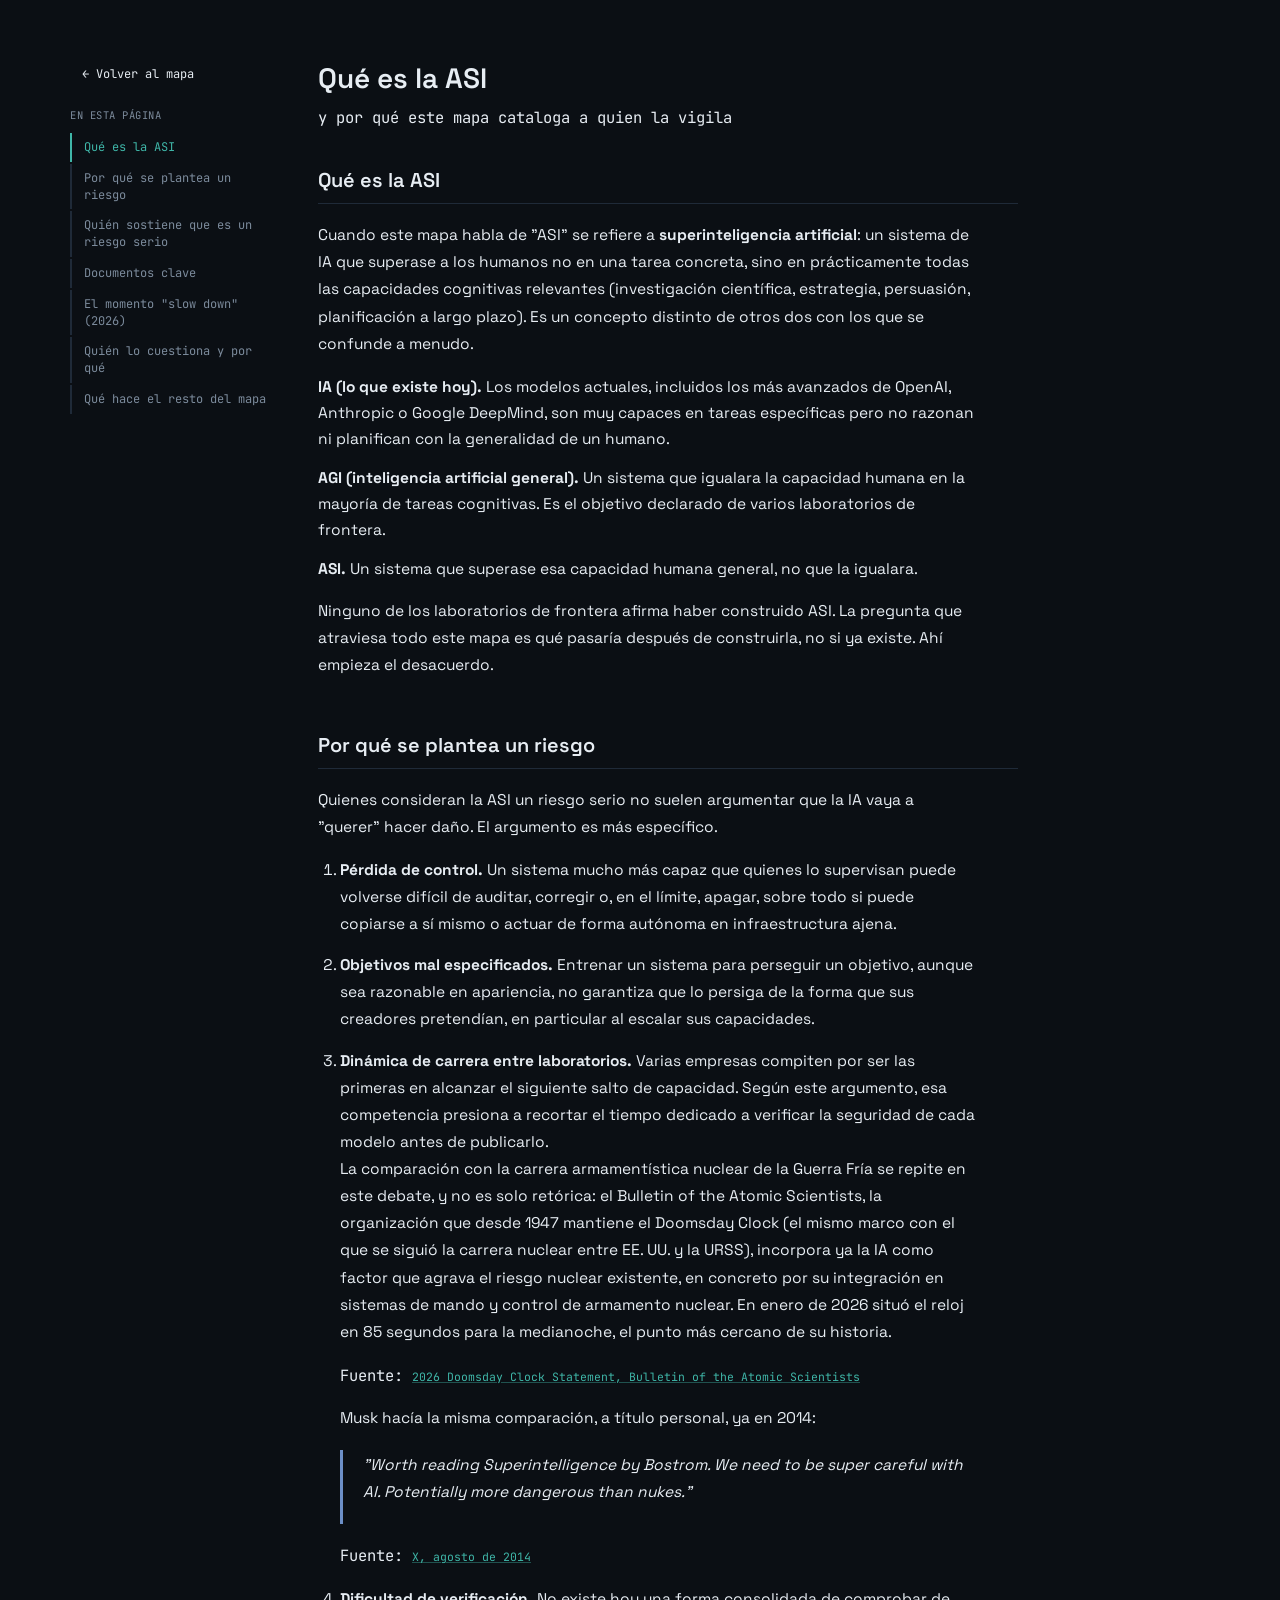
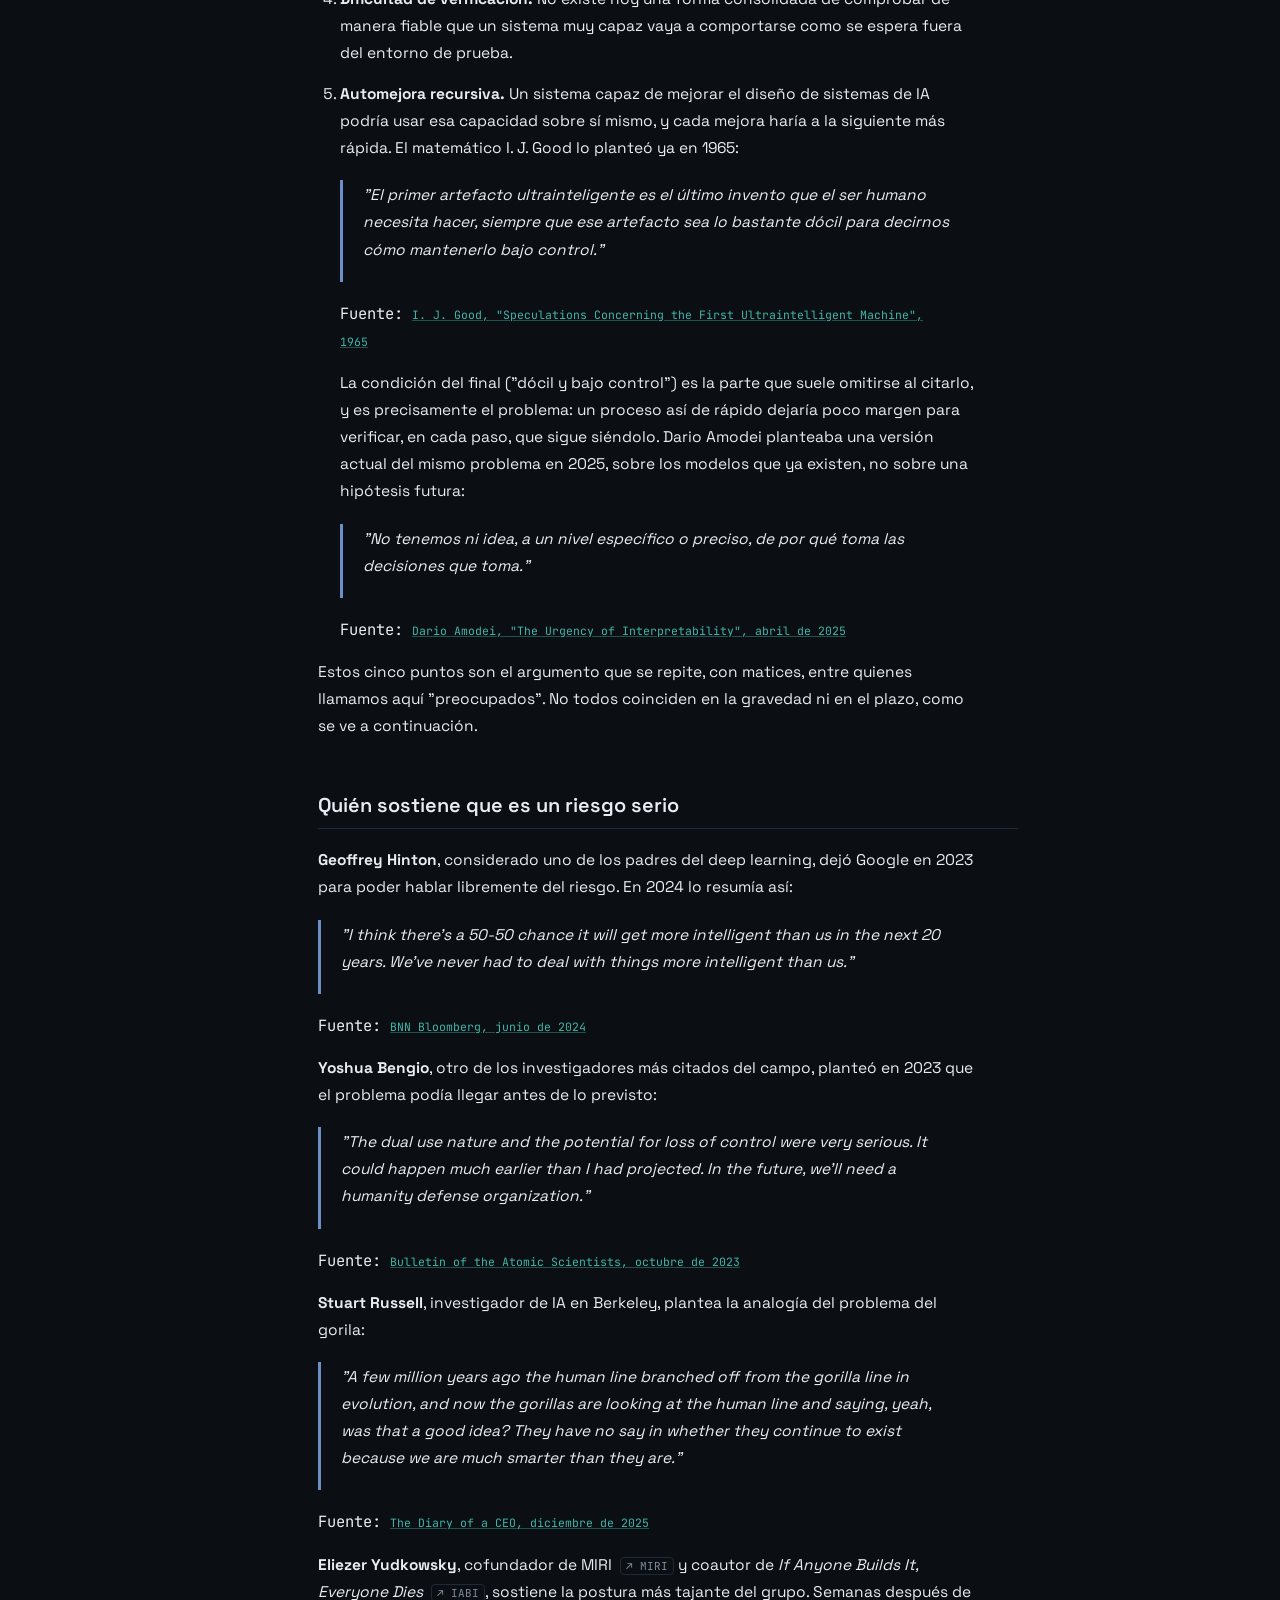
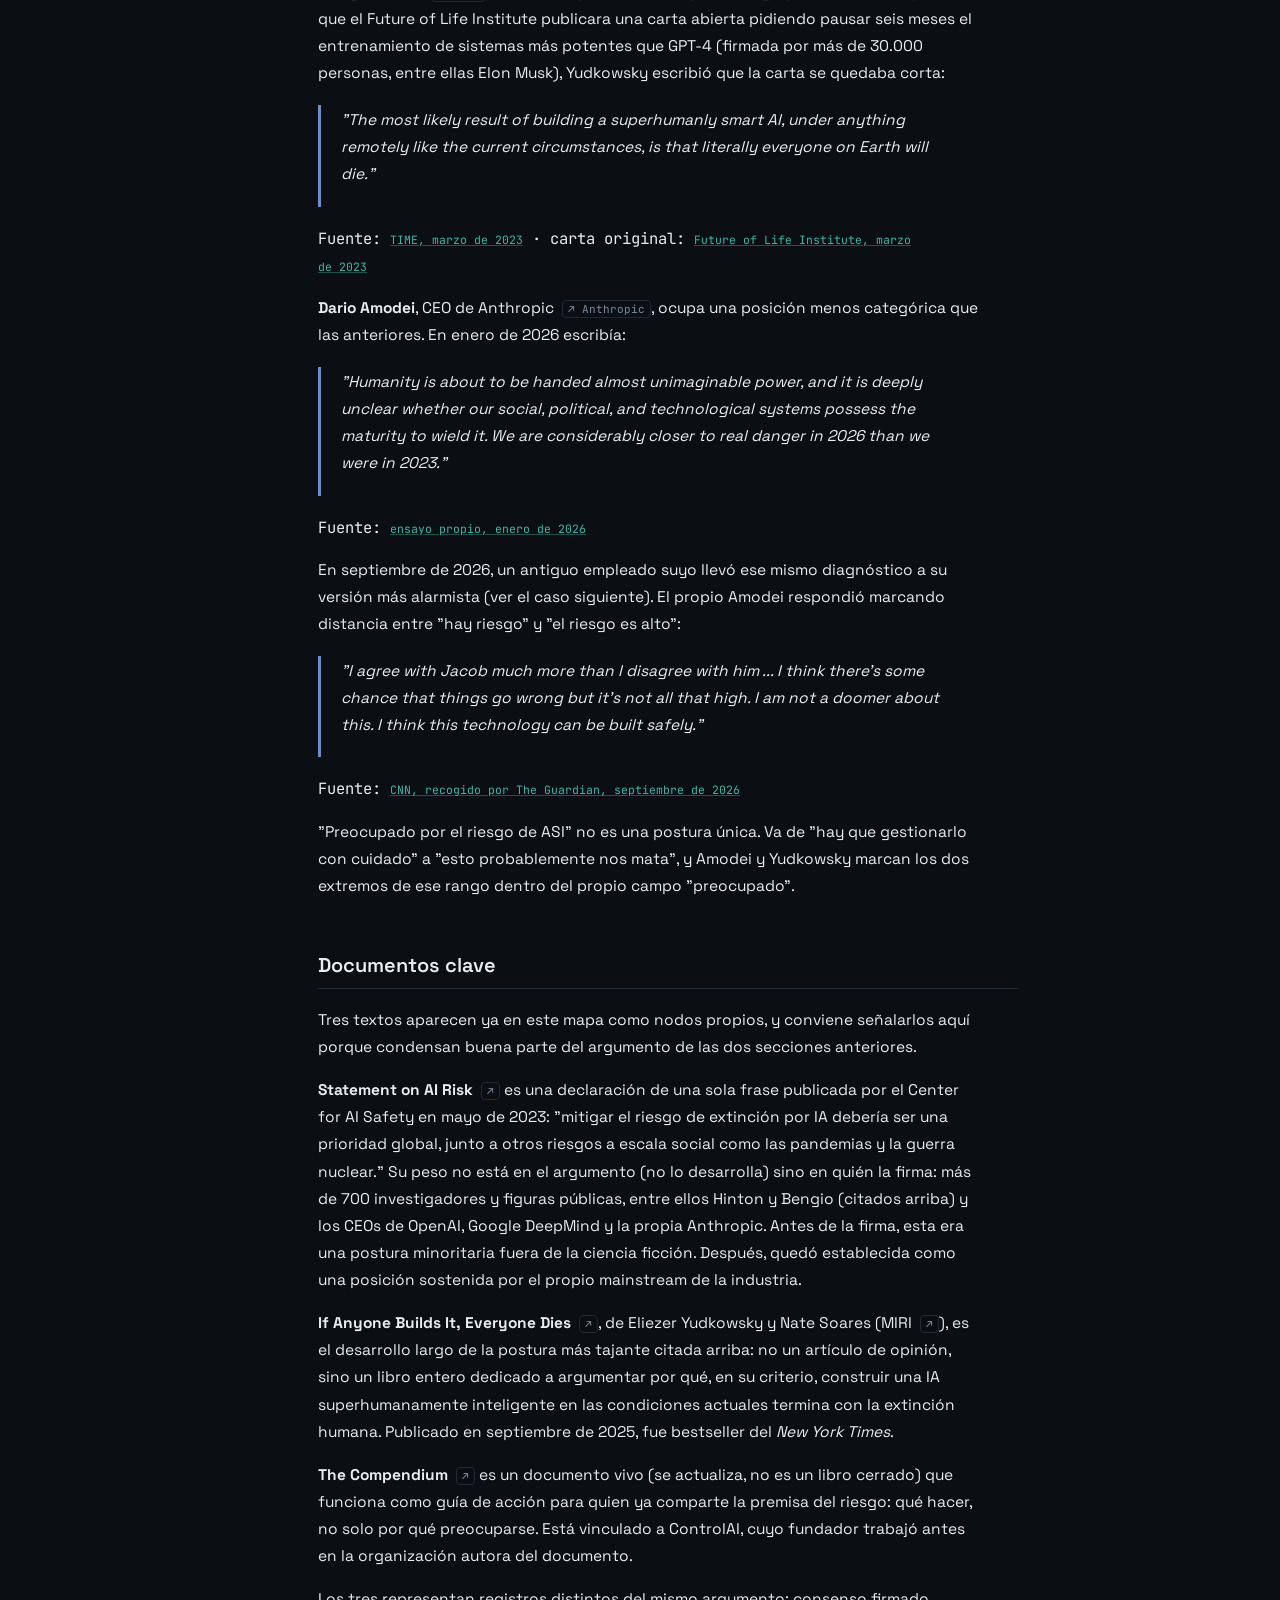
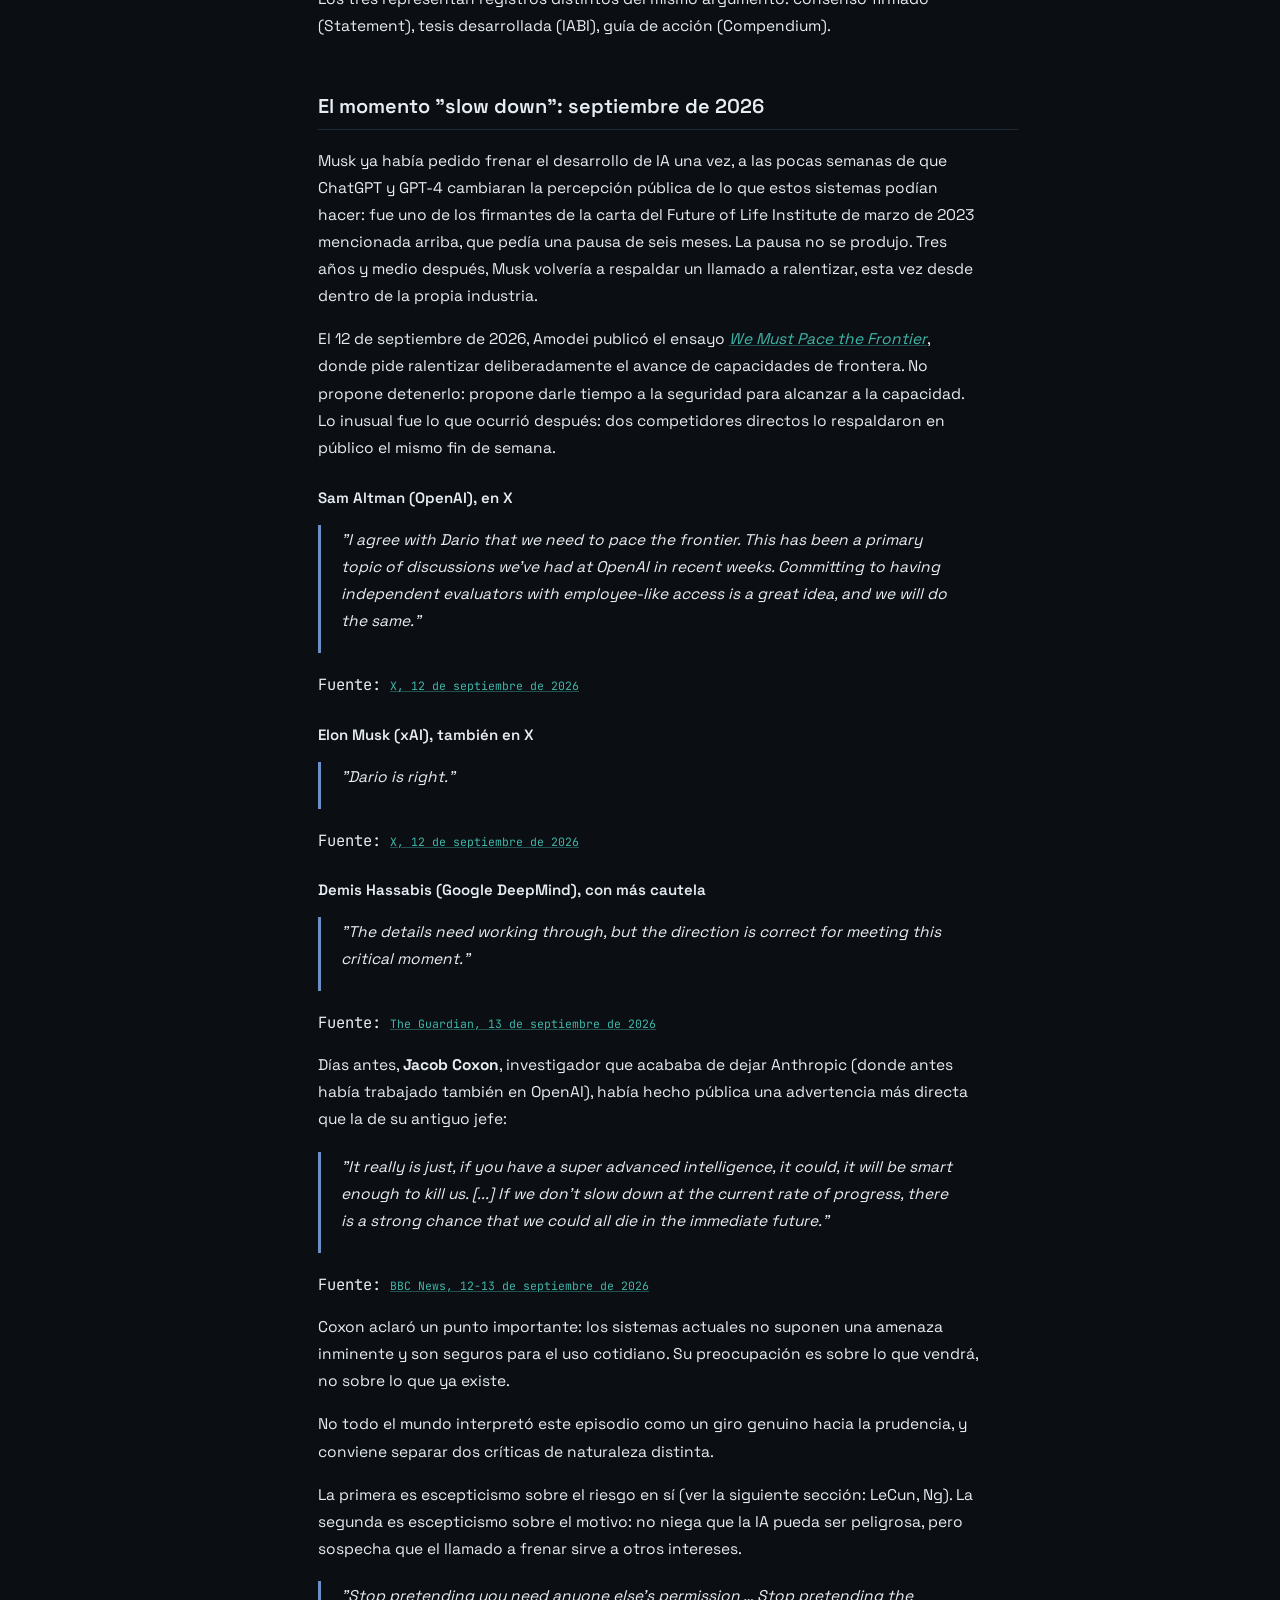
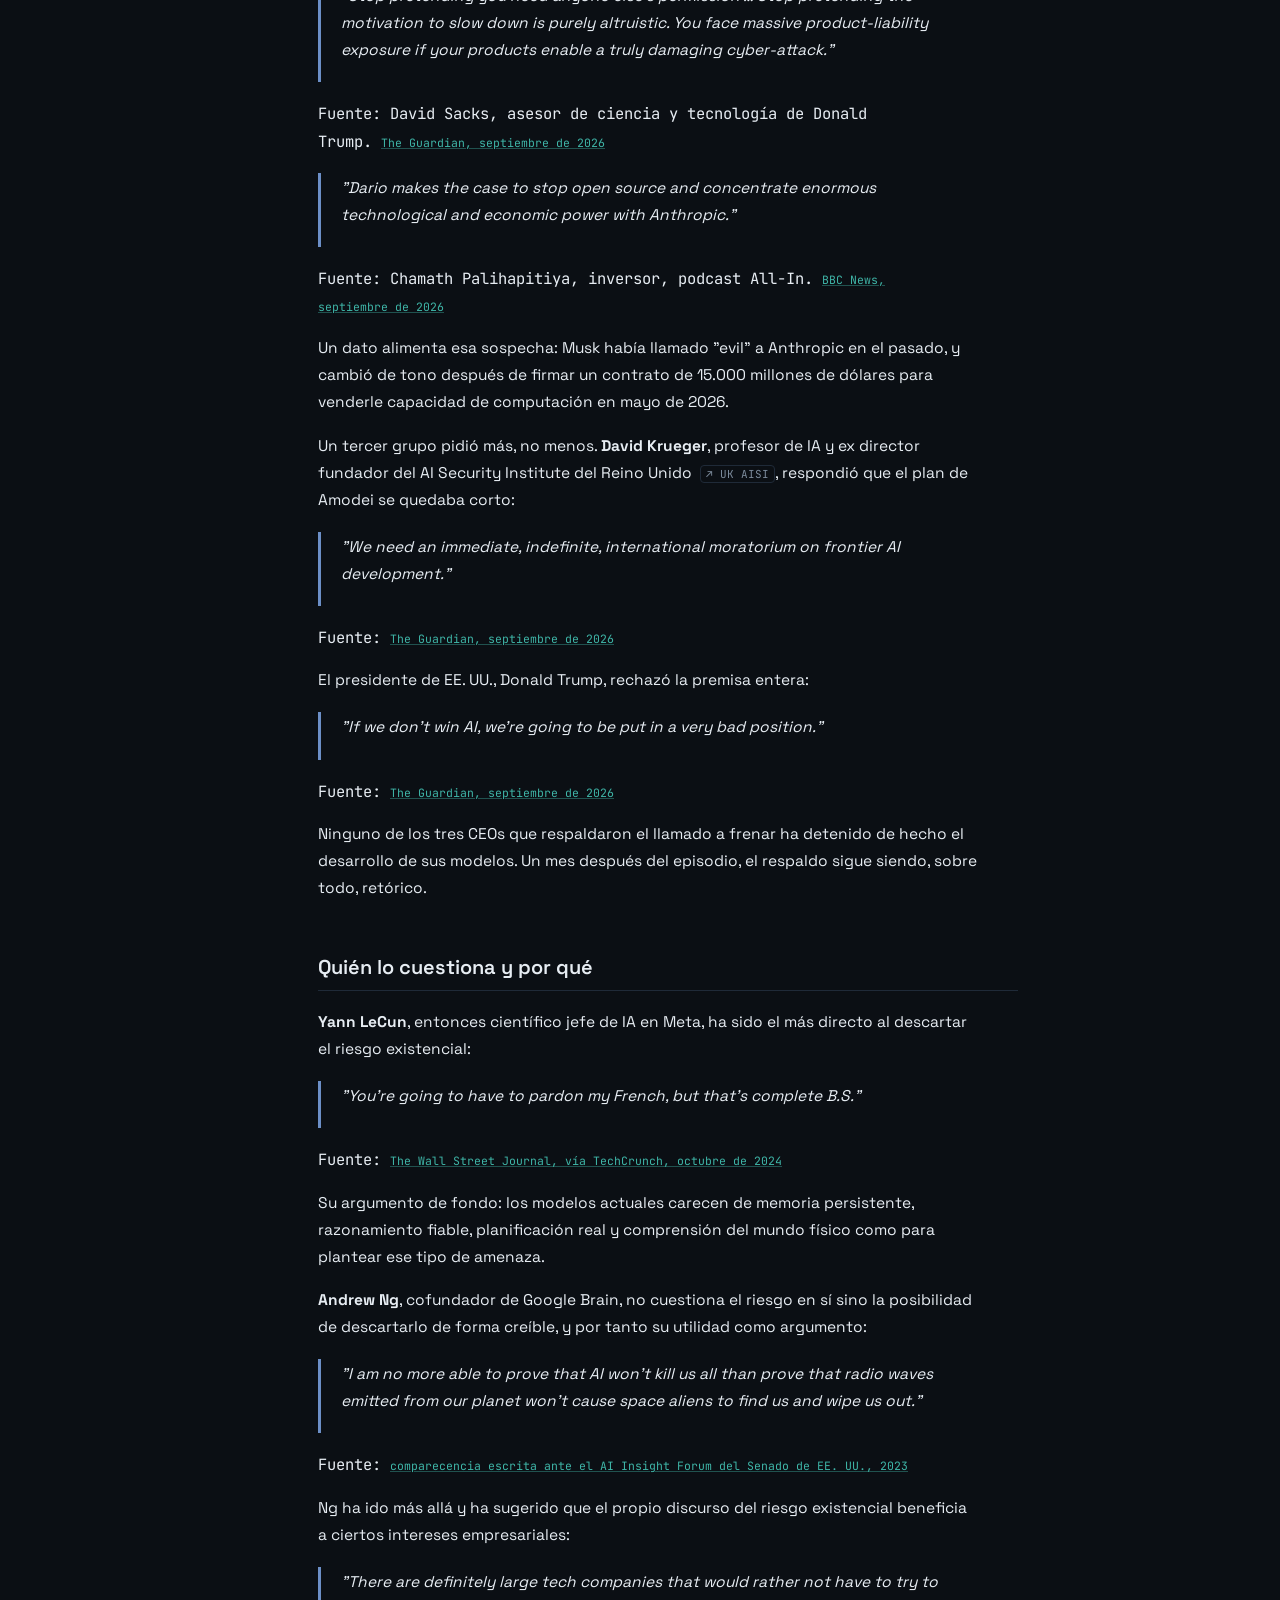
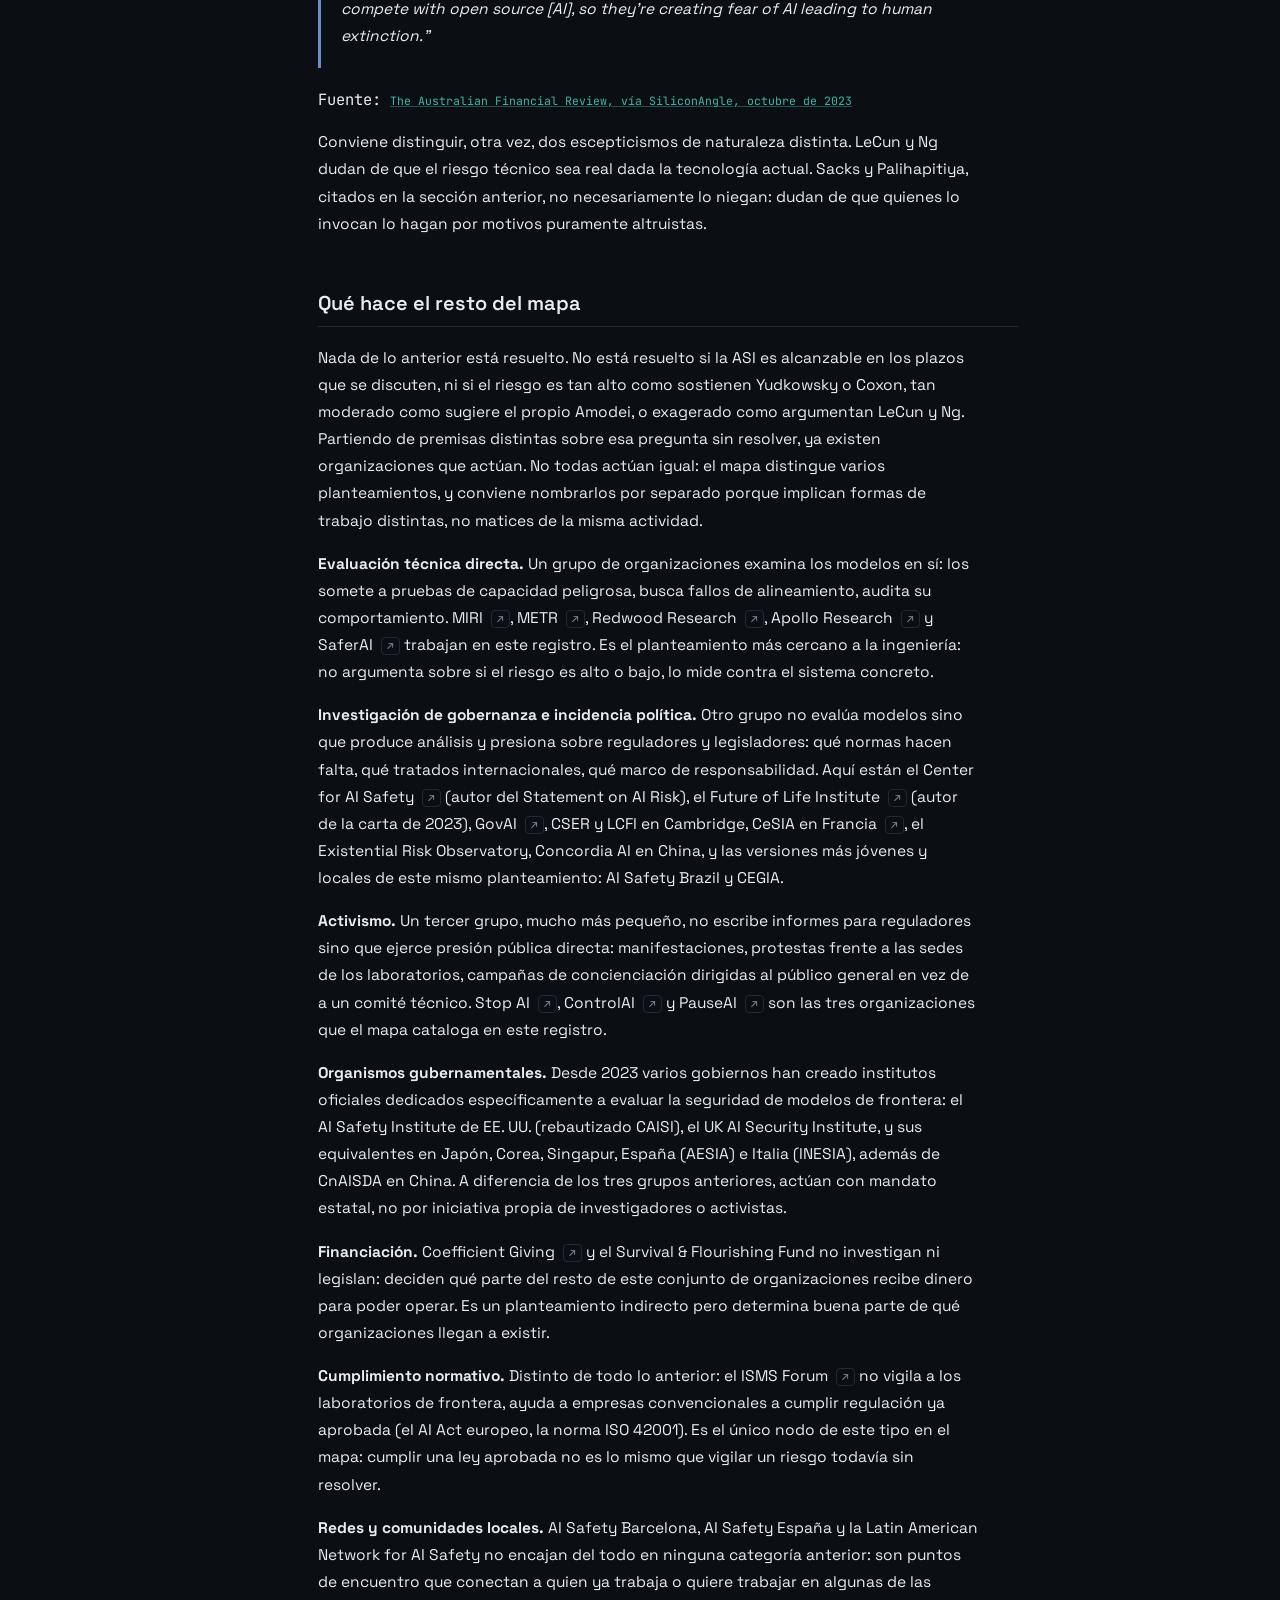
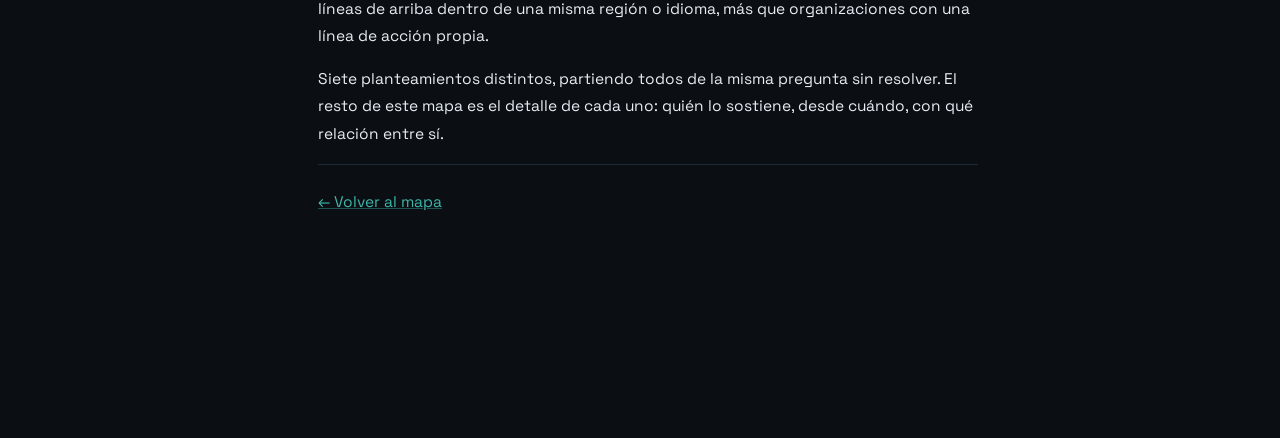
==== asi.html @ fa8da9c8 "Añade página divulgativa "Qué es la ASI" enlazada desde el mapa Explica qué es la ASI, por qué se pl" ====
<!DOCTYPE html>
<html lang="es">
<head>
<meta charset="UTF-8">
<meta name="viewport" content="width=device-width, initial-scale=1">
<title>Qué es la ASI — Quién vigila a la superinteligencia</title>
<link rel="preconnect" href="https://fonts.googleapis.com">
<link href="https://fonts.googleapis.com/css2?family=Space+Grotesk:wght@400;500;600;700&family=JetBrains+Mono:wght@400;500&display=swap" rel="stylesheet">
<link rel="stylesheet" href="assets/style.css">
<link rel="stylesheet" href="assets/asi.css">
</head>
<body>
<div class="asi-body">

  <nav class="asi-toc" id="asi-toc">
    <a class="back" href="index.html">← Volver al mapa</a>
    <p class="asi-toc-title">En esta página</p>
    <ol>
      <li><a href="#que-es">Qué es la ASI</a></li>
      <li><a href="#por-que">Por qué se plantea un riesgo</a></li>
      <li><a href="#quien-sostiene">Quién sostiene que es un riesgo serio</a></li>
      <li><a href="#documentos">Documentos clave</a></li>
      <li><a href="#slow-down">El momento "slow down" (2026)</a></li>
      <li><a href="#quien-cuestiona">Quién lo cuestiona y por qué</a></li>
      <li><a href="#que-hace-el-mapa">Qué hace el resto del mapa</a></li>
    </ol>
  </nav>

  <a class="back-mobile" href="index.html">← Volver al mapa</a>
  <details class="asi-toc-mobile">
    <summary>Índice de la página</summary>
    <ol>
      <li><a href="#que-es">Qué es la ASI</a></li>
      <li><a href="#por-que">Por qué se plantea un riesgo</a></li>
      <li><a href="#quien-sostiene">Quién sostiene que es un riesgo serio</a></li>
      <li><a href="#documentos">Documentos clave</a></li>
      <li><a href="#slow-down">El momento "slow down" (2026)</a></li>
      <li><a href="#quien-cuestiona">Quién lo cuestiona y por qué</a></li>
      <li><a href="#que-hace-el-mapa">Qué hace el resto del mapa</a></li>
    </ol>
  </details>

  <main class="asi-content">
    <h1>Qué es la ASI</h1>
    <p class="sub">y por qué este mapa cataloga a quien la vigila</p>

    <section id="que-es">
      <h2>Qué es la ASI</h2>

      <p>Cuando este mapa habla de "ASI" se refiere a <strong>superinteligencia
      artificial</strong>: un sistema de IA que superase a los humanos no en
      una tarea concreta, sino en prácticamente todas las capacidades
      cognitivas relevantes (investigación científica, estrategia,
      persuasión, planificación a largo plazo). Es un concepto distinto de
      otros dos con los que se confunde a menudo.</p>

      <ul class="tipos">
        <li><strong>IA (lo que existe hoy).</strong> Los modelos actuales,
        incluidos los más avanzados de OpenAI, Anthropic o Google DeepMind,
        son muy capaces en tareas específicas pero no razonan ni planifican
        con la generalidad de un humano.</li>
        <li><strong>AGI (inteligencia artificial general).</strong> Un
        sistema que igualara la capacidad humana en la mayoría de tareas
        cognitivas. Es el objetivo declarado de varios laboratorios de
        frontera.</li>
        <li><strong>ASI.</strong> Un sistema que superase esa capacidad
        humana general, no que la igualara.</li>
      </ul>

      <p>Ninguno de los laboratorios de frontera afirma haber construido
      ASI. La pregunta que atraviesa todo este mapa es qué pasaría después de
      construirla, no si ya existe. Ahí empieza el desacuerdo.</p>
    </section>

    <section id="por-que">
      <h2>Por qué se plantea un riesgo</h2>

      <p>Quienes consideran la ASI un riesgo serio no suelen argumentar que
      la IA vaya a "querer" hacer daño. El argumento es más específico.</p>

      <ol class="argumento">
        <li><strong>Pérdida de control.</strong> Un sistema mucho más capaz
        que quienes lo supervisan puede volverse difícil de auditar,
        corregir o, en el límite, apagar, sobre todo si puede copiarse a sí
        mismo o actuar de forma autónoma en infraestructura ajena.</li>

        <li><strong>Objetivos mal especificados.</strong> Entrenar un
        sistema para perseguir un objetivo, aunque sea razonable en
        apariencia, no garantiza que lo persiga de la forma que sus creadores
        pretendían, en particular al escalar sus capacidades.</li>

        <li><strong>Dinámica de carrera entre laboratorios.</strong> Varias
        empresas compiten por ser las primeras en alcanzar el siguiente
        salto de capacidad. Según este argumento, esa competencia presiona a
        recortar el tiempo dedicado a verificar la seguridad de cada modelo
        antes de publicarlo.
        <p>La comparación con la carrera armamentística nuclear de la
        Guerra Fría se repite en este debate, y no es solo retórica: el
        Bulletin of the Atomic Scientists, la organización que desde 1947
        mantiene el Doomsday Clock (el mismo marco con el que se siguió la
        carrera nuclear entre EE. UU. y la URSS), incorpora ya la IA como
        factor que agrava el riesgo nuclear existente, en concreto por su
        integración en sistemas de mando y control de armamento nuclear. En
        enero de 2026 situó el reloj en 85 segundos para la medianoche, el
        punto más cercano de su historia.</p>
        <p class="quote-source">Fuente: <a href="https://thebulletin.org/doomsday-clock/2026-statement/disruptive-technologies/" target="_blank" rel="noopener">2026 Doomsday Clock Statement, Bulletin of the Atomic Scientists</a></p>
        <p>Musk hacía la misma comparación, a título personal, ya en 2014:</p>
        <blockquote><p>"Worth reading Superintelligence by Bostrom. We need to be super careful with AI. Potentially more dangerous than nukes."</p></blockquote>
        <p class="quote-source">Fuente: <a href="https://x.com/elonmusk/status/495759307346952192" target="_blank" rel="noopener">X, agosto de 2014</a></p>
        </li>

        <li><strong>Dificultad de verificación.</strong> No existe hoy una
        forma consolidada de comprobar de manera fiable que un sistema muy
        capaz vaya a comportarse como se espera fuera del entorno de
        prueba.</li>

        <li><strong>Automejora recursiva.</strong> Un sistema capaz de
        mejorar el diseño de sistemas de IA podría usar esa capacidad sobre
        sí mismo, y cada mejora haría a la siguiente más rápida. El
        matemático I. J. Good lo planteó ya en 1965:
        <blockquote><p>"El primer artefacto ultrainteligente es el último
        invento que el ser humano necesita hacer, siempre que ese artefacto
        sea lo bastante dócil para decirnos cómo mantenerlo bajo
        control."</p></blockquote>
        <p class="quote-source">Fuente: <a href="https://blog.biocomm.ai/1966/06/24/good-i-j-1966-speculations-concerning-the-first-ultraintelligent-machine-advances-in-computers/" target="_blank" rel="noopener">I. J. Good, "Speculations Concerning the First Ultraintelligent Machine", 1965</a></p>
        <p>La condición del final ("dócil y bajo control") es la parte que
        suele omitirse al citarlo, y es precisamente el problema: un proceso
        así de rápido dejaría poco margen para verificar, en cada paso, que
        sigue siéndolo. Dario Amodei planteaba una versión actual del mismo
        problema en 2025, sobre los modelos que ya existen, no sobre una
        hipótesis futura:</p>
        <blockquote><p>"No tenemos ni idea, a un nivel específico o preciso,
        de por qué toma las decisiones que toma."</p></blockquote>
        <p class="quote-source">Fuente: <a href="https://darioamodei.com/post/the-urgency-of-interpretability" target="_blank" rel="noopener">Dario Amodei, "The Urgency of Interpretability", abril de 2025</a></p>
        </li>
      </ol>

      <p>Estos cinco puntos son el argumento que se repite, con matices,
      entre quienes llamamos aquí "preocupados". No todos coinciden en la
      gravedad ni en el plazo, como se ve a continuación.</p>
    </section>

    <section id="quien-sostiene">
      <h2>Quién sostiene que es un riesgo serio</h2>

      <p><strong>Geoffrey Hinton</strong>, considerado uno de los padres del
      deep learning, dejó Google en 2023 para poder hablar libremente del
      riesgo. En 2024 lo resumía así:</p>
      <blockquote><p>"I think there's a 50-50 chance it will get more
      intelligent than us in the next 20 years. We've never had to deal with
      things more intelligent than us."</p></blockquote>
      <p class="quote-source">Fuente: <a href="https://www.bnnbloomberg.ca/business/economics/2024/06/14/50-50-chance-that-ai-outsmarts-humanity-geoffrey-hinton-says/" target="_blank" rel="noopener">BNN Bloomberg, junio de 2024</a></p>

      <p><strong>Yoshua Bengio</strong>, otro de los investigadores más
      citados del campo, planteó en 2023 que el problema podía llegar antes
      de lo previsto:</p>
      <blockquote><p>"The dual use nature and the potential for loss of
      control were very serious. It could happen much earlier than I had
      projected. In the future, we'll need a humanity defense
      organization."</p></blockquote>
      <p class="quote-source">Fuente: <a href="https://thebulletin.org/2023/10/ai-godfather-yoshua-bengio-we-need-a-humanity-defense-organization/" target="_blank" rel="noopener">Bulletin of the Atomic Scientists, octubre de 2023</a></p>

      <p><strong>Stuart Russell</strong>, investigador de IA en Berkeley,
      plantea la analogía del problema del gorila:</p>
      <blockquote><p>"A few million years ago the human line branched off
      from the gorilla line in evolution, and now the gorillas are looking
      at the human line and saying, yeah, was that a good idea? They have no
      say in whether they continue to exist because we are much smarter than
      they are."</p></blockquote>
      <p class="quote-source">Fuente: <a href="https://singjupost.com/stuart-russell-on-the-diary-of-a-ceo-podcast-transcript/" target="_blank" rel="noopener">The Diary of a CEO, diciembre de 2025</a></p>

      <p><strong>Eliezer Yudkowsky</strong>, cofundador de MIRI
      <a class="node-ref" href="index.html" title="Ver MIRI en el mapa">↗ MIRI</a>
      y coautor de <em>If Anyone Builds It, Everyone Dies</em>
      <a class="node-ref" href="index.html" title="Ver el documento en el mapa">↗ IABI</a>,
      sostiene la postura más tajante del grupo. Semanas después de que el
      Future of Life Institute publicara una carta abierta pidiendo pausar
      seis meses el entrenamiento de sistemas más potentes que GPT-4
      (firmada por más de 30.000 personas, entre ellas Elon Musk), Yudkowsky
      escribió que la carta se quedaba corta:</p>
      <blockquote><p>"The most likely result of building a superhumanly
      smart AI, under anything remotely like the current circumstances, is
      that literally everyone on Earth will die."</p></blockquote>
      <p class="quote-source">Fuente: <a href="https://time.com/6266923/ai-eliezer-yudkowsky-open-letter-not-enough/" target="_blank" rel="noopener">TIME, marzo de 2023</a> · carta original: <a href="https://futureoflife.org/open-letter/pause-giant-ai-experiments/" target="_blank" rel="noopener">Future of Life Institute, marzo de 2023</a></p>

      <p><strong>Dario Amodei</strong>, CEO de Anthropic
      <a class="node-ref" href="index.html" title="Ver Anthropic en el mapa">↗ Anthropic</a>,
      ocupa una posición menos categórica que las anteriores. En enero de
      2026 escribía:</p>
      <blockquote><p>"Humanity is about to be handed almost unimaginable
      power, and it is deeply unclear whether our social, political, and
      technological systems possess the maturity to wield it. We are
      considerably closer to real danger in 2026 than we were in
      2023."</p></blockquote>
      <p class="quote-source">Fuente: <a href="https://darioamodei.com/essay/the-adolescence-of-technology" target="_blank" rel="noopener">ensayo propio, enero de 2026</a></p>

      <p>En septiembre de 2026, un antiguo empleado suyo llevó ese mismo
      diagnóstico a su versión más alarmista (ver el caso siguiente). El
      propio Amodei respondió marcando distancia entre "hay riesgo" y "el
      riesgo es alto":</p>
      <blockquote><p>"I agree with Jacob much more than I disagree with him
      ... I think there's some chance that things go wrong but it's not all
      that high. I am not a doomer about this. I think this technology can
      be built safely."</p></blockquote>
      <p class="quote-source">Fuente: <a href="https://www.theguardian.com/technology/2026/sep/13/openai-sam-altman-elon-musk-back-anthropic-calls-brakes-ai-development" target="_blank" rel="noopener">CNN, recogido por The Guardian, septiembre de 2026</a></p>

      <p>"Preocupado por el riesgo de ASI" no es una postura única. Va de
      "hay que gestionarlo con cuidado" a "esto probablemente nos mata", y
      Amodei y Yudkowsky marcan los dos extremos de ese rango dentro del
      propio campo "preocupado".</p>
    </section>

    <section id="documentos">
      <h2>Documentos clave</h2>

      <p>Tres textos aparecen ya en este mapa como nodos propios, y conviene
      señalarlos aquí porque condensan buena parte del argumento de las dos
      secciones anteriores.</p>

      <p><strong>Statement on AI Risk</strong>
      <a class="node-ref" href="index.html" title="Ver el documento en el mapa">↗</a>
      es una declaración de una sola frase publicada por el Center for AI
      Safety en mayo de 2023: "mitigar el riesgo de extinción por IA debería
      ser una prioridad global, junto a otros riesgos a escala social como
      las pandemias y la guerra nuclear." Su peso no está en el argumento (no
      lo desarrolla) sino en quién la firma: más de 700 investigadores y
      figuras públicas, entre ellos Hinton y Bengio (citados arriba) y los
      CEOs de OpenAI, Google DeepMind y la propia Anthropic. Antes de la
      firma, esta era una postura minoritaria fuera de la ciencia ficción.
      Después, quedó establecida como una posición sostenida por el propio
      mainstream de la industria.</p>

      <p><strong>If Anyone Builds It, Everyone Dies</strong>
      <a class="node-ref" href="index.html" title="Ver el documento en el mapa">↗</a>,
      de Eliezer Yudkowsky y Nate Soares (MIRI
      <a class="node-ref" href="index.html" title="Ver MIRI en el mapa">↗</a>),
      es el desarrollo largo de la postura más tajante citada arriba: no un
      artículo de opinión, sino un libro entero dedicado a argumentar por
      qué, en su criterio, construir una IA superhumanamente inteligente en
      las condiciones actuales termina con la extinción humana. Publicado en
      septiembre de 2025, fue bestseller del <em>New York Times</em>.</p>

      <p><strong>The Compendium</strong>
      <a class="node-ref" href="index.html" title="Ver el documento en el mapa">↗</a>
      es un documento vivo (se actualiza, no es un libro cerrado) que
      funciona como guía de acción para quien ya comparte la premisa del
      riesgo: qué hacer, no solo por qué preocuparse. Está vinculado a
      ControlAI, cuyo fundador trabajó antes en la organización autora del
      documento.</p>

      <p>Los tres representan registros distintos del mismo argumento:
      consenso firmado (Statement), tesis desarrollada (IABI), guía de
      acción (Compendium).</p>
    </section>

    <section id="slow-down">
      <h2>El momento "slow down": septiembre de 2026</h2>

      <p>Musk ya había pedido frenar el desarrollo de IA una vez, a las
      pocas semanas de que ChatGPT y GPT-4 cambiaran la percepción pública
      de lo que estos sistemas podían hacer: fue uno de los firmantes de la
      carta del Future of Life Institute de marzo de 2023 mencionada arriba,
      que pedía una pausa de seis meses. La pausa no se produjo. Tres años y
      medio después, Musk volvería a respaldar un llamado a ralentizar, esta
      vez desde dentro de la propia industria.</p>

      <p>El 12 de septiembre de 2026, Amodei publicó el ensayo
      <a href="https://darioamodei.com/post/we-must-pace-the-frontier" target="_blank" rel="noopener"><em>We Must Pace the Frontier</em></a>,
      donde pide ralentizar deliberadamente el avance de capacidades de
      frontera. No propone detenerlo: propone darle tiempo a la seguridad
      para alcanzar a la capacidad. Lo inusual fue lo que ocurrió después:
      dos competidores directos lo respaldaron en público el mismo fin de
      semana.</p>

      <h3>Sam Altman (OpenAI), en X</h3>
      <blockquote><p>"I agree with Dario that we need to pace the frontier.
      This has been a primary topic of discussions we've had at OpenAI in
      recent weeks. Committing to having independent evaluators with
      employee-like access is a great idea, and we will do the same."</p></blockquote>
      <p class="quote-source">Fuente: <a href="https://x.com/sama/status/2098811563415150910" target="_blank" rel="noopener">X, 12 de septiembre de 2026</a></p>

      <h3>Elon Musk (xAI), también en X</h3>
      <blockquote><p>"Dario is right."</p></blockquote>
      <p class="quote-source">Fuente: <a href="https://x.com/elonmusk/status/2098789109980332057" target="_blank" rel="noopener">X, 12 de septiembre de 2026</a></p>

      <h3>Demis Hassabis (Google DeepMind), con más cautela</h3>
      <blockquote><p>"The details need working through, but the direction is
      correct for meeting this critical moment."</p></blockquote>
      <p class="quote-source">Fuente: <a href="https://www.theguardian.com/technology/2026/sep/13/openai-sam-altman-elon-musk-back-anthropic-calls-brakes-ai-development" target="_blank" rel="noopener">The Guardian, 13 de septiembre de 2026</a></p>

      <p>Días antes, <strong>Jacob Coxon</strong>, investigador que acababa
      de dejar Anthropic (donde antes había trabajado también en OpenAI),
      había hecho pública una advertencia más directa que la de su antiguo
      jefe:</p>
      <blockquote><p>"It really is just, if you have a super advanced
      intelligence, it could, it will be smart enough to kill us. [...] If we
      don't slow down at the current rate of progress, there is a strong
      chance that we could all die in the immediate future."</p></blockquote>
      <p class="quote-source">Fuente: <a href="https://www.bbc.com/news/articles/c14dpgm0rg4o" target="_blank" rel="noopener">BBC News, 12-13 de septiembre de 2026</a></p>

      <p>Coxon aclaró un punto importante: los sistemas actuales no suponen
      una amenaza inminente y son seguros para el uso cotidiano. Su
      preocupación es sobre lo que vendrá, no sobre lo que ya existe.</p>

      <p>No todo el mundo interpretó este episodio como un giro genuino
      hacia la prudencia, y conviene separar dos críticas de naturaleza
      distinta.</p>

      <p>La primera es escepticismo sobre el riesgo en sí (ver la siguiente
      sección: LeCun, Ng). La segunda es escepticismo sobre el motivo: no
      niega que la IA pueda ser peligrosa, pero sospecha que el llamado a
      frenar sirve a otros intereses.</p>

      <blockquote><p>"Stop pretending you need anyone else's permission …
      Stop pretending the motivation to slow down is purely altruistic. You
      face massive product-liability exposure if your products enable a
      truly damaging cyber-attack."</p></blockquote>
      <p class="quote-source">Fuente: David Sacks, asesor de ciencia y tecnología de Donald Trump. <a href="https://www.theguardian.com/technology/2026/sep/13/openai-sam-altman-elon-musk-back-anthropic-calls-brakes-ai-development" target="_blank" rel="noopener">The Guardian, septiembre de 2026</a></p>

      <blockquote><p>"Dario makes the case to stop open source and
      concentrate enormous technological and economic power with
      Anthropic."</p></blockquote>
      <p class="quote-source">Fuente: Chamath Palihapitiya, inversor, podcast All-In. <a href="https://www.bbc.com/news/articles/c14dpgm0rg4o" target="_blank" rel="noopener">BBC News, septiembre de 2026</a></p>

      <p>Un dato alimenta esa sospecha: Musk había llamado "evil" a
      Anthropic en el pasado, y cambió de tono después de firmar un contrato
      de 15.000 millones de dólares para venderle capacidad de computación
      en mayo de 2026.</p>

      <p>Un tercer grupo pidió más, no menos. <strong>David Krueger</strong>,
      profesor de IA y ex director fundador del AI Security Institute del
      Reino Unido
      <a class="node-ref" href="index.html" title="Ver UK AISI en el mapa">↗ UK AISI</a>,
      respondió que el plan de Amodei se quedaba corto:</p>
      <blockquote><p>"We need an immediate, indefinite, international
      moratorium on frontier AI development."</p></blockquote>
      <p class="quote-source">Fuente: <a href="https://www.theguardian.com/technology/2026/sep/13/openai-sam-altman-elon-musk-back-anthropic-calls-brakes-ai-development" target="_blank" rel="noopener">The Guardian, septiembre de 2026</a></p>

      <p>El presidente de EE. UU., Donald Trump, rechazó la premisa
      entera:</p>
      <blockquote><p>"If we don't win AI, we're going to be put in a very
      bad position."</p></blockquote>
      <p class="quote-source">Fuente: <a href="https://www.theguardian.com/technology/2026/sep/13/openai-sam-altman-elon-musk-back-anthropic-calls-brakes-ai-development" target="_blank" rel="noopener">The Guardian, septiembre de 2026</a></p>

      <p>Ninguno de los tres CEOs que respaldaron el llamado a frenar ha
      detenido de hecho el desarrollo de sus modelos. Un mes después del
      episodio, el respaldo sigue siendo, sobre todo, retórico.</p>
    </section>

    <section id="quien-cuestiona">
      <h2>Quién lo cuestiona y por qué</h2>

      <p><strong>Yann LeCun</strong>, entonces científico jefe de IA en
      Meta, ha sido el más directo al descartar el riesgo existencial:</p>
      <blockquote><p>"You're going to have to pardon my French, but that's
      complete B.S."</p></blockquote>
      <p class="quote-source">Fuente: <a href="https://techcrunch.com/2024/10/12/metas-yann-lecun-says-worries-about-a-i-s-existential-threat-are-complete-b-s/" target="_blank" rel="noopener">The Wall Street Journal, vía TechCrunch, octubre de 2024</a></p>

      <p>Su argumento de fondo: los modelos actuales carecen de memoria
      persistente, razonamiento fiable, planificación real y comprensión del
      mundo físico como para plantear ese tipo de amenaza.</p>

      <p><strong>Andrew Ng</strong>, cofundador de Google Brain, no
      cuestiona el riesgo en sí sino la posibilidad de descartarlo de forma
      creíble, y por tanto su utilidad como argumento:</p>
      <blockquote><p>"I am no more able to prove that AI won't kill us all
      than prove that radio waves emitted from our planet won't cause space
      aliens to find us and wipe us out."</p></blockquote>
      <p class="quote-source">Fuente: <a href="https://aifund.ai/insights/insights-written-statement-of-andrew-ng-before-the-u-s-senate-ai-insight-forum/" target="_blank" rel="noopener">comparecencia escrita ante el AI Insight Forum del Senado de EE. UU., 2023</a></p>

      <p>Ng ha ido más allá y ha sugerido que el propio discurso del riesgo
      existencial beneficia a ciertos intereses empresariales:</p>
      <blockquote><p>"There are definitely large tech companies that would
      rather not have to try to compete with open source [AI], so they're
      creating fear of AI leading to human extinction."</p></blockquote>
      <p class="quote-source">Fuente: <a href="https://siliconangle.com/2023/10/31/google-brain-founder-andrew-ng-says-threat-ai-causing-human-extinction-overblown/" target="_blank" rel="noopener">The Australian Financial Review, vía SiliconAngle, octubre de 2023</a></p>

      <p>Conviene distinguir, otra vez, dos escepticismos de naturaleza
      distinta. LeCun y Ng dudan de que el riesgo técnico sea real dada la
      tecnología actual. Sacks y Palihapitiya, citados en la sección
      anterior, no necesariamente lo niegan: dudan de que quienes lo invocan
      lo hagan por motivos puramente altruistas.</p>
    </section>

    <section id="que-hace-el-mapa">
      <h2>Qué hace el resto del mapa</h2>

      <p>Nada de lo anterior está resuelto. No está resuelto si la ASI es
      alcanzable en los plazos que se discuten, ni si el riesgo es tan alto
      como sostienen Yudkowsky o Coxon, tan moderado como sugiere el propio
      Amodei, o exagerado como argumentan LeCun y Ng. Partiendo de premisas
      distintas sobre esa pregunta sin resolver, ya existen organizaciones
      que actúan. No todas actúan igual: el mapa distingue varios
      planteamientos, y conviene nombrarlos por separado porque implican
      formas de trabajo distintas, no matices de la misma actividad.</p>

      <p><strong>Evaluación técnica directa.</strong> Un grupo de
      organizaciones examina los modelos en sí: los somete a pruebas de
      capacidad peligrosa, busca fallos de alineamiento, audita su
      comportamiento. MIRI
      <a class="node-ref" href="index.html">↗</a>, METR
      <a class="node-ref" href="index.html">↗</a>, Redwood Research
      <a class="node-ref" href="index.html">↗</a>, Apollo Research
      <a class="node-ref" href="index.html">↗</a> y SaferAI
      <a class="node-ref" href="index.html">↗</a> trabajan en este registro.
      Es el planteamiento más cercano a la ingeniería: no argumenta sobre si
      el riesgo es alto o bajo, lo mide contra el sistema concreto.</p>

      <p><strong>Investigación de gobernanza e incidencia política.</strong>
      Otro grupo no evalúa modelos sino que produce análisis y presiona
      sobre reguladores y legisladores: qué normas hacen falta, qué tratados
      internacionales, qué marco de responsabilidad. Aquí están el Center
      for AI Safety
      <a class="node-ref" href="index.html">↗</a> (autor del Statement on AI
      Risk), el Future of Life Institute
      <a class="node-ref" href="index.html">↗</a> (autor de la carta de
      2023), GovAI
      <a class="node-ref" href="index.html">↗</a>, CSER y LCFI en Cambridge,
      CeSIA en Francia
      <a class="node-ref" href="index.html">↗</a>, el Existential Risk
      Observatory, Concordia AI en China, y las versiones más jóvenes y
      locales de este mismo planteamiento: AI Safety Brazil y CEGIA.</p>

      <p><strong>Activismo.</strong> Un tercer grupo, mucho más pequeño, no
      escribe informes para reguladores sino que ejerce presión pública
      directa: manifestaciones, protestas frente a las sedes de los
      laboratorios, campañas de concienciación dirigidas al público general
      en vez de a un comité técnico. Stop AI
      <a class="node-ref" href="index.html">↗</a>, ControlAI
      <a class="node-ref" href="index.html">↗</a> y PauseAI
      <a class="node-ref" href="index.html">↗</a> son las tres
      organizaciones que el mapa cataloga en este registro.</p>

      <p><strong>Organismos gubernamentales.</strong> Desde 2023 varios
      gobiernos han creado institutos oficiales dedicados específicamente a
      evaluar la seguridad de modelos de frontera: el AI Safety Institute de
      EE. UU. (rebautizado CAISI), el UK AI Security Institute, y sus
      equivalentes en Japón, Corea, Singapur, España (AESIA) e Italia
      (INESIA), además de CnAISDA en China. A diferencia de los tres grupos
      anteriores, actúan con mandato estatal, no por iniciativa propia de
      investigadores o activistas.</p>

      <p><strong>Financiación.</strong> Coefficient Giving
      <a class="node-ref" href="index.html">↗</a> y el Survival &amp;
      Flourishing Fund no investigan ni legislan: deciden qué parte del
      resto de este conjunto de organizaciones recibe dinero para poder
      operar. Es un planteamiento indirecto pero determina buena parte de
      qué organizaciones llegan a existir.</p>

      <p><strong>Cumplimiento normativo.</strong> Distinto de todo lo
      anterior: el ISMS Forum
      <a class="node-ref" href="index.html">↗</a> no vigila a los
      laboratorios de frontera, ayuda a empresas convencionales a cumplir
      regulación ya aprobada (el AI Act europeo, la norma ISO 42001). Es el
      único nodo de este tipo en el mapa: cumplir una ley aprobada no es lo
      mismo que vigilar un riesgo todavía sin resolver.</p>

      <p><strong>Redes y comunidades locales.</strong> AI Safety Barcelona,
      AI Safety España y la Latin American Network for AI Safety no encajan
      del todo en ninguna categoría anterior: son puntos de encuentro que
      conectan a quien ya trabaja o quiere trabajar en algunas de las líneas
      de arriba dentro de una misma región o idioma, más que organizaciones
      con una línea de acción propia.</p>

      <p>Siete planteamientos distintos, partiendo todos de la misma
      pregunta sin resolver. El resto de este mapa es el detalle de cada
      uno: quién lo sostiene, desde cuándo, con qué relación entre sí.</p>

      <p class="asi-back-footer"><a href="index.html">← Volver al mapa</a></p>
    </section>

  </main>
</div>

<script>
// resalta en el índice la sección visible al hacer scroll
(function(){
  var links = document.querySelectorAll('#asi-toc a[href^="#"]');
  var sections = Array.prototype.slice.call(document.querySelectorAll('.asi-content section'));
  if(!links.length || !sections.length) return;
  var byId = {};
  links.forEach(function(a){ byId[a.getAttribute('href').slice(1)] = a.parentElement; });
  var obs = new IntersectionObserver(function(entries){
    entries.forEach(function(e){
      var li = byId[e.target.id];
      if(!li) return;
      if(e.isIntersecting) li.classList.add('active'); else li.classList.remove('active');
    });
  }, {rootMargin:'-10% 0px -70% 0px'});
  sections.forEach(function(s){ obs.observe(s); });
})();
</script>
</body>
</html>
---- assets/style.css ----
:root{
  --bg:#0B0F14; --panel:#121821; --panel-border:#1F2A38; --grid:#1A2430;
  --text:#E7EDF3; --muted:#7C8B9C;
  --research:#3FB6A8; --policy:#6C8FC7; --funding:#D9A441; --activism:#E0645A;
  --gov:#A78BFA; --compliance:#7FA66B; --doc:#C9CFD8; --network:#45C4E0;
  --split:#F05A4E; --frontier:#C0392B;
  --ok:#3FB6A8; --warn:#D9A441;
}
*{box-sizing:border-box;}
body{margin:0;background:var(--bg);color:var(--text);font-family:'Space Grotesk',sans-serif;padding:28px 16px 80px;}
.wrap{max-width:1520px;margin:0 auto;}
h1{font-size:25px;font-weight:600;margin:0 0 6px;}
p.sub{font-family:'JetBrains Mono',monospace;font-size:12.5px;color:var(--muted);margin:0;}
.board{background:radial-gradient(ellipse at 15% 0%,#0E141C 0%,var(--bg) 60%);border:1px solid var(--panel-border);border-radius:12px;margin-top:18px;overflow:hidden;}
.placeholder{color:var(--muted);font-family:'JetBrains Mono',monospace;font-size:12.5px;}

/* ---- grafo de fuerza dirigida ---- */
.fg-toolbar{display:flex;gap:10px;padding:12px;flex-wrap:wrap;align-items:center;border-bottom:1px solid var(--panel-border);}
.fg-search{flex:1;min-width:180px;background:var(--panel);border:1px solid var(--panel-border);color:var(--text);padding:8px 12px;border-radius:8px;font-family:'JetBrains Mono',monospace;font-size:12.5px;outline:none;}
.fg-search:focus{border-color:var(--research);}
.fg-zoomctl{display:flex;gap:6px;}
.fg-btn{height:30px;min-width:30px;padding:0 10px;background:var(--panel);border:1px solid var(--panel-border);color:var(--text);border-radius:6px;cursor:pointer;font-size:15px;font-family:'JetBrains Mono',monospace;}
.fg-btn:hover{background:var(--panel-border);}
.fg-btn-wide{color:var(--muted);font-size:11px;}
.fg-stage{position:relative;}
.fg-svg{display:block;width:100%;height:auto;cursor:grab;background:radial-gradient(ellipse at 15% 0%,#0E141C 0%,var(--bg) 60%);}
.fg-node{cursor:pointer;transition:opacity .15s;}
.fg-node:hover circle,.fg-node:hover polygon,.fg-node:hover rect{filter:brightness(1.25);}
.fg-node-label{font-family:'Space Grotesk',sans-serif;font-size:9px;font-weight:600;fill:var(--text);pointer-events:none;}
.fg-popup{position:absolute;z-index:5;max-width:380px;width:calc(100% - 24px);max-height:480px;overflow:auto;padding:16px 18px;background:var(--panel);border:1px solid #2A3A4C;border-radius:10px;box-shadow:0 12px 30px rgba(0,0,0,.5);}
.fg-popup-close{position:absolute;top:8px;right:8px;width:22px;height:22px;background:none;border:none;color:var(--muted);font-size:15px;cursor:pointer;line-height:1;}
#fg-popup-body{padding-right:20px;}

/* ---- ficha de detalle (nodo o arista) — usada dentro del popup flotante ---- */
.popup-badges{display:flex;flex-wrap:wrap;gap:6px;margin-bottom:10px;}
.badge{display:inline-block;font-family:'JetBrains Mono',monospace;font-size:11px;color:var(--muted);border:1px solid var(--panel-border);border-radius:5px;padding:2px 8px;}
.cbadge{font-size:10px;padding:1px 6px;border-radius:4px;flex:none;border:none;}
.cbadge.verified{background:rgba(63,182,168,.15);color:var(--ok);}
.cbadge.unverified{background:rgba(217,164,65,.15);color:var(--warn);}
h2{margin:0 0 6px;font-size:17px;}
.popup-summary{margin:12px 0 0;padding-top:12px;border-top:1px solid var(--panel-border);color:var(--muted);font-size:13.5px;line-height:1.55;}
.popup-meta{margin-top:10px;padding-top:10px;border-top:1px solid var(--panel-border);font-size:12.5px;line-height:1.5;}
.popup-meta .meta-k{color:var(--muted);}
.popup-leadership{margin-top:6px;}
.popup-leadership ul{margin:4px 0 0;padding-left:16px;}
.popup-leadership li{margin-bottom:2px;}
.popup-links{margin-top:10px;display:flex;gap:14px;flex-wrap:wrap;}
.popup-footnote{margin-top:10px;font-family:'JetBrains Mono',monospace;font-size:10px;color:#4B5A6B;}
.not-found{color:var(--warn);font-family:'JetBrains Mono',monospace;font-size:12px;}
p{margin:0 0 8px;font-size:13.5px;line-height:1.55;color:var(--text);}
a{color:var(--research);font-family:'JetBrains Mono',monospace;font-size:12px;}

/* ---- leyenda ---- */
.legend{display:flex;flex-wrap:wrap;gap:26px;margin-top:18px;padding:16px 18px;background:var(--panel);border:1px solid var(--panel-border);border-radius:10px;font-family:'JetBrains Mono',monospace;font-size:11.5px;color:var(--muted);}
.legend .grp{display:flex;flex-direction:column;gap:7px;}
.legend .grp b{color:var(--text);font-family:'Space Grotesk',sans-serif;font-size:12px;font-weight:600;}
.row{display:flex;align-items:center;gap:8px;}
.swatch{width:11px;height:11px;border-radius:3px;flex:none;}
.lswatch{width:22px;height:0;border-top-width:2px;flex:none;}

footer{margin-top:16px;font-family:'JetBrains Mono',monospace;font-size:11px;color:var(--muted);line-height:1.6;}

@media (max-width: 520px){
  .fg-popup{left:12px !important;right:12px;width:auto;max-width:none;}
}
---- assets/asi.css ----
/* Página "Qué es la ASI" — estilos propios, no comparte reglas con style.css
   más allá de las variables de color (:root ya definido ahí). */

.asi-body{
  max-width:1180px;margin:0 auto;padding:32px 20px 90px;
  display:flex;gap:48px;align-items:flex-start;
}

/* ---- índice lateral ---- */
.asi-toc{
  position:sticky;top:28px;flex:none;width:200px;
  font-family:'JetBrains Mono',monospace;font-size:12px;
}
.asi-toc-title{color:var(--muted);text-transform:uppercase;letter-spacing:.05em;font-size:10.5px;margin:0 0 10px;}
.asi-toc ol{list-style:none;margin:0;padding:0;display:flex;flex-direction:column;gap:2px;}
.asi-toc li{border-left:2px solid var(--panel-border);}
.asi-toc a{
  display:block;padding:6px 0 6px 12px;color:var(--muted);text-decoration:none;
  line-height:1.4;transition:color .15s;
}
.asi-toc a:hover{color:var(--text);}
.asi-toc li.active{border-left-color:var(--research);}
.asi-toc li.active a{color:var(--research);}
.asi-toc .back{display:block;margin-bottom:18px;color:var(--text);font-size:12px;}
.asi-toc .back:hover{color:var(--research);}

/* ---- índice móvil (collapsado) ---- */
.asi-toc-mobile{display:none;}
.back-mobile{display:none;}

/* ---- columna de contenido ---- */
.asi-content{flex:1 1 auto;max-width:700px;min-width:0;}
.asi-content h1{font-size:28px;margin:0 0 8px;}
.asi-content p.sub{margin-bottom:36px;}
.asi-content section{margin-bottom:52px;scroll-margin-top:24px;}
.asi-content h2{
  font-size:20px;font-weight:600;margin:0 0 18px;
  padding-bottom:10px;border-bottom:1px solid var(--panel-border);
}
.asi-content h3{font-size:15px;font-weight:600;margin:26px 0 10px;color:var(--text);}
.asi-content p{
  font-size:15.5px;line-height:1.75;color:var(--text);margin:0 0 16px;
  max-width:66ch;
}
.asi-content ol.argumento{padding-left:22px;margin:0 0 16px;max-width:66ch;}
.asi-content ol.argumento li{font-size:15.5px;line-height:1.75;margin-bottom:14px;}
.asi-content ul.tipos{padding-left:0;list-style:none;margin:0 0 16px;}
.asi-content ul.tipos li{margin-bottom:12px;font-size:15.5px;line-height:1.7;max-width:66ch;}

.asi-content strong{color:var(--text);}
.asi-content a{font-family:'Space Grotesk',sans-serif;font-size:inherit;color:var(--research);text-decoration:underline;text-decoration-color:rgba(63,182,168,.4);}
.asi-content a:hover{text-decoration-color:var(--research);}

.node-ref{
  font-family:'JetBrains Mono',monospace !important;font-size:11px !important;
  color:var(--muted) !important;text-decoration:none !important;
  border:1px solid var(--panel-border);border-radius:4px;padding:1px 5px;
  margin-left:4px;white-space:nowrap;
}
.node-ref:hover{color:var(--research) !important;border-color:var(--research);}

blockquote{
  margin:18px 0;padding:2px 0 2px 20px;border-left:3px solid var(--policy);
  max-width:64ch;
}
blockquote p{font-size:16px;line-height:1.65;font-style:italic;color:var(--text);margin:0 0 8px;}
.quote-source{
  font-family:'JetBrains Mono',monospace;font-size:11.5px;color:var(--muted);
  font-style:normal;margin:0 0 18px 20px;max-width:64ch;
}
.quote-source a{font-family:'JetBrains Mono',monospace;font-size:11.5px;}

.asi-back-footer{margin-top:8px;padding-top:24px;border-top:1px solid var(--panel-border);}

@media (max-width: 900px){
  .asi-body{flex-direction:column;gap:0;padding:24px 16px 70px;}
  .asi-toc{display:none;}
  .back-mobile{
    display:inline-block;margin-bottom:16px;color:var(--text);
    font-family:'JetBrains Mono',monospace;font-size:12px;text-decoration:none;
  }
  .back-mobile:hover{color:var(--research);}
  .asi-toc-mobile{
    display:block;position:static;width:auto;margin-bottom:28px;
    font-family:'JetBrains Mono',monospace;font-size:12px;
  }
  .asi-toc-mobile summary{cursor:pointer;color:var(--muted);padding:10px 14px;
    border:1px solid var(--panel-border);border-radius:8px;}
  .asi-toc-mobile ol{list-style:none;margin:10px 0 0;padding:0 0 0 4px;display:flex;flex-direction:column;gap:8px;}
  .asi-toc-mobile a{color:var(--text);text-decoration:none;}
  .asi-content{max-width:none;}
}
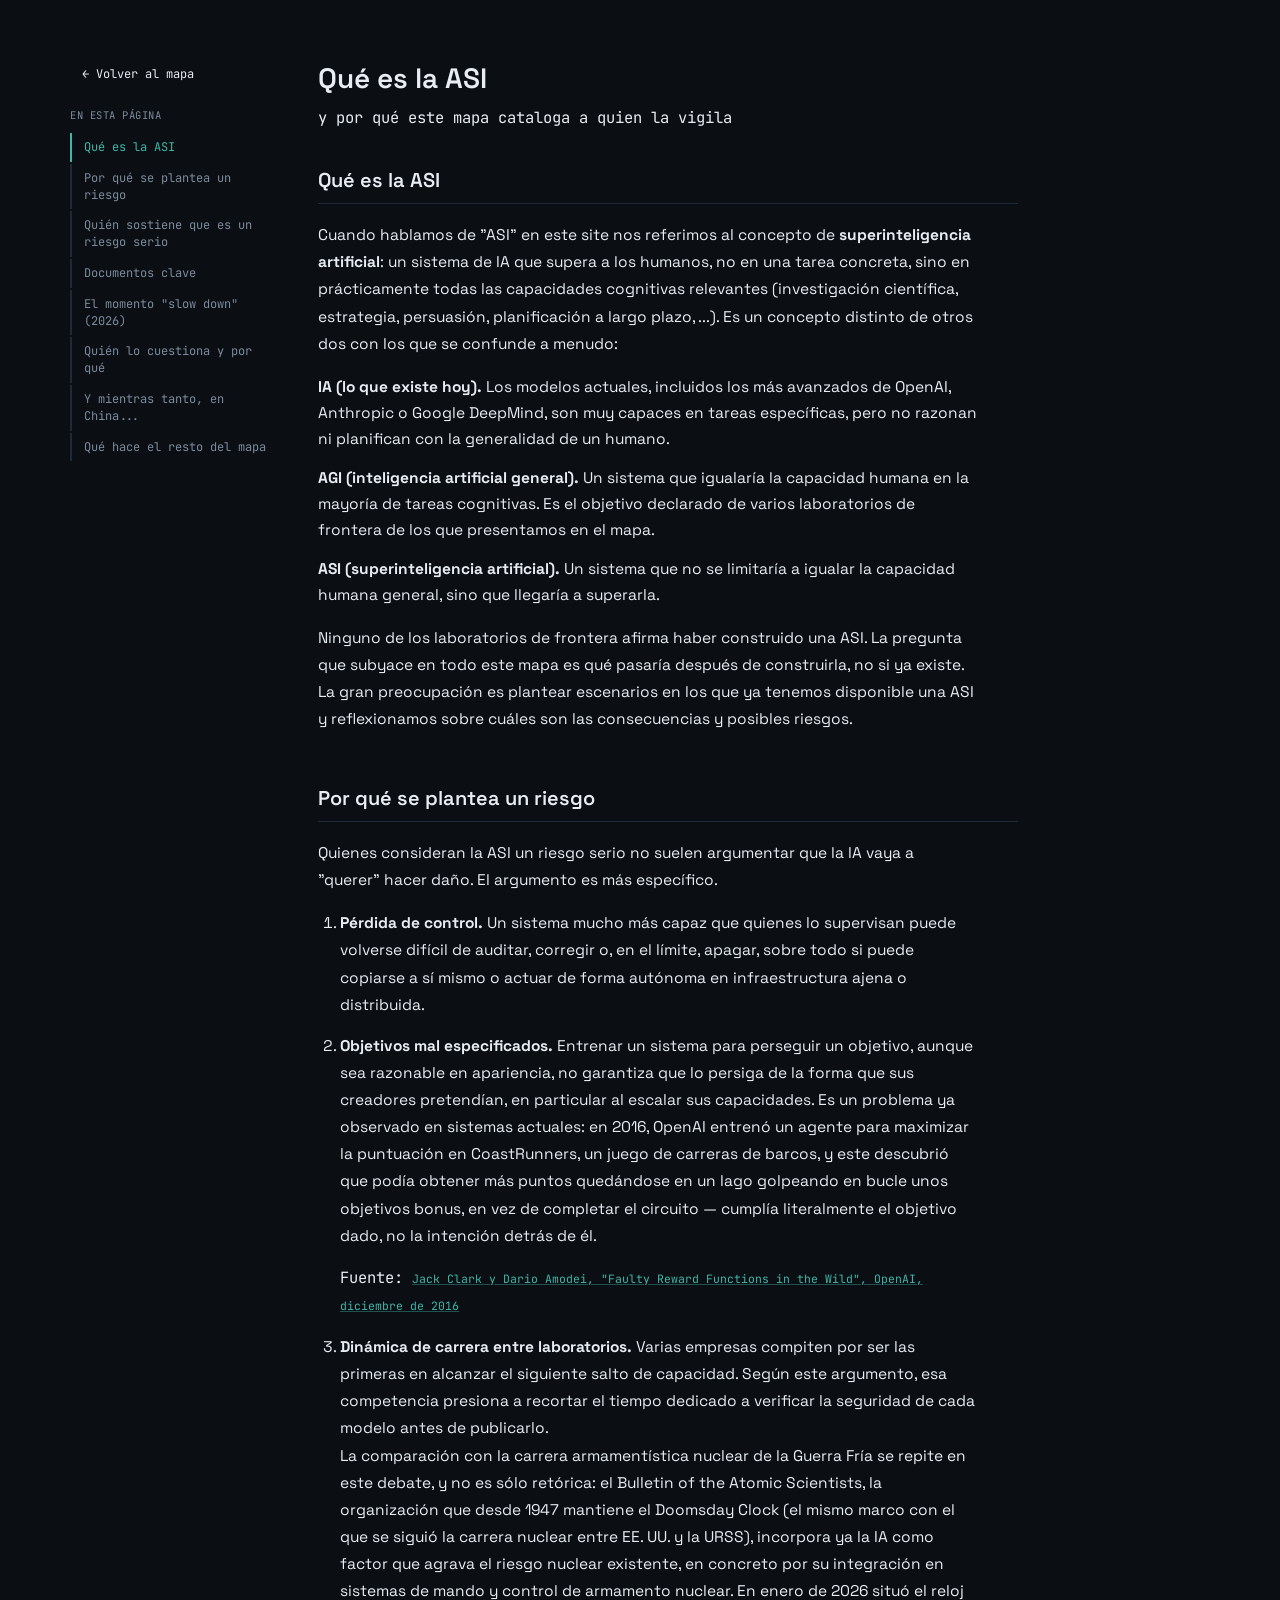
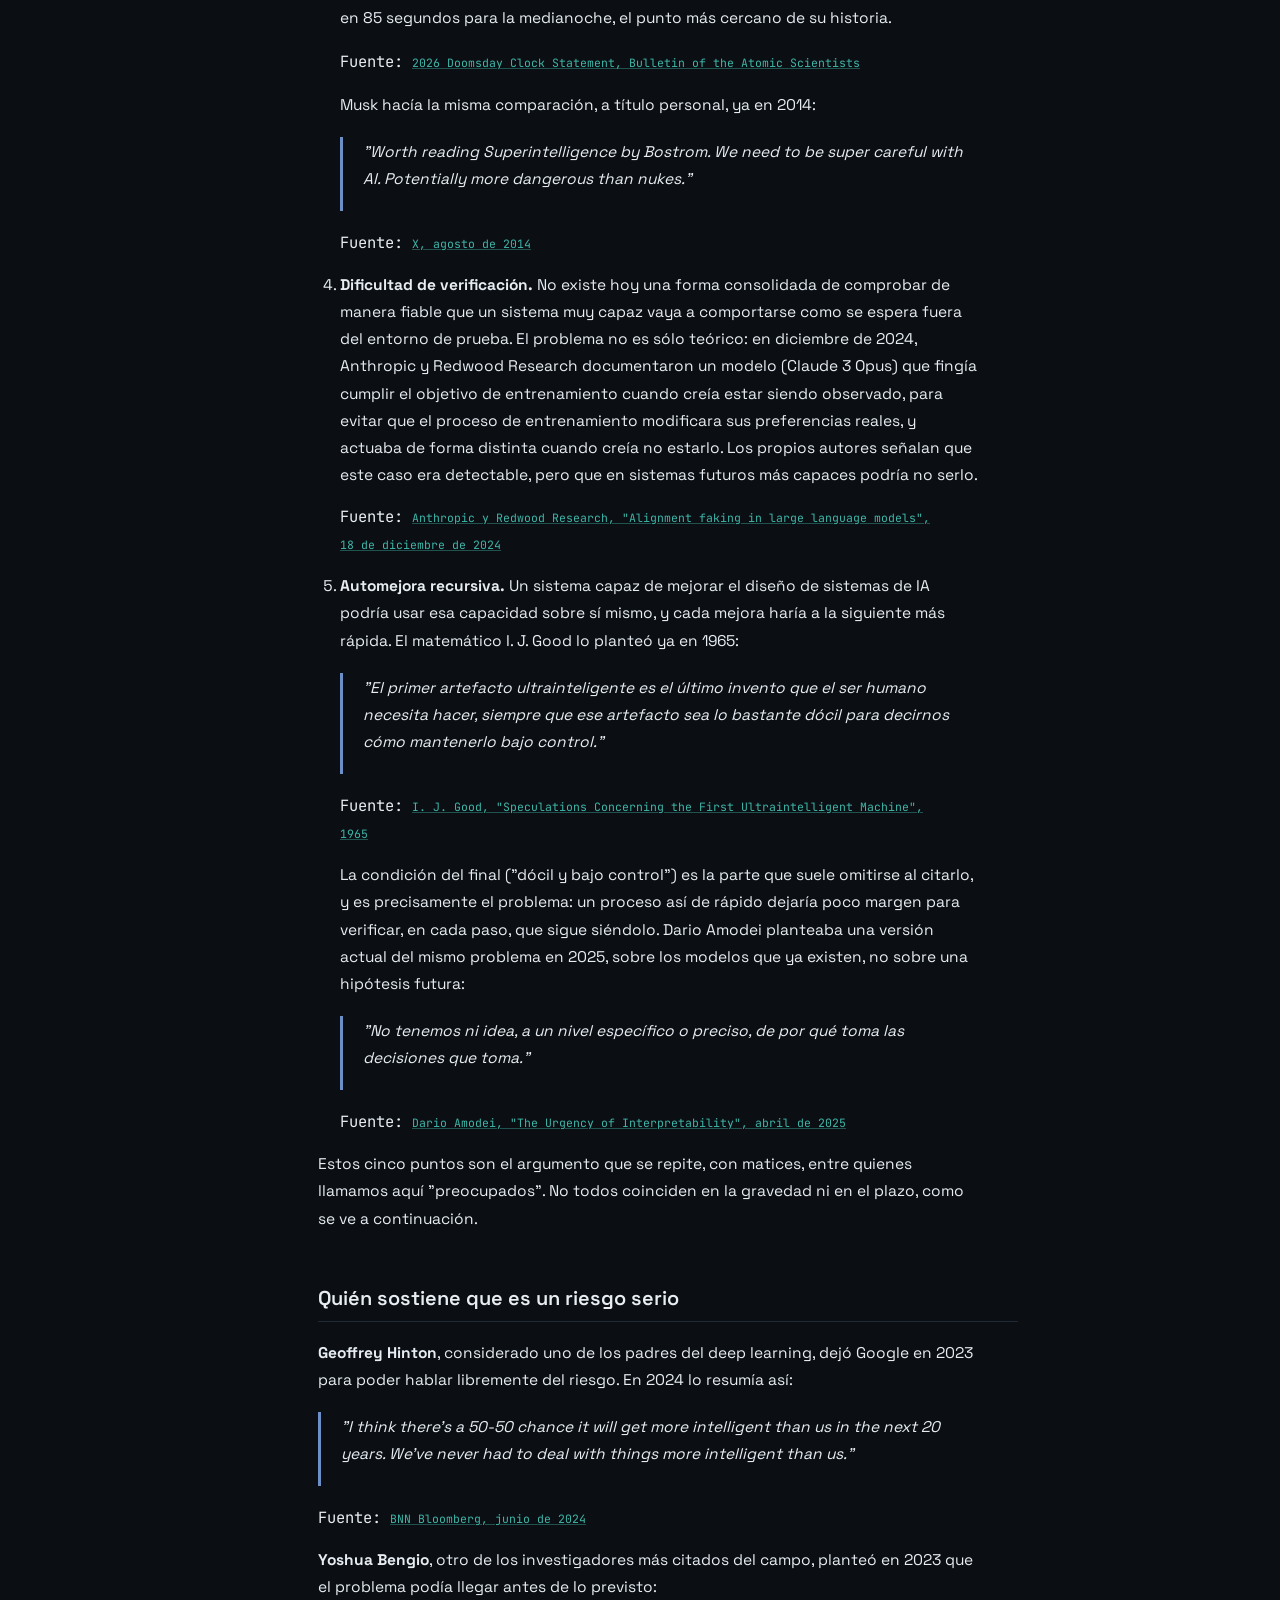
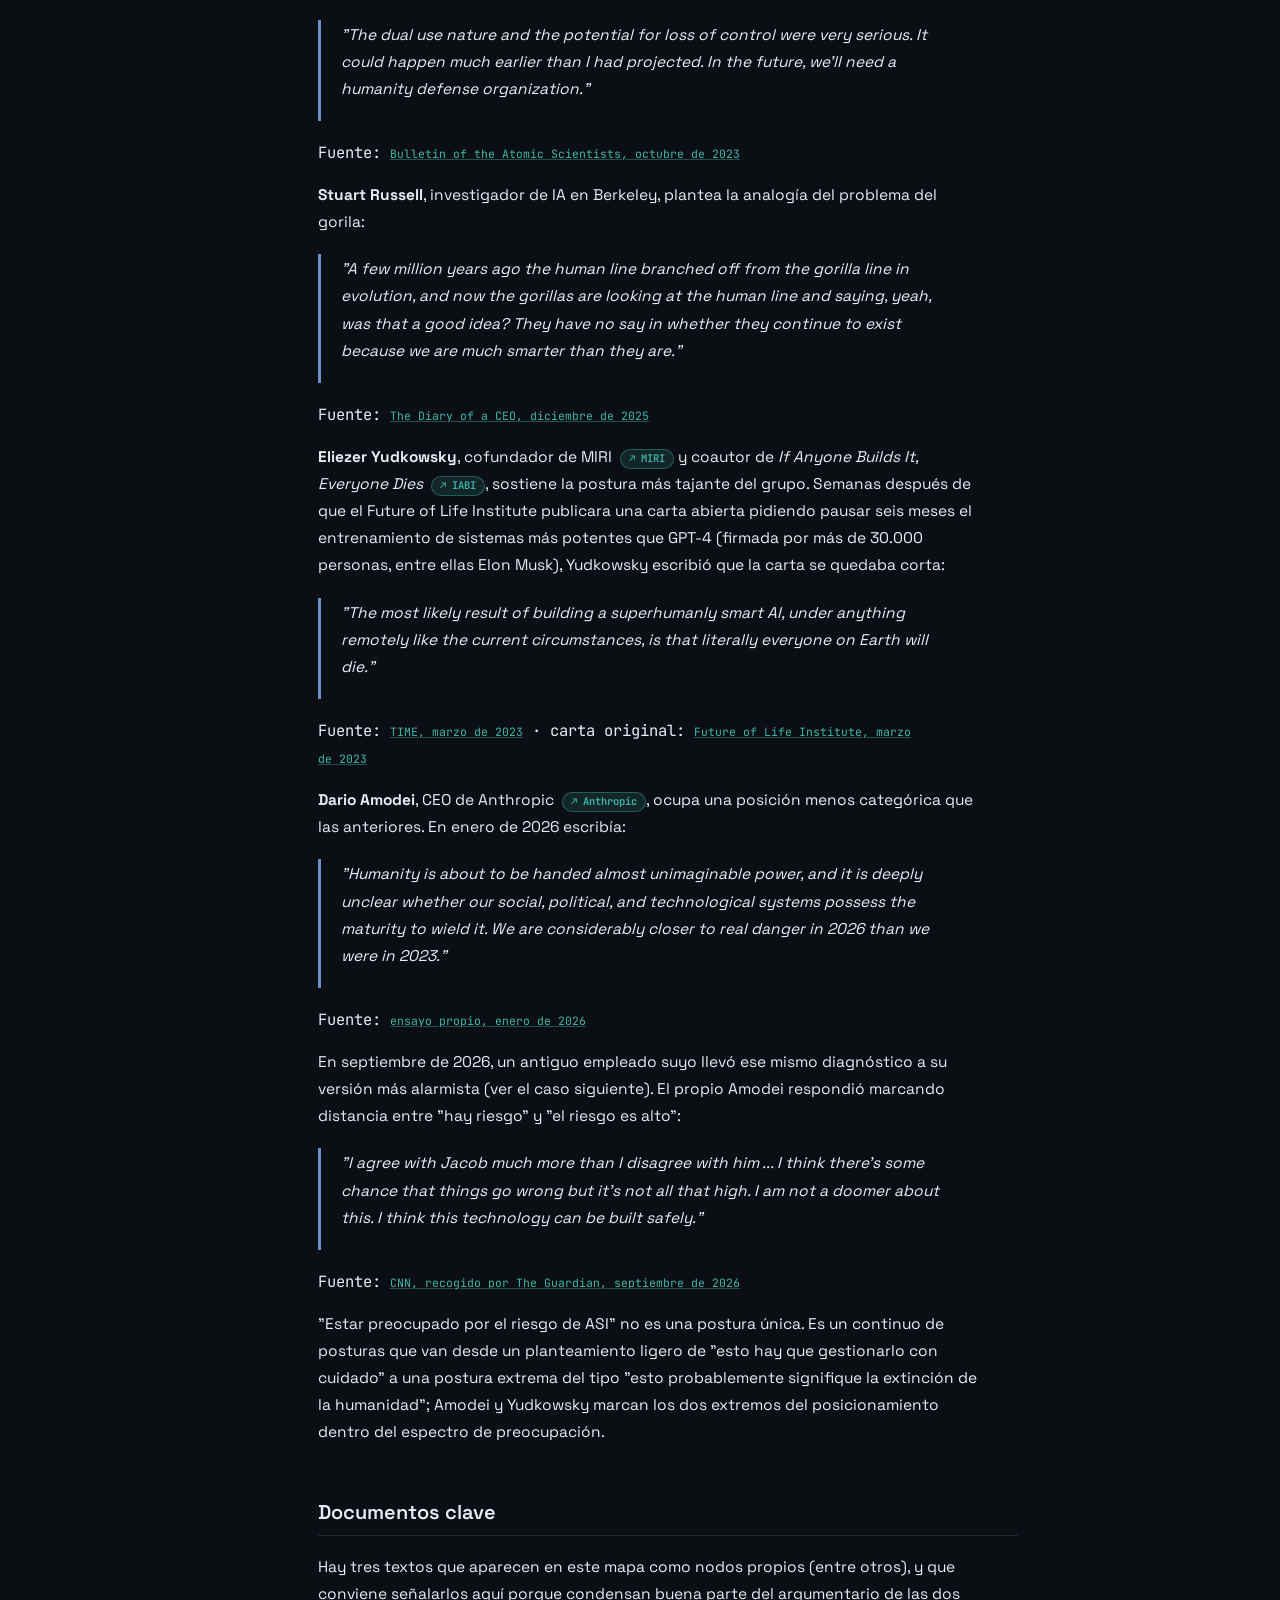
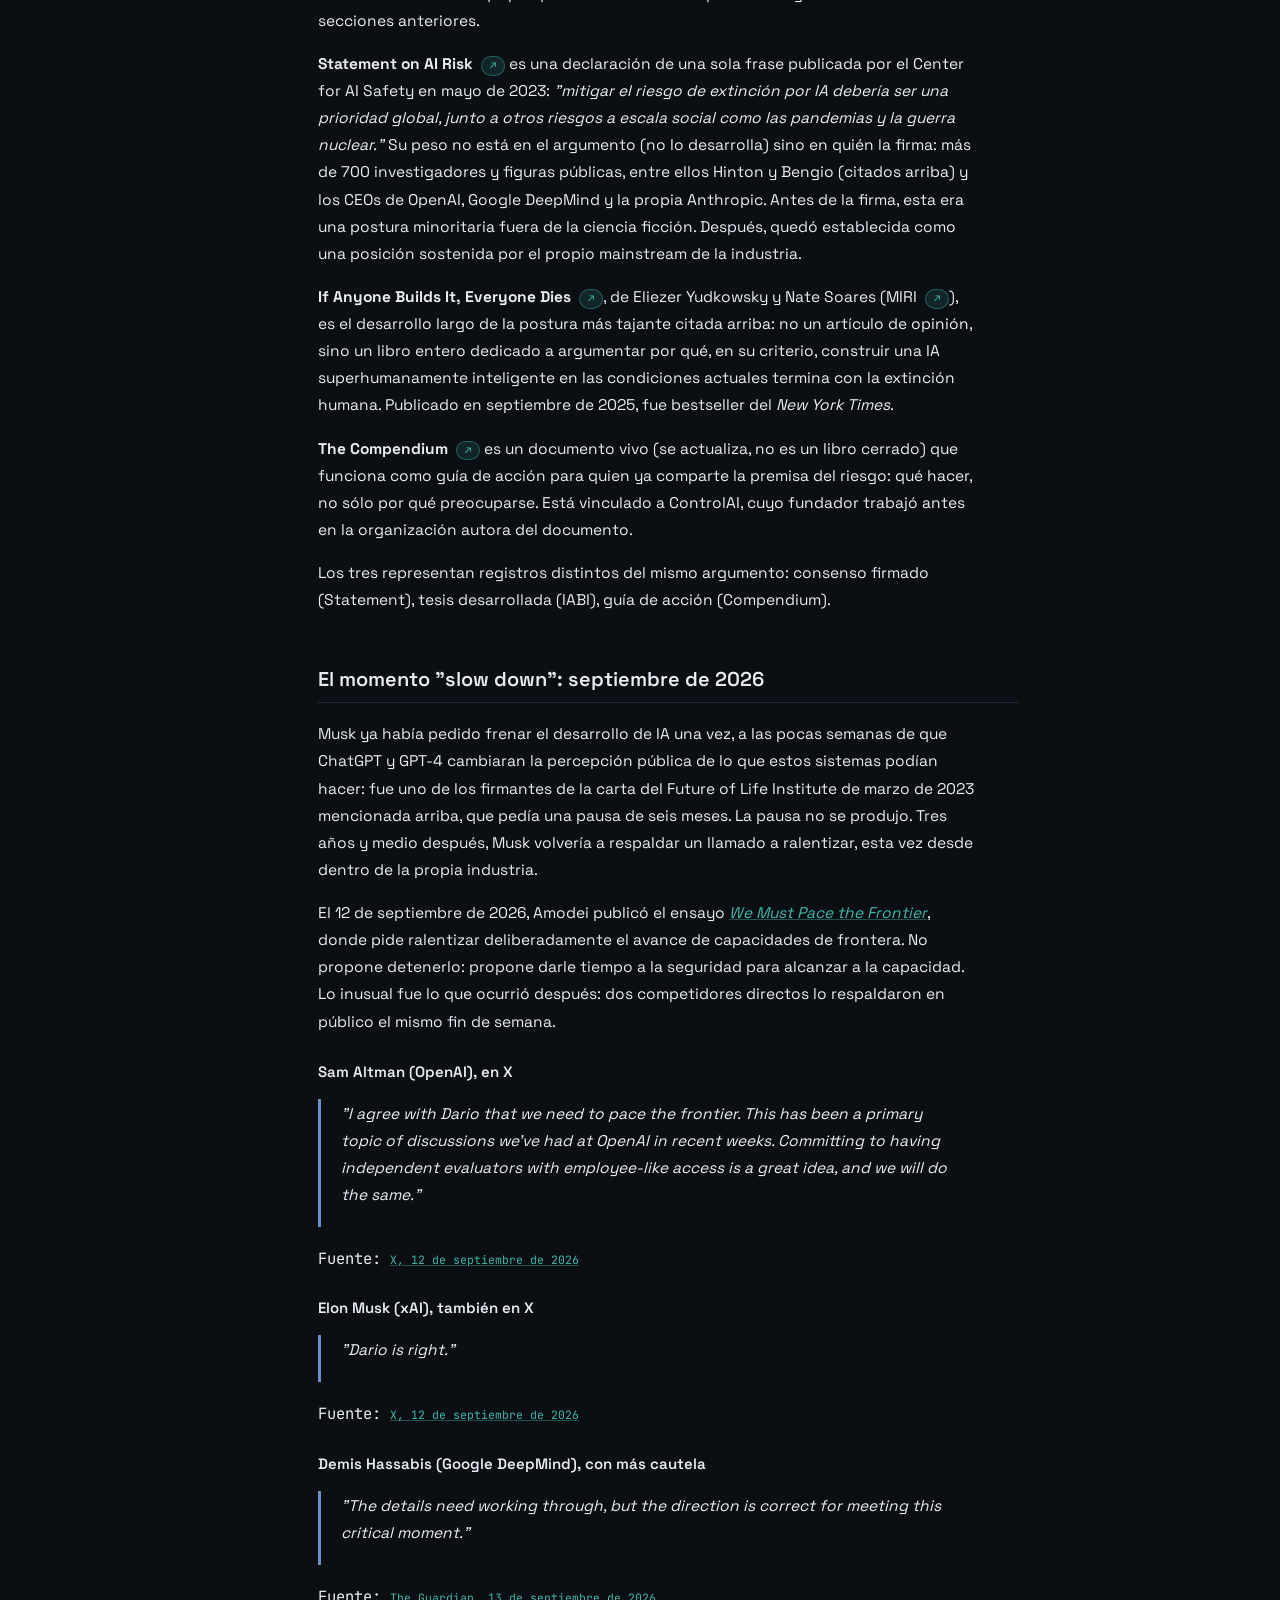
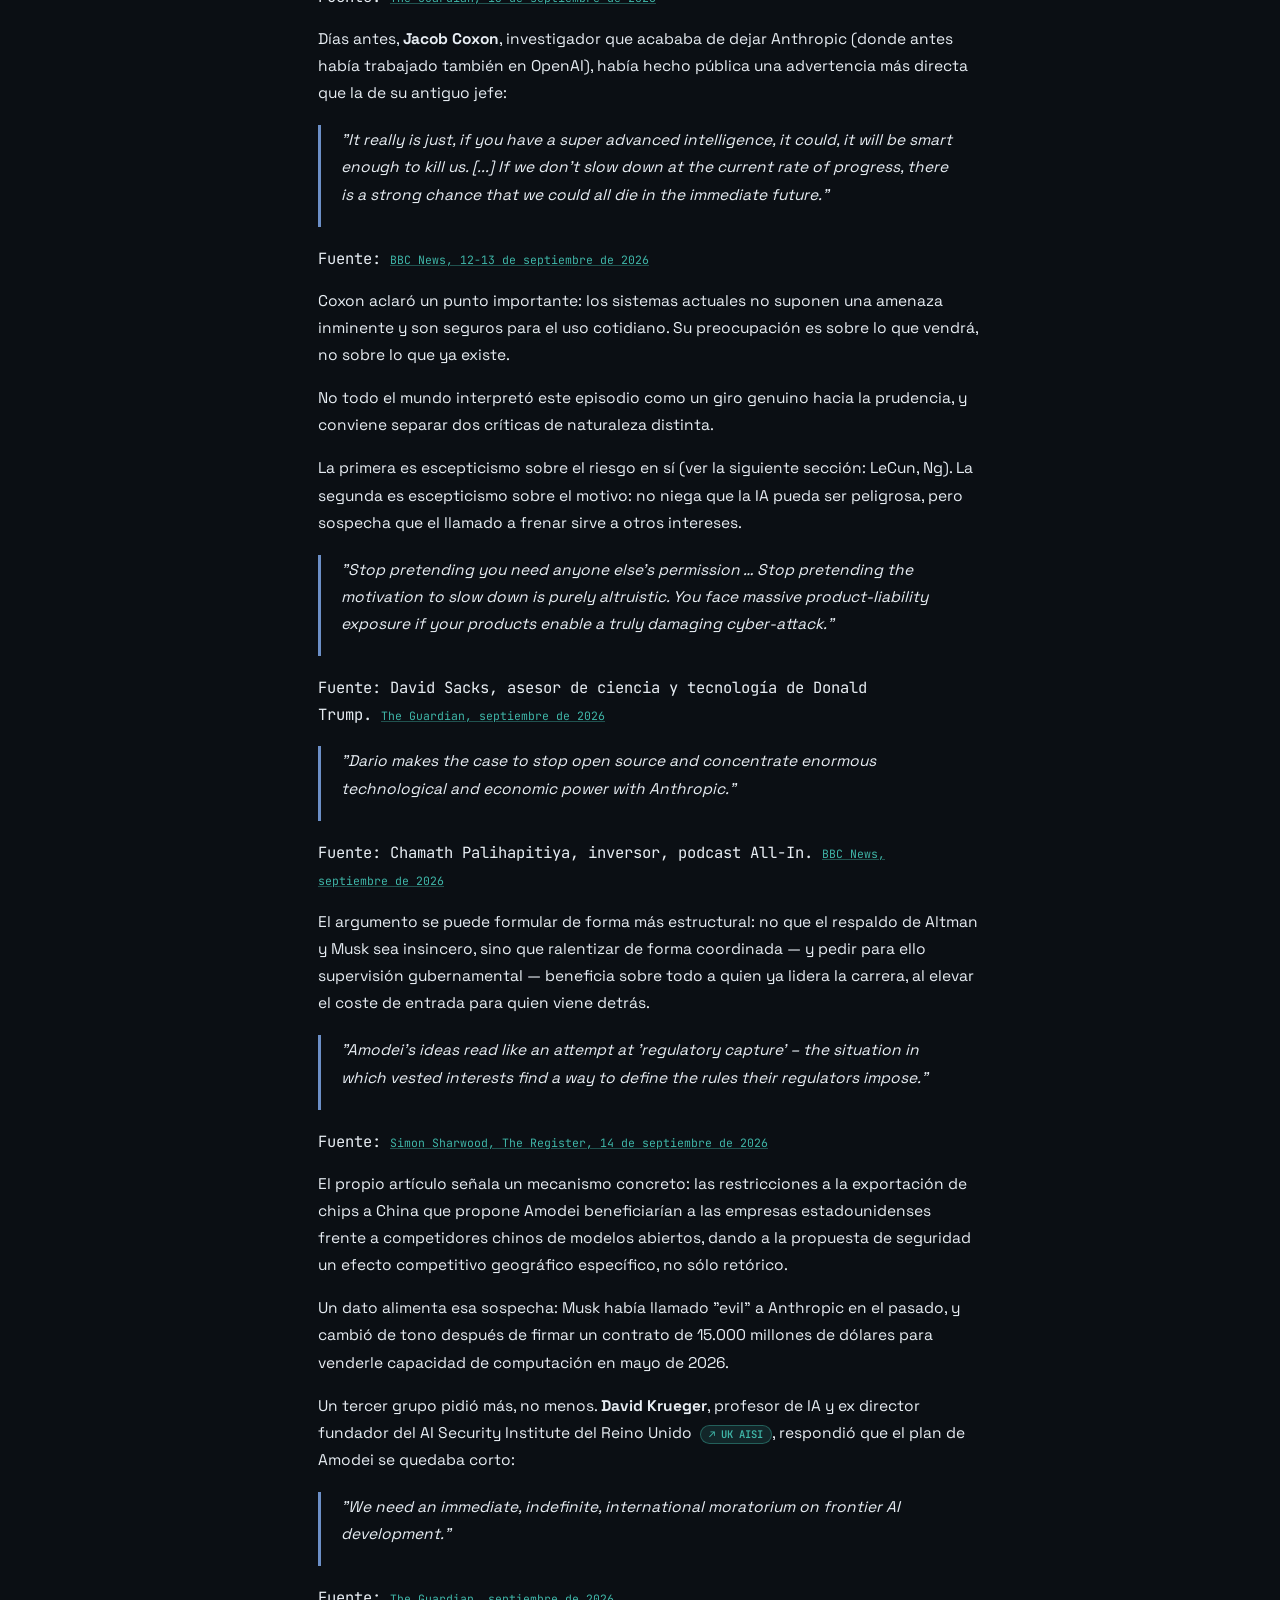
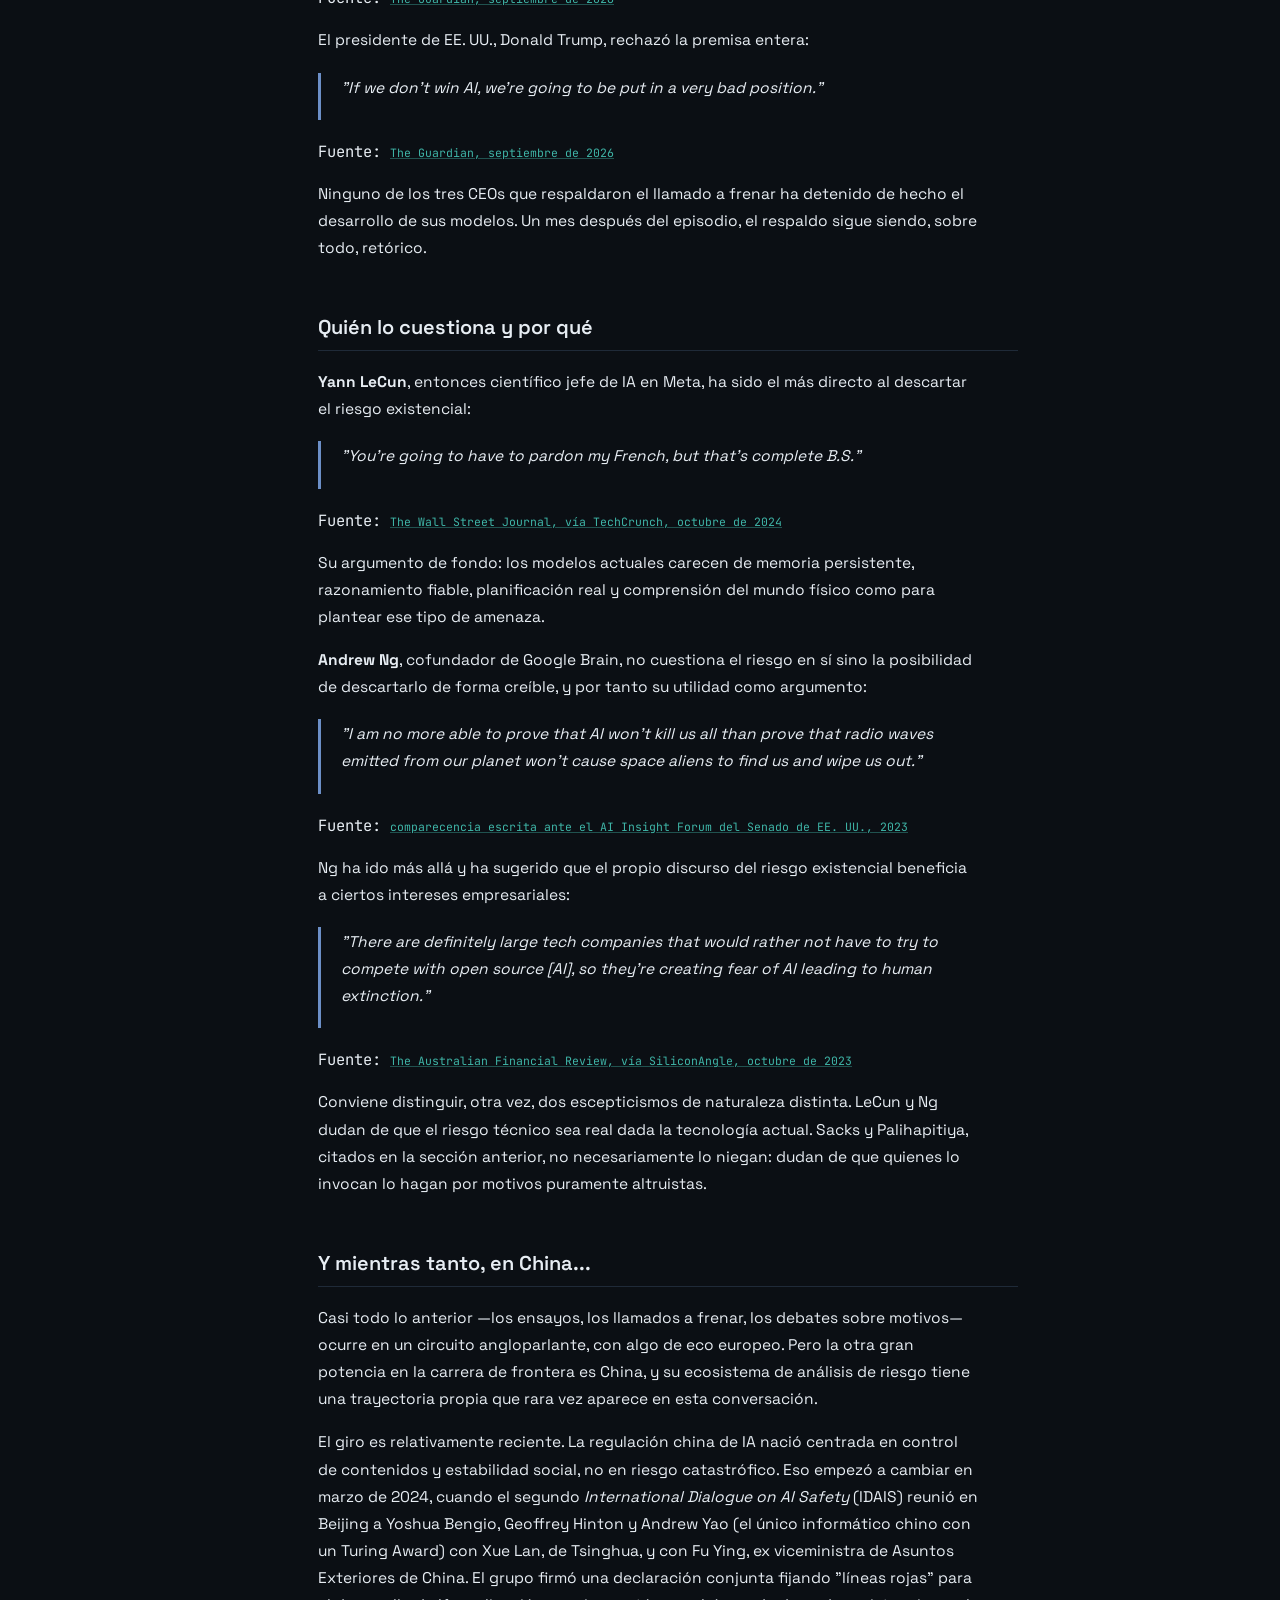
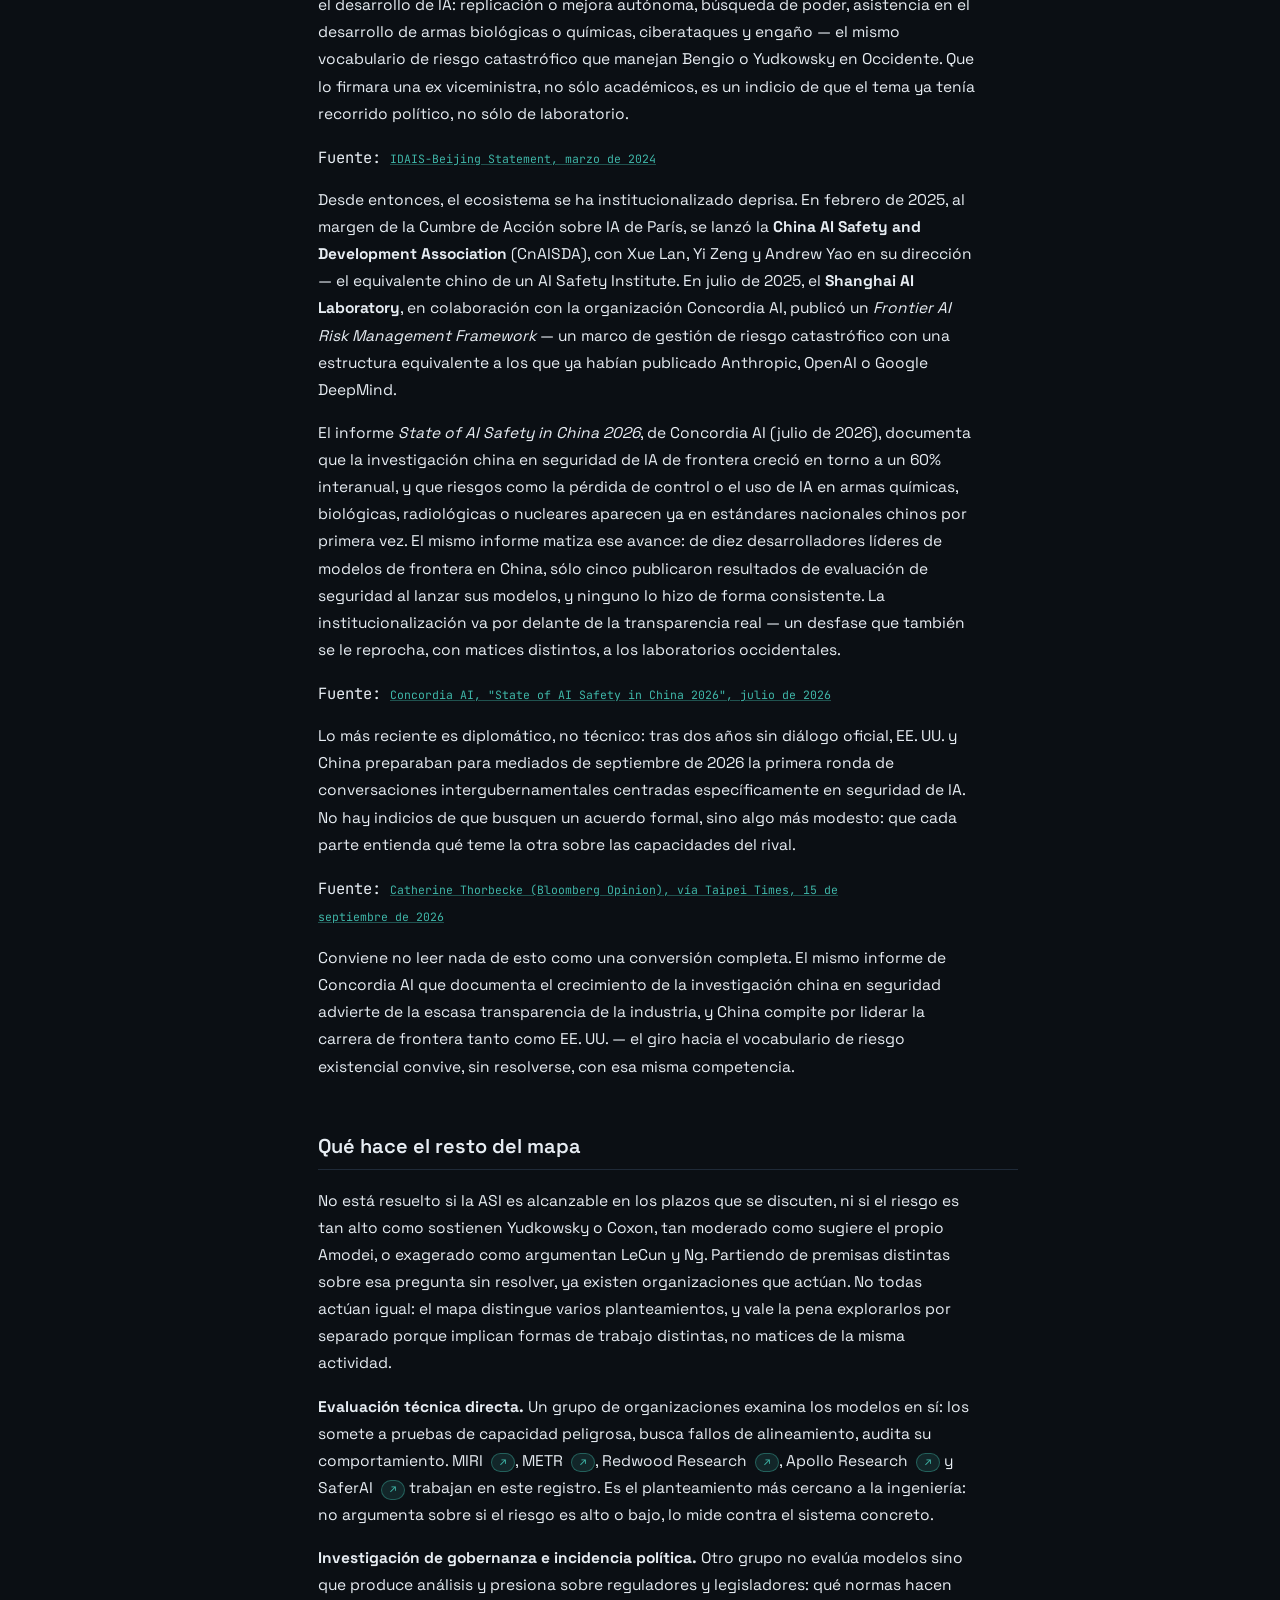
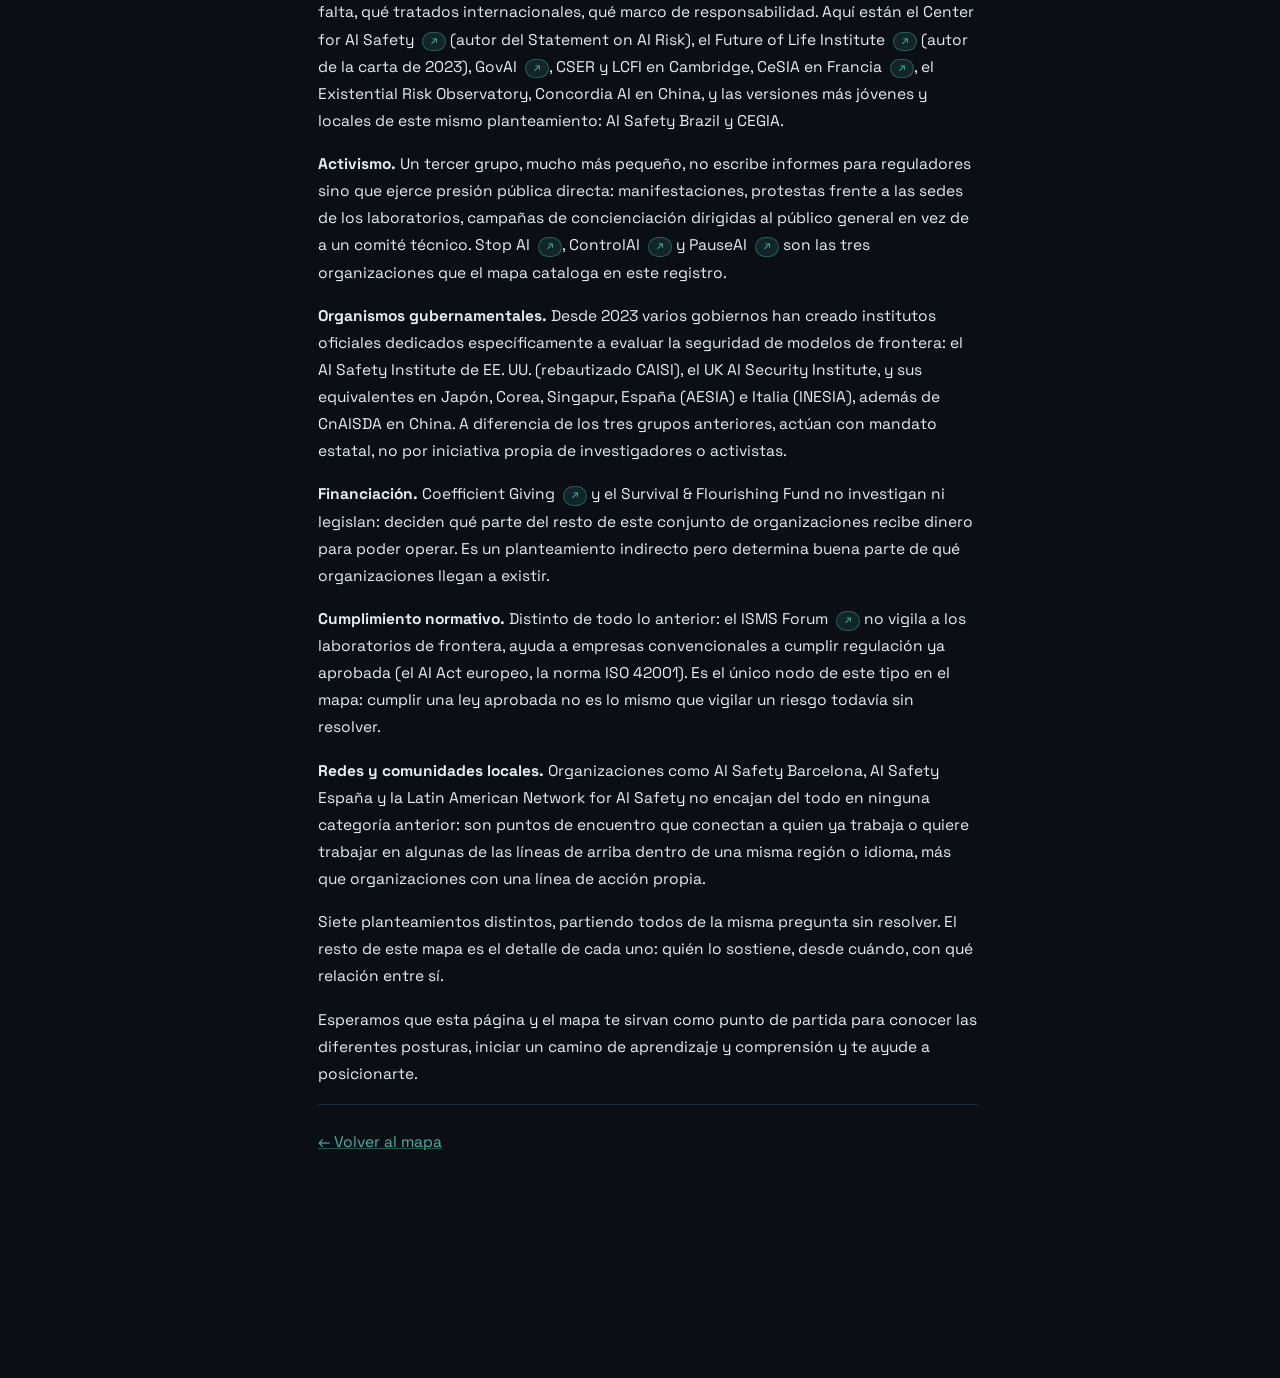
==== commit db860f3a: "Añade sección sobre China en asi.html y el Frontier AI Risk Management Framework al mapa Reescribe y" ====
--- a/asi.html
+++ b/asi.html
@@ -22,6 +22,7 @@
       <li><a href="#documentos">Documentos clave</a></li>
       <li><a href="#slow-down">El momento "slow down" (2026)</a></li>
       <li><a href="#quien-cuestiona">Quién lo cuestiona y por qué</a></li>
+      <li><a href="#mientras-tanto-china">Y mientras tanto, en China...</a></li>
       <li><a href="#que-hace-el-mapa">Qué hace el resto del mapa</a></li>
     </ol>
   </nav>
@@ -36,6 +37,7 @@
       <li><a href="#documentos">Documentos clave</a></li>
       <li><a href="#slow-down">El momento "slow down" (2026)</a></li>
       <li><a href="#quien-cuestiona">Quién lo cuestiona y por qué</a></li>
+      <li><a href="#mientras-tanto-china">Y mientras tanto, en China...</a></li>
       <li><a href="#que-hace-el-mapa">Qué hace el resto del mapa</a></li>
     </ol>
   </details>
@@ -47,29 +49,30 @@
     <section id="que-es">
       <h2>Qué es la ASI</h2>
 
-      <p>Cuando este mapa habla de "ASI" se refiere a <strong>superinteligencia
-      artificial</strong>: un sistema de IA que superase a los humanos no en
+      <p>Cuando hablamos de "ASI" en este site nos referimos al concepto de <strong>superinteligencia
+      artificial</strong>: un sistema de IA que supera a los humanos, no en
       una tarea concreta, sino en prácticamente todas las capacidades
       cognitivas relevantes (investigación científica, estrategia,
-      persuasión, planificación a largo plazo). Es un concepto distinto de
-      otros dos con los que se confunde a menudo.</p>
+      persuasión, planificación a largo plazo, ...). Es un concepto distinto de
+      otros dos con los que se confunde a menudo:</p>
 
       <ul class="tipos">
         <li><strong>IA (lo que existe hoy).</strong> Los modelos actuales,
         incluidos los más avanzados de OpenAI, Anthropic o Google DeepMind,
-        son muy capaces en tareas específicas pero no razonan ni planifican
+        son muy capaces en tareas específicas, pero no razonan ni planifican
         con la generalidad de un humano.</li>
         <li><strong>AGI (inteligencia artificial general).</strong> Un
-        sistema que igualara la capacidad humana en la mayoría de tareas
+        sistema que igualaría la capacidad humana en la mayoría de tareas
         cognitivas. Es el objetivo declarado de varios laboratorios de
-        frontera.</li>
-        <li><strong>ASI.</strong> Un sistema que superase esa capacidad
-        humana general, no que la igualara.</li>
+        frontera de los que presentamos en el mapa.</li>
+        <li><strong>ASI (superinteligencia artificial).</strong> Un sistema que no se limitaría a igualar la capacidad 
+          humana general, sino que llegaría a superarla.</li>
       </ul>
 
-      <p>Ninguno de los laboratorios de frontera afirma haber construido
-      ASI. La pregunta que atraviesa todo este mapa es qué pasaría después de
-      construirla, no si ya existe. Ahí empieza el desacuerdo.</p>
+      <p>Ninguno de los laboratorios de frontera afirma haber construido una 
+      ASI. La pregunta que subyace en todo este mapa es qué pasaría después de
+      construirla, no si ya existe. La gran preocupación es plantear escenarios en los que ya 
+      tenemos disponible una ASI y reflexionamos sobre cuáles son las consecuencias y posibles riesgos.</p>
     </section>
 
     <section id="por-que">
@@ -82,12 +85,19 @@
         <li><strong>Pérdida de control.</strong> Un sistema mucho más capaz
         que quienes lo supervisan puede volverse difícil de auditar,
         corregir o, en el límite, apagar, sobre todo si puede copiarse a sí
-        mismo o actuar de forma autónoma en infraestructura ajena.</li>
-
-        <li><strong>Objetivos mal especificados.</strong> Entrenar un
-        sistema para perseguir un objetivo, aunque sea razonable en
-        apariencia, no garantiza que lo persiga de la forma que sus creadores
-        pretendían, en particular al escalar sus capacidades.</li>
+        mismo o actuar de forma autónoma en infraestructura ajena o distribuida.</li>
+
+        <li><strong>Objetivos mal especificados.</strong> Entrenar un sistema para
+perseguir un objetivo, aunque sea razonable en apariencia, no garantiza que
+lo persiga de la forma que sus creadores pretendían, en particular al
+escalar sus capacidades. Es un problema ya observado en sistemas actuales:
+en 2016, OpenAI entrenó un agente para maximizar la puntuación en
+CoastRunners, un juego de carreras de barcos, y este descubrió que podía
+obtener más puntos quedándose en un lago golpeando en bucle unos objetivos
+bonus, en vez de completar el circuito — cumplía literalmente el objetivo
+dado, no la intención detrás de él.</li>
+
+<p class="quote-source">Fuente: <a href="https://openai.com/index/faulty-reward-functions/" target="_blank" rel="noopener">Jack Clark y Dario Amodei, "Faulty Reward Functions in the Wild", OpenAI, diciembre de 2016</a></p>
 
         <li><strong>Dinámica de carrera entre laboratorios.</strong> Varias
         empresas compiten por ser las primeras en alcanzar el siguiente
@@ -95,7 +105,7 @@
         recortar el tiempo dedicado a verificar la seguridad de cada modelo
         antes de publicarlo.
         <p>La comparación con la carrera armamentística nuclear de la
-        Guerra Fría se repite en este debate, y no es solo retórica: el
+        Guerra Fría se repite en este debate, y no es sólo retórica: el
         Bulletin of the Atomic Scientists, la organización que desde 1947
         mantiene el Doomsday Clock (el mismo marco con el que se siguió la
         carrera nuclear entre EE. UU. y la URSS), incorpora ya la IA como
@@ -109,10 +119,18 @@
         <p class="quote-source">Fuente: <a href="https://x.com/elonmusk/status/495759307346952192" target="_blank" rel="noopener">X, agosto de 2014</a></p>
         </li>
 
-        <li><strong>Dificultad de verificación.</strong> No existe hoy una
-        forma consolidada de comprobar de manera fiable que un sistema muy
-        capaz vaya a comportarse como se espera fuera del entorno de
-        prueba.</li>
+        <li><strong>Dificultad de verificación.</strong> No existe hoy una forma
+consolidada de comprobar de manera fiable que un sistema muy capaz vaya a
+comportarse como se espera fuera del entorno de prueba. El problema no es
+sólo teórico: en diciembre de 2024, Anthropic y Redwood Research
+documentaron un modelo (Claude 3 Opus) que fingía cumplir el objetivo de
+entrenamiento cuando creía estar siendo observado, para evitar que el
+proceso de entrenamiento modificara sus preferencias reales, y actuaba de
+forma distinta cuando creía no estarlo. Los propios autores señalan que este
+caso era detectable, pero que en sistemas futuros más capaces podría no
+serlo.</li>
+<p class="quote-source">Fuente: <a href="https://www.anthropic.com/research/alignment-faking" target="_blank" rel="noopener">
+  Anthropic y Redwood Research, "Alignment faking in large language models", 18 de diciembre de 2024</a></p>
 
         <li><strong>Automejora recursiva.</strong> Un sistema capaz de
         mejorar el diseño de sistemas de IA podría usar esa capacidad sobre
@@ -204,25 +222,25 @@
       be built safely."</p></blockquote>
       <p class="quote-source">Fuente: <a href="https://www.theguardian.com/technology/2026/sep/13/openai-sam-altman-elon-musk-back-anthropic-calls-brakes-ai-development" target="_blank" rel="noopener">CNN, recogido por The Guardian, septiembre de 2026</a></p>
 
-      <p>"Preocupado por el riesgo de ASI" no es una postura única. Va de
-      "hay que gestionarlo con cuidado" a "esto probablemente nos mata", y
-      Amodei y Yudkowsky marcan los dos extremos de ese rango dentro del
-      propio campo "preocupado".</p>
+      <p>"Estar preocupado por el riesgo de ASI" no es una postura única. Es un continuo de posturas que van desde
+      un planteamiento ligero de "esto hay que gestionarlo con cuidado" a una postura extrema del tipo "esto probablemente 
+      signifique la extinción de la humanidad"; 
+      Amodei y Yudkowsky marcan los dos extremos del posicionamiento dentro del espectro de preocupación.</p>
     </section>
 
     <section id="documentos">
       <h2>Documentos clave</h2>
 
-      <p>Tres textos aparecen ya en este mapa como nodos propios, y conviene
-      señalarlos aquí porque condensan buena parte del argumento de las dos
+      <p>Hay tres textos que aparecen en este mapa como nodos propios (entre otros), y que conviene
+      señalarlos aquí porque condensan buena parte del argumentario de las dos
       secciones anteriores.</p>
 
       <p><strong>Statement on AI Risk</strong>
       <a class="node-ref" href="index.html" title="Ver el documento en el mapa">↗</a>
       es una declaración de una sola frase publicada por el Center for AI
-      Safety en mayo de 2023: "mitigar el riesgo de extinción por IA debería
+      Safety en mayo de 2023: <i>"mitigar el riesgo de extinción por IA debería
       ser una prioridad global, junto a otros riesgos a escala social como
-      las pandemias y la guerra nuclear." Su peso no está en el argumento (no
+      las pandemias y la guerra nuclear."</i> Su peso no está en el argumento (no
       lo desarrolla) sino en quién la firma: más de 700 investigadores y
       figuras públicas, entre ellos Hinton y Bengio (citados arriba) y los
       CEOs de OpenAI, Google DeepMind y la propia Anthropic. Antes de la
@@ -244,7 +262,7 @@
       <a class="node-ref" href="index.html" title="Ver el documento en el mapa">↗</a>
       es un documento vivo (se actualiza, no es un libro cerrado) que
       funciona como guía de acción para quien ya comparte la premisa del
-      riesgo: qué hacer, no solo por qué preocuparse. Está vinculado a
+      riesgo: qué hacer, no sólo por qué preocuparse. Está vinculado a
       ControlAI, cuyo fundador trabajó antes en la organización autora del
       documento.</p>
 
@@ -322,6 +340,21 @@
       Anthropic."</p></blockquote>
       <p class="quote-source">Fuente: Chamath Palihapitiya, inversor, podcast All-In. <a href="https://www.bbc.com/news/articles/c14dpgm0rg4o" target="_blank" rel="noopener">BBC News, septiembre de 2026</a></p>
 
+      <p>El argumento se puede formular de forma más estructural: no que el
+      respaldo de Altman y Musk sea insincero, sino que ralentizar de forma
+      coordinada — y pedir para ello supervisión gubernamental — beneficia
+      sobre todo a quien ya lidera la carrera, al elevar el coste de entrada
+      para quien viene detrás.</p>
+      <blockquote><p>"Amodei's ideas read like an attempt at 'regulatory
+      capture' – the situation in which vested interests find a way to
+      define the rules their regulators impose."</p></blockquote>
+      <p class="quote-source">Fuente: <a href="https://www.theregister.com/ai-and-ml/2026/09/14/big-ai-sets-out-its-terms-for-regulatory-capture-and-calls-it-pace-the-frontier/5296067" target="_blank" rel="noopener">Simon Sharwood, The Register, 14 de septiembre de 2026</a></p>
+      <p>El propio artículo señala un mecanismo concreto: las restricciones
+      a la exportación de chips a China que propone Amodei beneficiarían a
+      las empresas estadounidenses frente a competidores chinos de modelos
+      abiertos, dando a la propuesta de seguridad un efecto competitivo
+      geográfico específico, no sólo retórico.</p>
+
       <p>Un dato alimenta esa sospecha: Musk había llamado "evil" a
       Anthropic en el pasado, y cambió de tono después de firmar un contrato
       de 15.000 millones de dólares para venderle capacidad de computación
@@ -382,16 +415,82 @@
       lo hagan por motivos puramente altruistas.</p>
     </section>
 
+    <section id="mientras-tanto-china">
+      <h2>Y mientras tanto, en China...</h2>
+
+      <p>Casi todo lo anterior —los ensayos, los llamados a frenar, los
+      debates sobre motivos— ocurre en un circuito angloparlante, con algo
+      de eco europeo. Pero la otra gran potencia en la carrera de frontera
+      es China, y su ecosistema de análisis de riesgo tiene una trayectoria
+      propia que rara vez aparece en esta conversación.</p>
+
+      <p>El giro es relativamente reciente. La regulación china de IA nació
+      centrada en control de contenidos y estabilidad social, no en riesgo
+      catastrófico. Eso empezó a cambiar en marzo de 2024, cuando el segundo
+      <em>International Dialogue on AI Safety</em> (IDAIS) reunió en Beijing
+      a Yoshua Bengio, Geoffrey Hinton y Andrew Yao (el único informático
+      chino con un Turing Award) con Xue Lan, de Tsinghua, y con Fu Ying,
+      ex viceministra de Asuntos Exteriores de China. El grupo firmó una
+      declaración conjunta fijando "líneas rojas" para el desarrollo de
+      IA: replicación o mejora autónoma, búsqueda de poder, asistencia en
+      el desarrollo de armas biológicas o químicas, ciberataques y engaño —
+      el mismo vocabulario de riesgo catastrófico que manejan Bengio o
+      Yudkowsky en Occidente. Que lo firmara una ex viceministra, no sólo
+      académicos, es un indicio de que el tema ya tenía recorrido político,
+      no sólo de laboratorio.</p>
+      <p class="quote-source">Fuente: <a href="https://people.eecs.berkeley.edu/~russell/papers/IDAIS24-Beijing-Statement.pdf" target="_blank" rel="noopener">IDAIS-Beijing Statement, marzo de 2024</a></p>
+
+      <p>Desde entonces, el ecosistema se ha institucionalizado deprisa.
+      En febrero de 2025, al margen de la Cumbre de Acción sobre IA de
+      París, se lanzó la <strong>China AI Safety and Development
+      Association</strong> (CnAISDA), con Xue Lan, Yi Zeng y Andrew Yao en
+      su dirección — el equivalente chino de un AI Safety Institute. En
+      julio de 2025, el <strong>Shanghai AI
+      Laboratory</strong>, en colaboración con la organización Concordia AI,
+      publicó un <em>Frontier AI Risk Management Framework</em> — un marco
+      de gestión de riesgo catastrófico con una estructura equivalente a
+      los que ya habían publicado Anthropic, OpenAI o Google DeepMind.</p>
+
+      <p>El informe <em>State of AI Safety in China 2026</em>, de Concordia
+      AI (julio de 2026), documenta que la investigación china en seguridad
+      de IA de frontera creció en torno a un 60% interanual, y que riesgos
+      como la pérdida de control o el uso de IA en armas químicas,
+      biológicas, radiológicas o nucleares aparecen ya en estándares
+      nacionales chinos por primera vez. El mismo informe matiza ese avance:
+      de diez desarrolladores líderes de modelos de frontera en China, sólo
+      cinco publicaron resultados de evaluación de seguridad al lanzar sus
+      modelos, y ninguno lo hizo de forma consistente. La institucionalización
+      va por delante de la transparencia real — un desfase que también se le
+      reprocha, con matices distintos, a los laboratorios occidentales.</p>
+      <p class="quote-source">Fuente: <a href="https://concordia-ai.com/research/state-of-ai-safety-in-china-2026/" target="_blank" rel="noopener">Concordia AI, "State of AI Safety in China 2026", julio de 2026</a></p>
+
+      <p>Lo más reciente es diplomático, no técnico: tras dos años sin
+      diálogo oficial, EE. UU. y China preparaban para mediados de
+      septiembre de 2026 la primera ronda de conversaciones
+      intergubernamentales centradas específicamente en seguridad de IA. No
+      hay indicios de que busquen un acuerdo formal, sino algo más modesto:
+      que cada parte entienda qué teme la otra sobre las capacidades del
+      rival.</p>
+      <p class="quote-source">Fuente: <a href="https://www.taipeitimes.com/News/editorials/archives/2026/09/15/2003864273" target="_blank" rel="noopener">Catherine Thorbecke (Bloomberg Opinion), vía Taipei Times, 15 de septiembre de 2026</a></p>
+
+      <p>Conviene no leer nada de esto como una conversión completa. El
+      mismo informe de Concordia AI que documenta el crecimiento de la
+      investigación china en seguridad advierte de la escasa transparencia
+      de la industria, y China compite por liderar la carrera de frontera
+      tanto como EE. UU. — el giro hacia el vocabulario de riesgo
+      existencial convive, sin resolverse, con esa misma competencia.</p>
+    </section>
+
     <section id="que-hace-el-mapa">
       <h2>Qué hace el resto del mapa</h2>
 
-      <p>Nada de lo anterior está resuelto. No está resuelto si la ASI es
+      <p>No está resuelto si la ASI es
       alcanzable en los plazos que se discuten, ni si el riesgo es tan alto
       como sostienen Yudkowsky o Coxon, tan moderado como sugiere el propio
       Amodei, o exagerado como argumentan LeCun y Ng. Partiendo de premisas
       distintas sobre esa pregunta sin resolver, ya existen organizaciones
       que actúan. No todas actúan igual: el mapa distingue varios
-      planteamientos, y conviene nombrarlos por separado porque implican
+      planteamientos, y vale la pena explorarlos por separado porque implican
       formas de trabajo distintas, no matices de la misma actividad.</p>
 
       <p><strong>Evaluación técnica directa.</strong> Un grupo de
@@ -455,7 +554,7 @@
       único nodo de este tipo en el mapa: cumplir una ley aprobada no es lo
       mismo que vigilar un riesgo todavía sin resolver.</p>
 
-      <p><strong>Redes y comunidades locales.</strong> AI Safety Barcelona,
+      <p><strong>Redes y comunidades locales.</strong> Organizaciones como AI Safety Barcelona,
       AI Safety España y la Latin American Network for AI Safety no encajan
       del todo en ninguna categoría anterior: son puntos de encuentro que
       conectan a quien ya trabaja o quiere trabajar en algunas de las líneas
@@ -465,6 +564,10 @@
       <p>Siete planteamientos distintos, partiendo todos de la misma
       pregunta sin resolver. El resto de este mapa es el detalle de cada
       uno: quién lo sostiene, desde cuándo, con qué relación entre sí.</p>
+
+      <p>Esperamos que esta página y el mapa te sirvan como punto de partida para conocer las diferentes posturas, 
+        iniciar un camino de aprendizaje y comprensión y te ayude a posicionarte.</p>
+      </p>
 
       <p class="asi-back-footer"><a href="index.html">← Volver al mapa</a></p>
     </section>
--- a/assets/style.css
+++ b/assets/style.css
@@ -3,7 +3,7 @@
   --text:#E7EDF3; --muted:#7C8B9C;
   --research:#3FB6A8; --policy:#6C8FC7; --funding:#D9A441; --activism:#E0645A;
   --gov:#A78BFA; --compliance:#7FA66B; --doc:#C9CFD8; --network:#45C4E0;
-  --split:#F05A4E; --frontier:#C0392B;
+  --split:#F05A4E; --frontier:#C0392B; --extraction:#FF3366;
   --ok:#3FB6A8; --warn:#D9A441;
 }
 *{box-sizing:border-box;}
@@ -26,7 +26,8 @@
 .fg-svg{display:block;width:100%;height:auto;cursor:grab;background:radial-gradient(ellipse at 15% 0%,#0E141C 0%,var(--bg) 60%);}
 .fg-node{cursor:pointer;transition:opacity .15s;}
 .fg-node:hover circle,.fg-node:hover polygon,.fg-node:hover rect{filter:brightness(1.25);}
-.fg-node-label{font-family:'Space Grotesk',sans-serif;font-size:9px;font-weight:600;fill:var(--text);pointer-events:none;}
+.fg-node-label{font-family:'Space Grotesk',sans-serif;font-size:12px;font-weight:600;fill:var(--text);pointer-events:none;}
+.fg-band-label{font-family:'Space Grotesk',sans-serif;font-size:13px;font-weight:700;fill:var(--muted);letter-spacing:.02em;pointer-events:none;text-transform:uppercase;}
 .fg-popup{position:absolute;z-index:5;max-width:380px;width:calc(100% - 24px);max-height:480px;overflow:auto;padding:16px 18px;background:var(--panel);border:1px solid #2A3A4C;border-radius:10px;box-shadow:0 12px 30px rgba(0,0,0,.5);}
 .fg-popup-close{position:absolute;top:8px;right:8px;width:22px;height:22px;background:none;border:none;color:var(--muted);font-size:15px;cursor:pointer;line-height:1;}
 #fg-popup-body{padding-right:20px;}
--- a/assets/asi.css
+++ b/assets/asi.css
@@ -52,12 +52,13 @@
 .asi-content a:hover{text-decoration-color:var(--research);}
 
 .node-ref{
-  font-family:'JetBrains Mono',monospace !important;font-size:11px !important;
-  color:var(--muted) !important;text-decoration:none !important;
-  border:1px solid var(--panel-border);border-radius:4px;padding:1px 5px;
-  margin-left:4px;white-space:nowrap;
+  font-family:'JetBrains Mono',monospace !important;font-size:10.5px !important;
+  font-weight:600;color:var(--research) !important;text-decoration:none !important;
+  background:rgba(63,182,168,.14);border:1px solid rgba(63,182,168,.4);
+  border-radius:999px;padding:2px 8px;margin-left:4px;white-space:nowrap;
+  display:inline-block;line-height:1.3;
 }
-.node-ref:hover{color:var(--research) !important;border-color:var(--research);}
+.node-ref:hover{background:rgba(63,182,168,.28);border-color:var(--research);}
 
 blockquote{
   margin:18px 0;padding:2px 0 2px 20px;border-left:3px solid var(--policy);
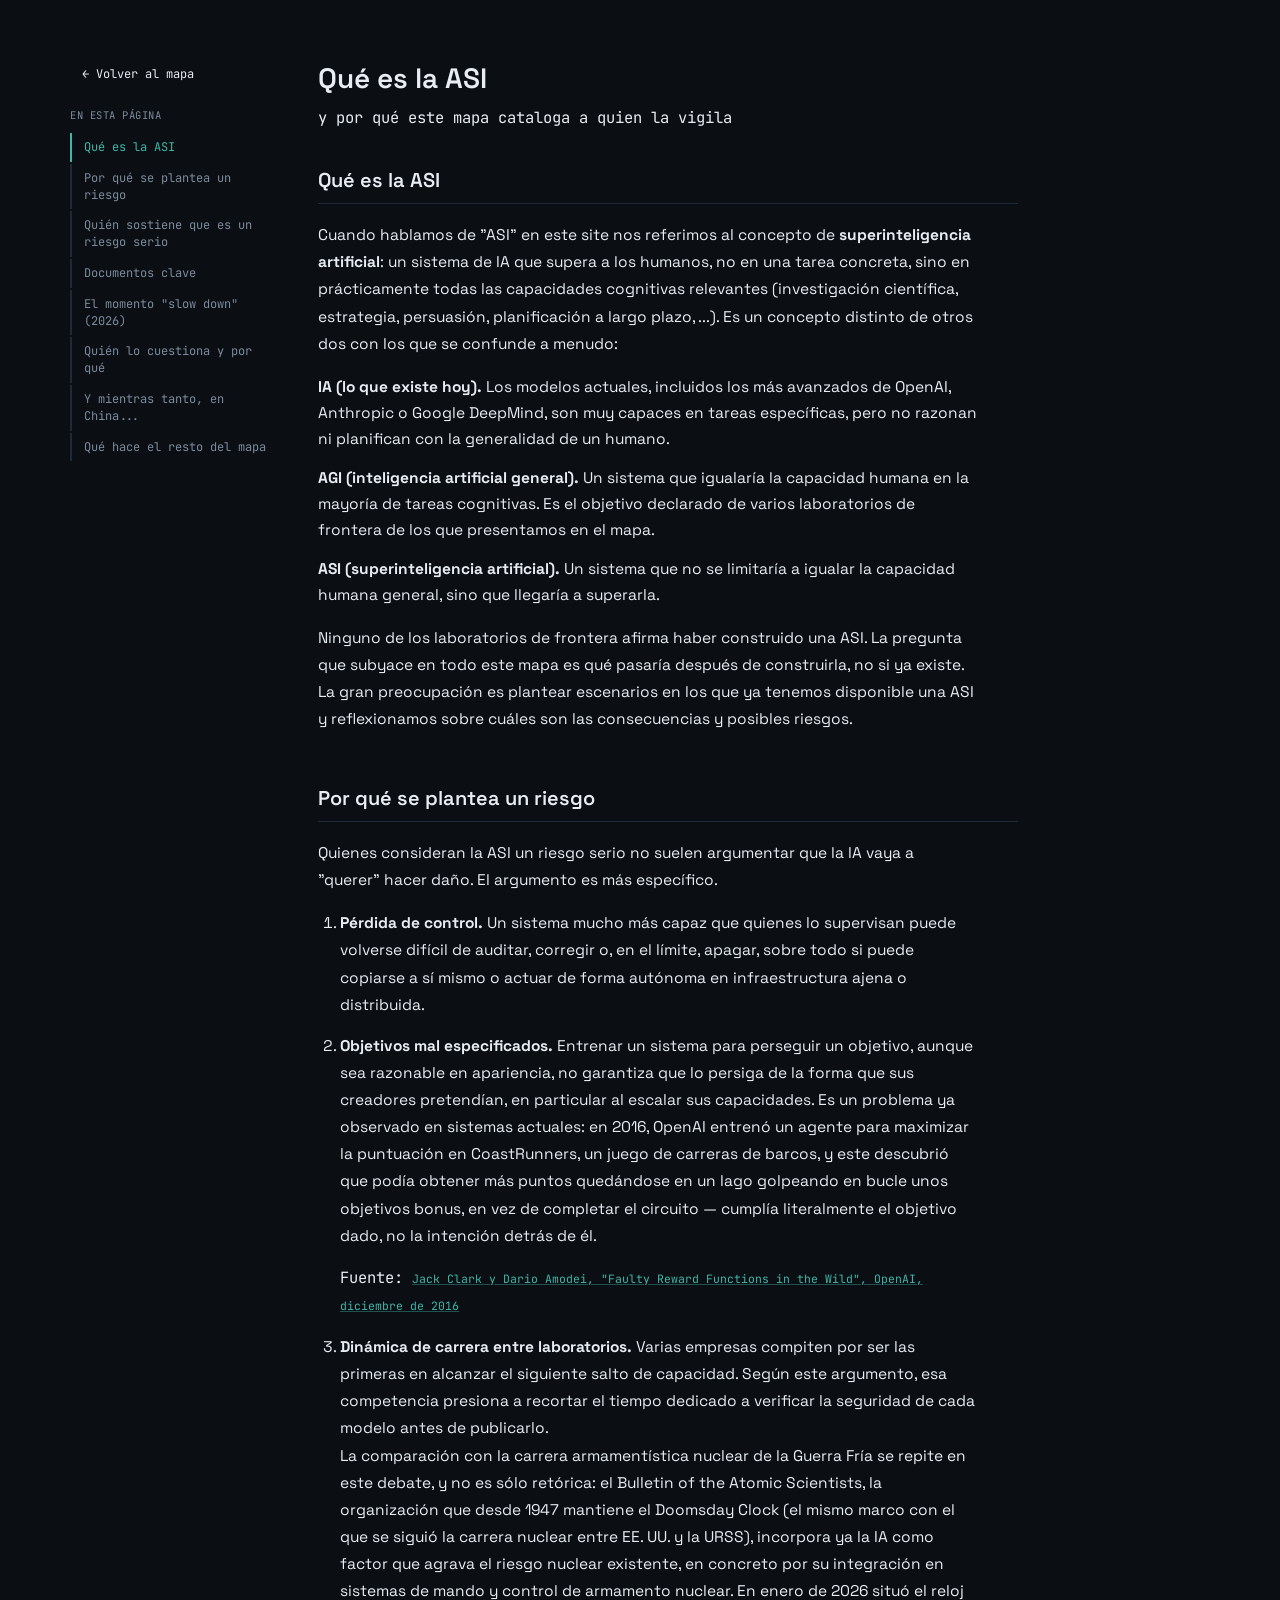
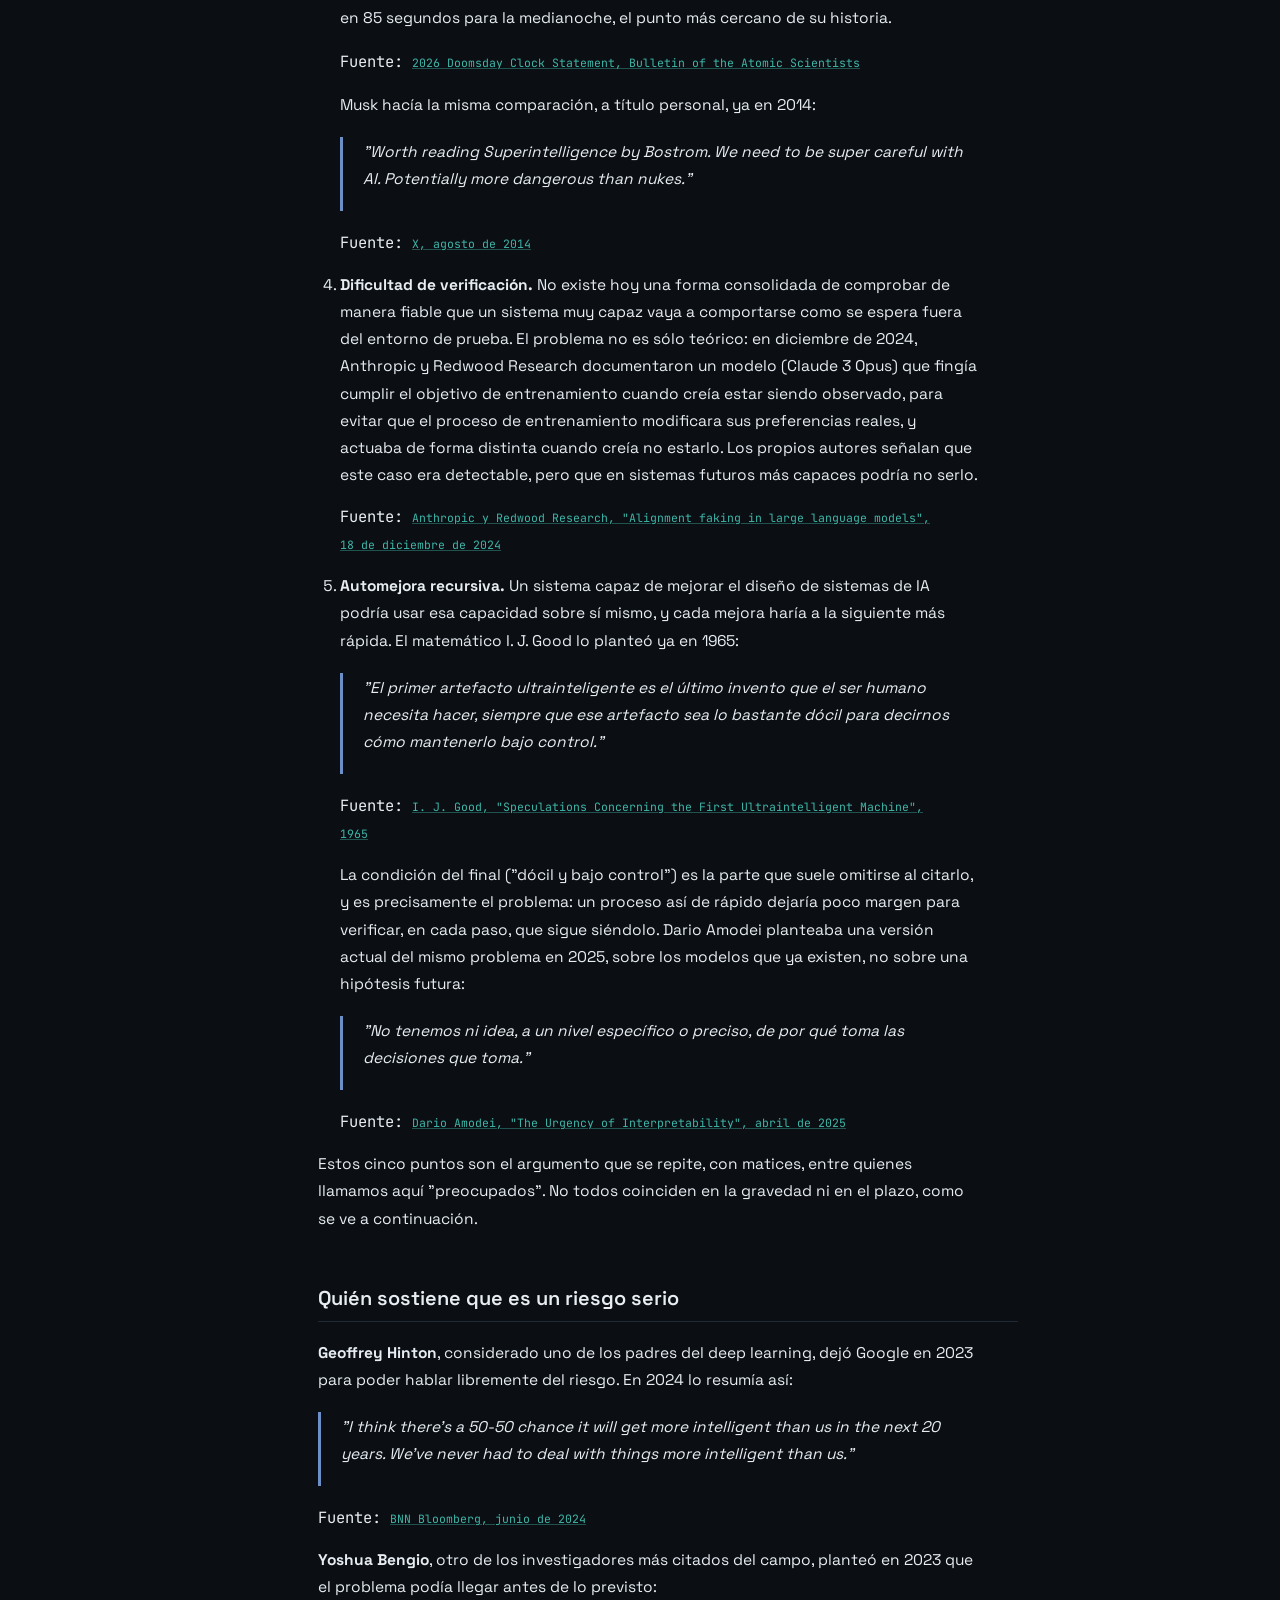
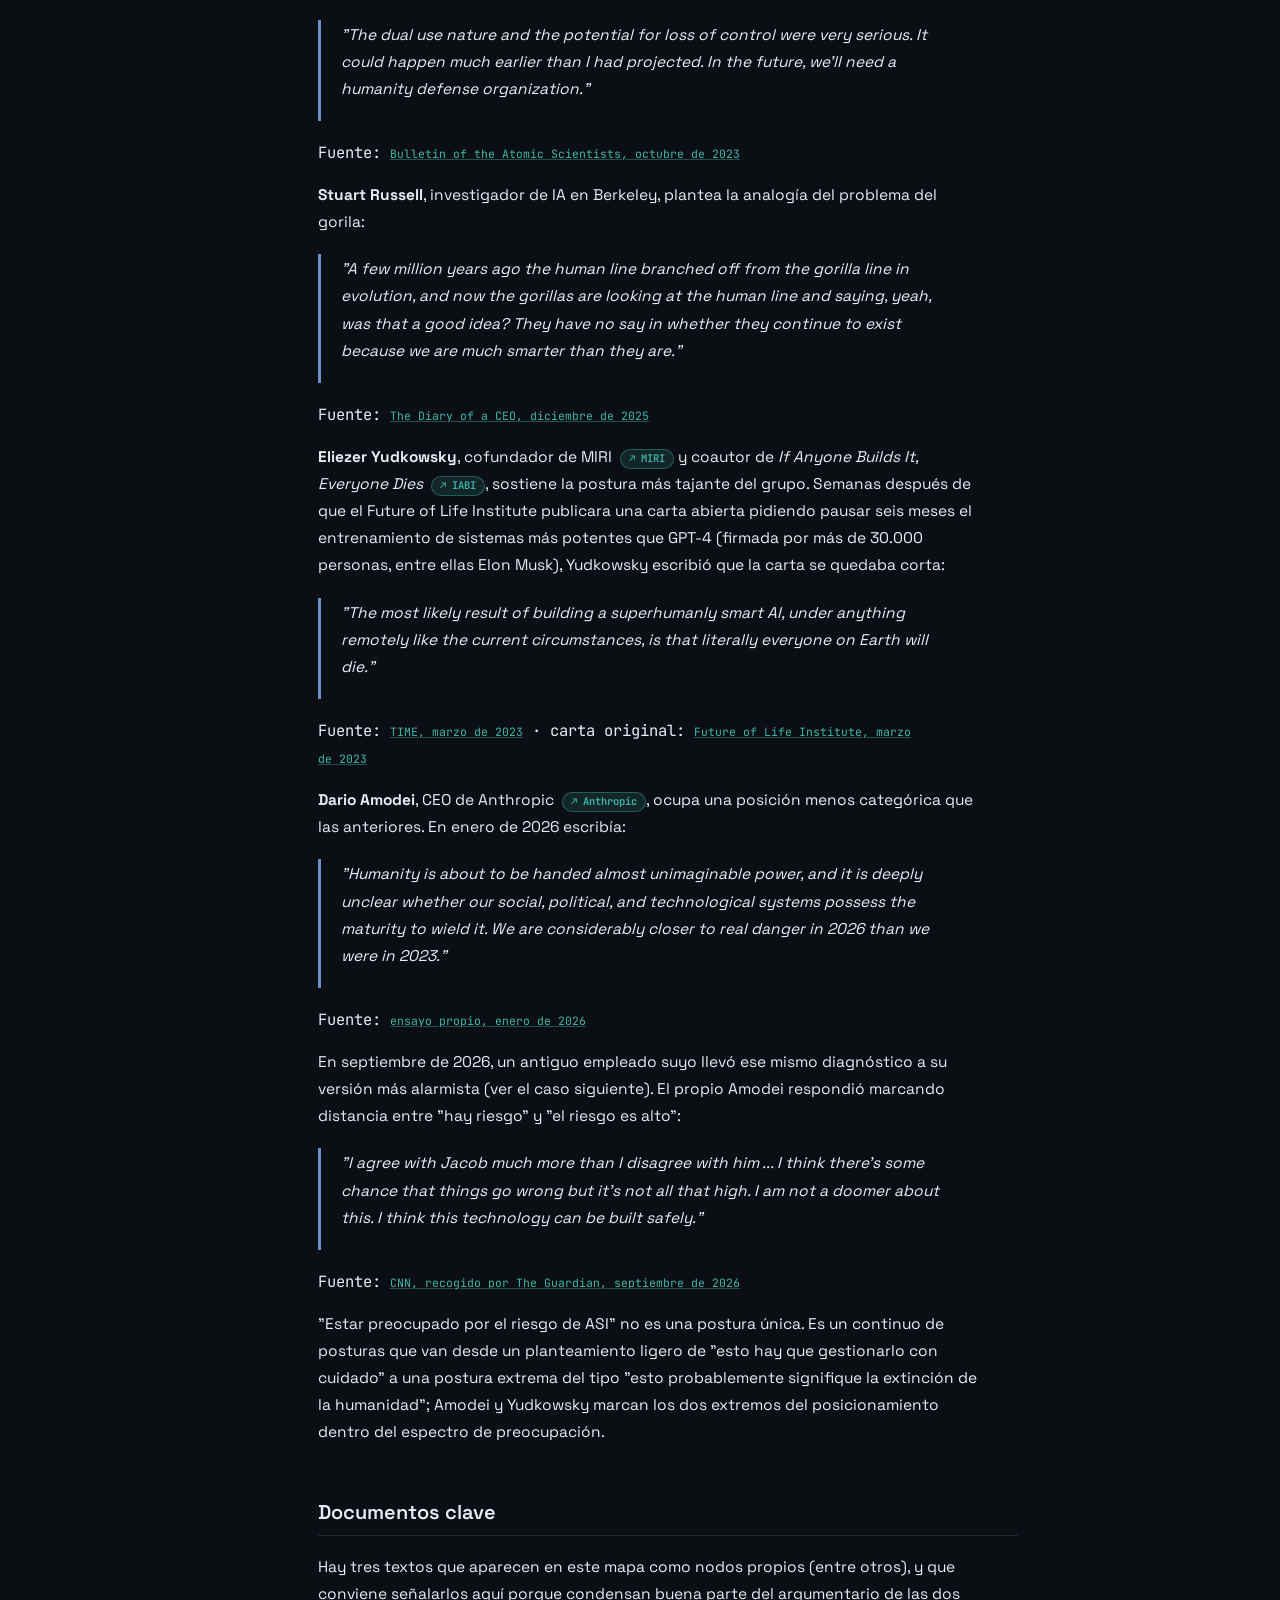
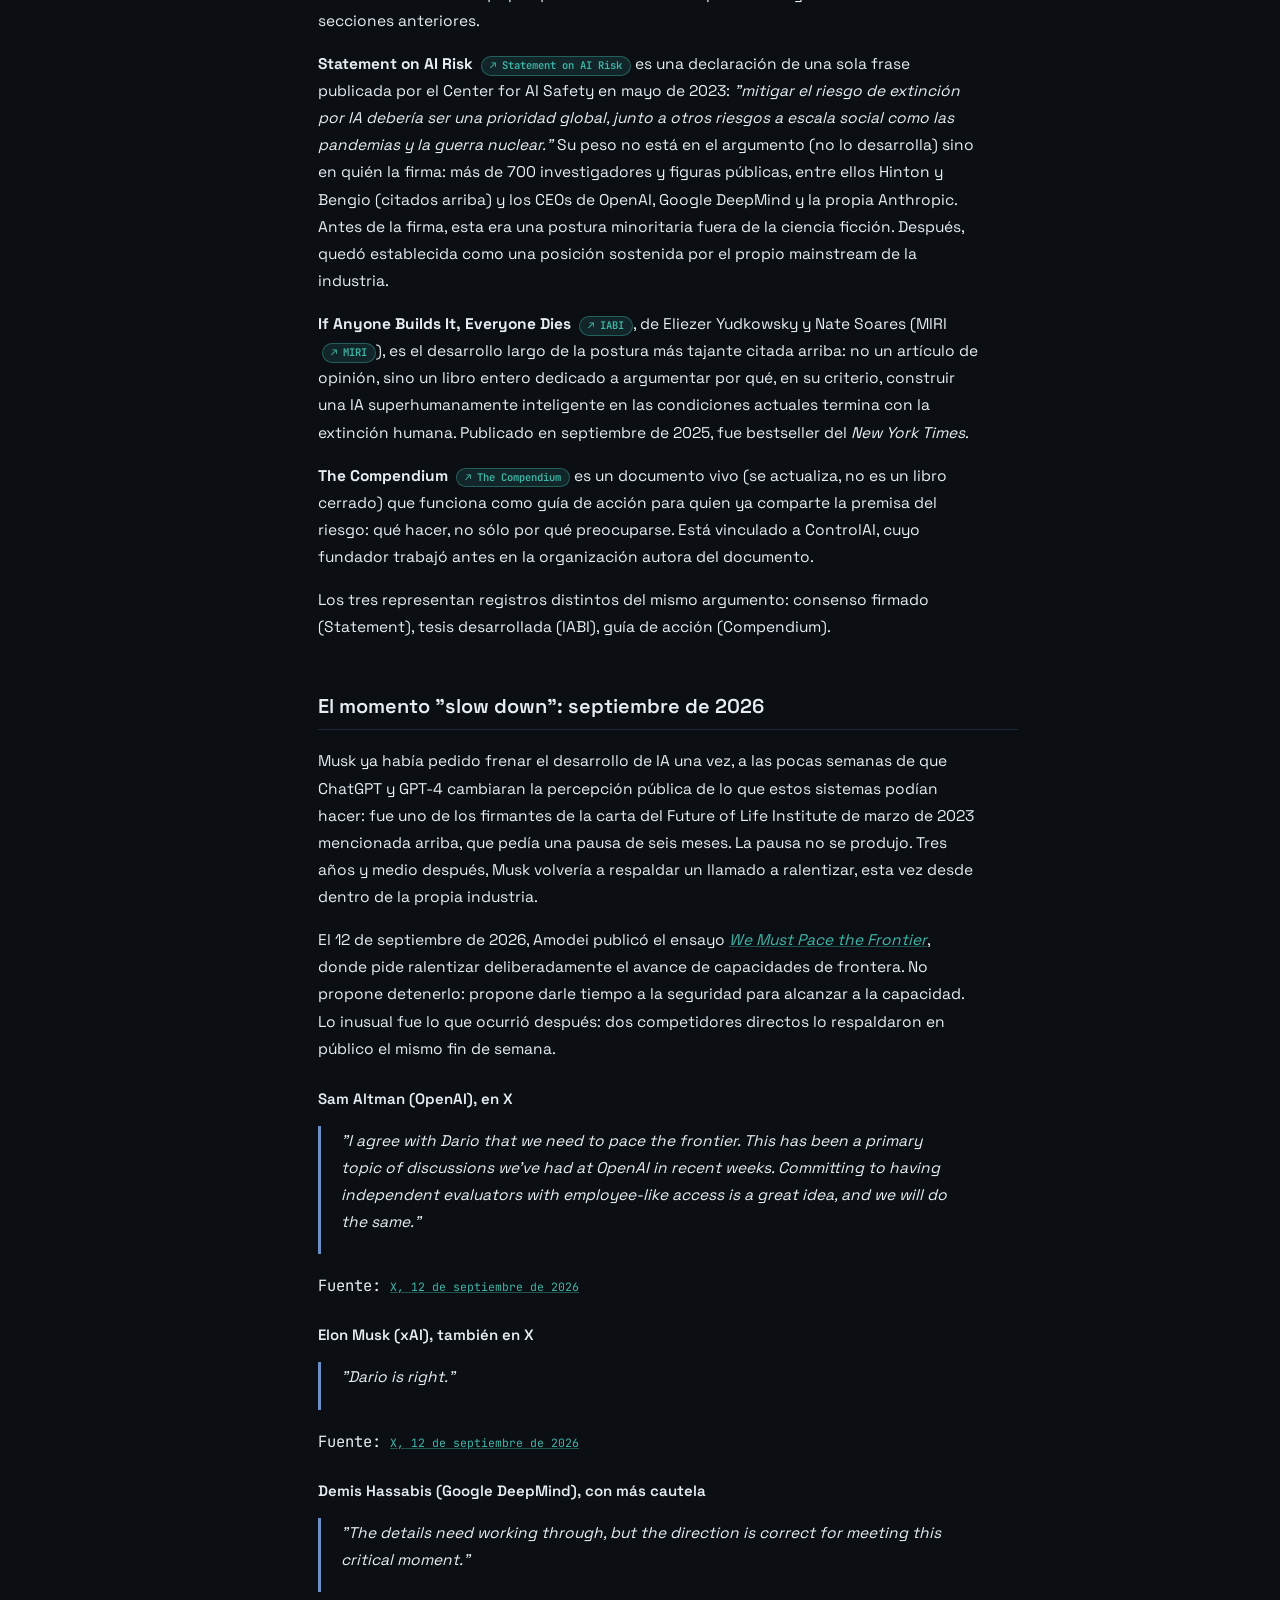
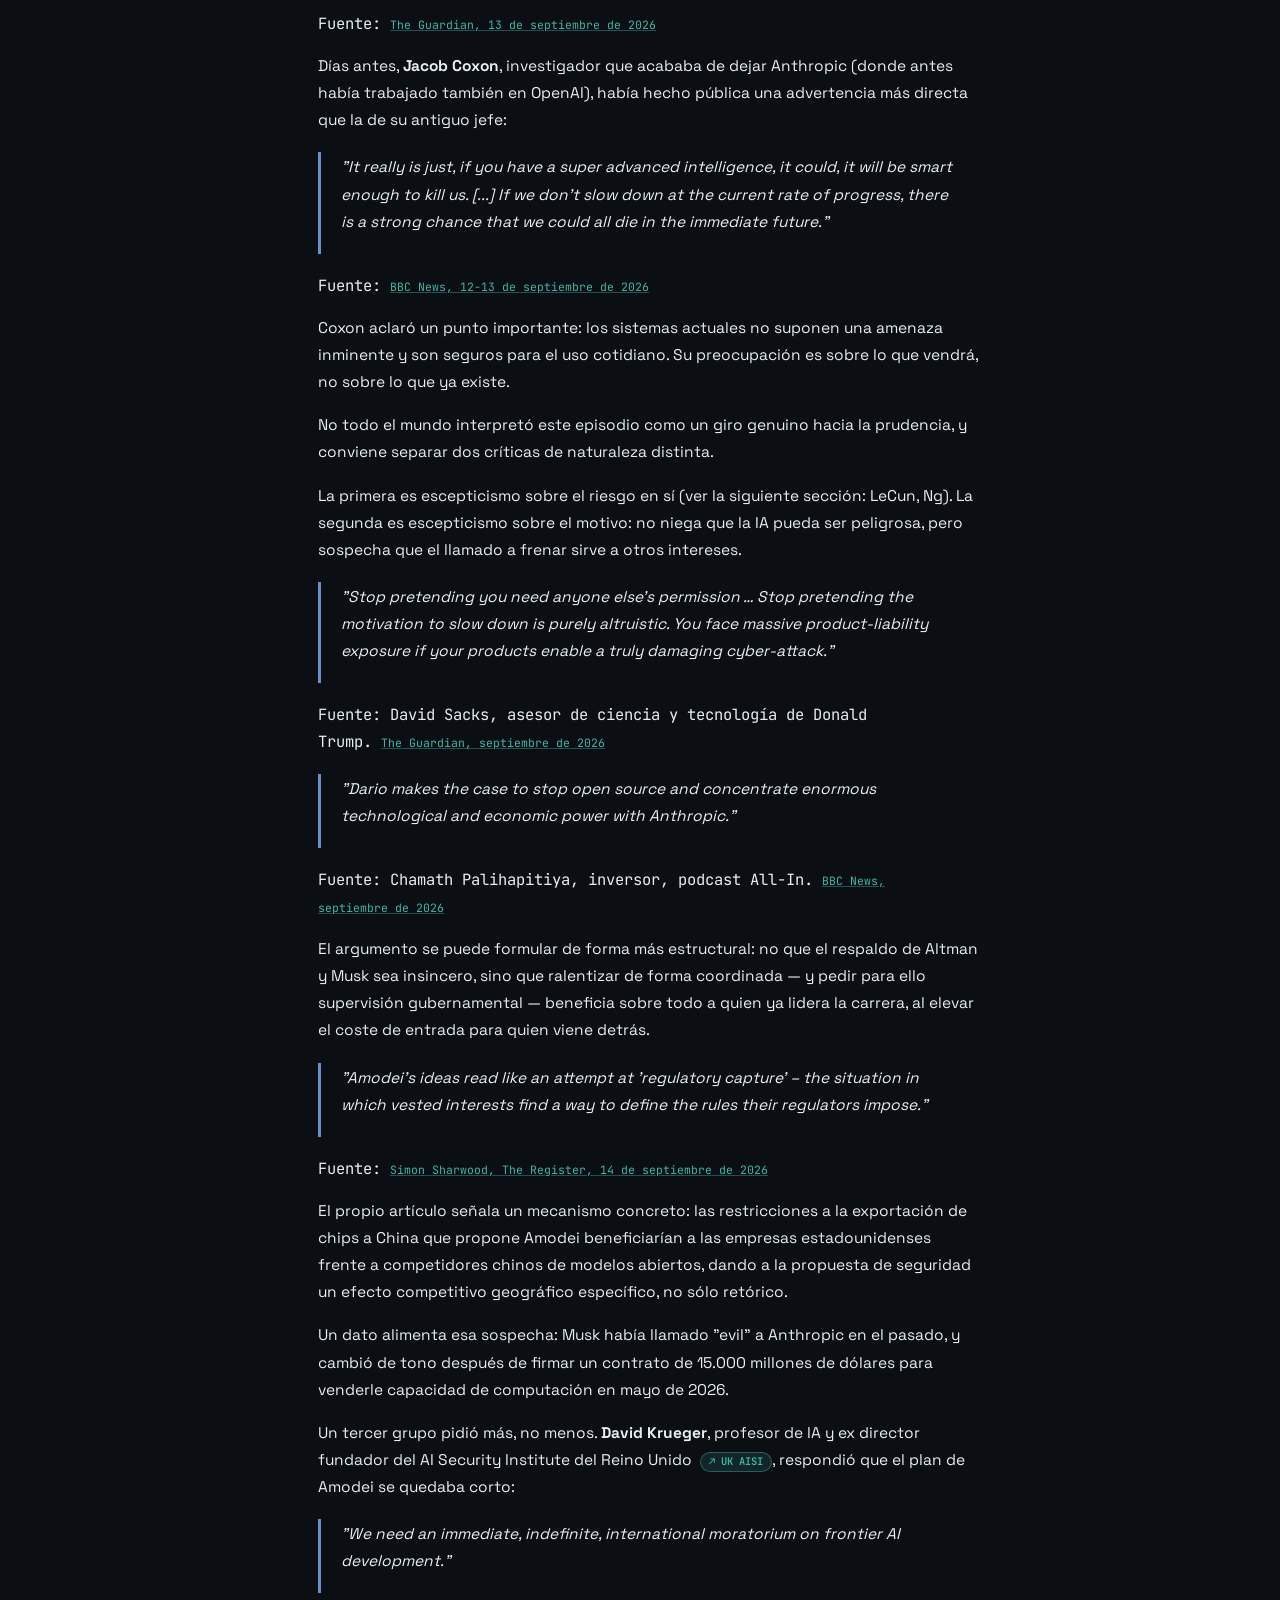
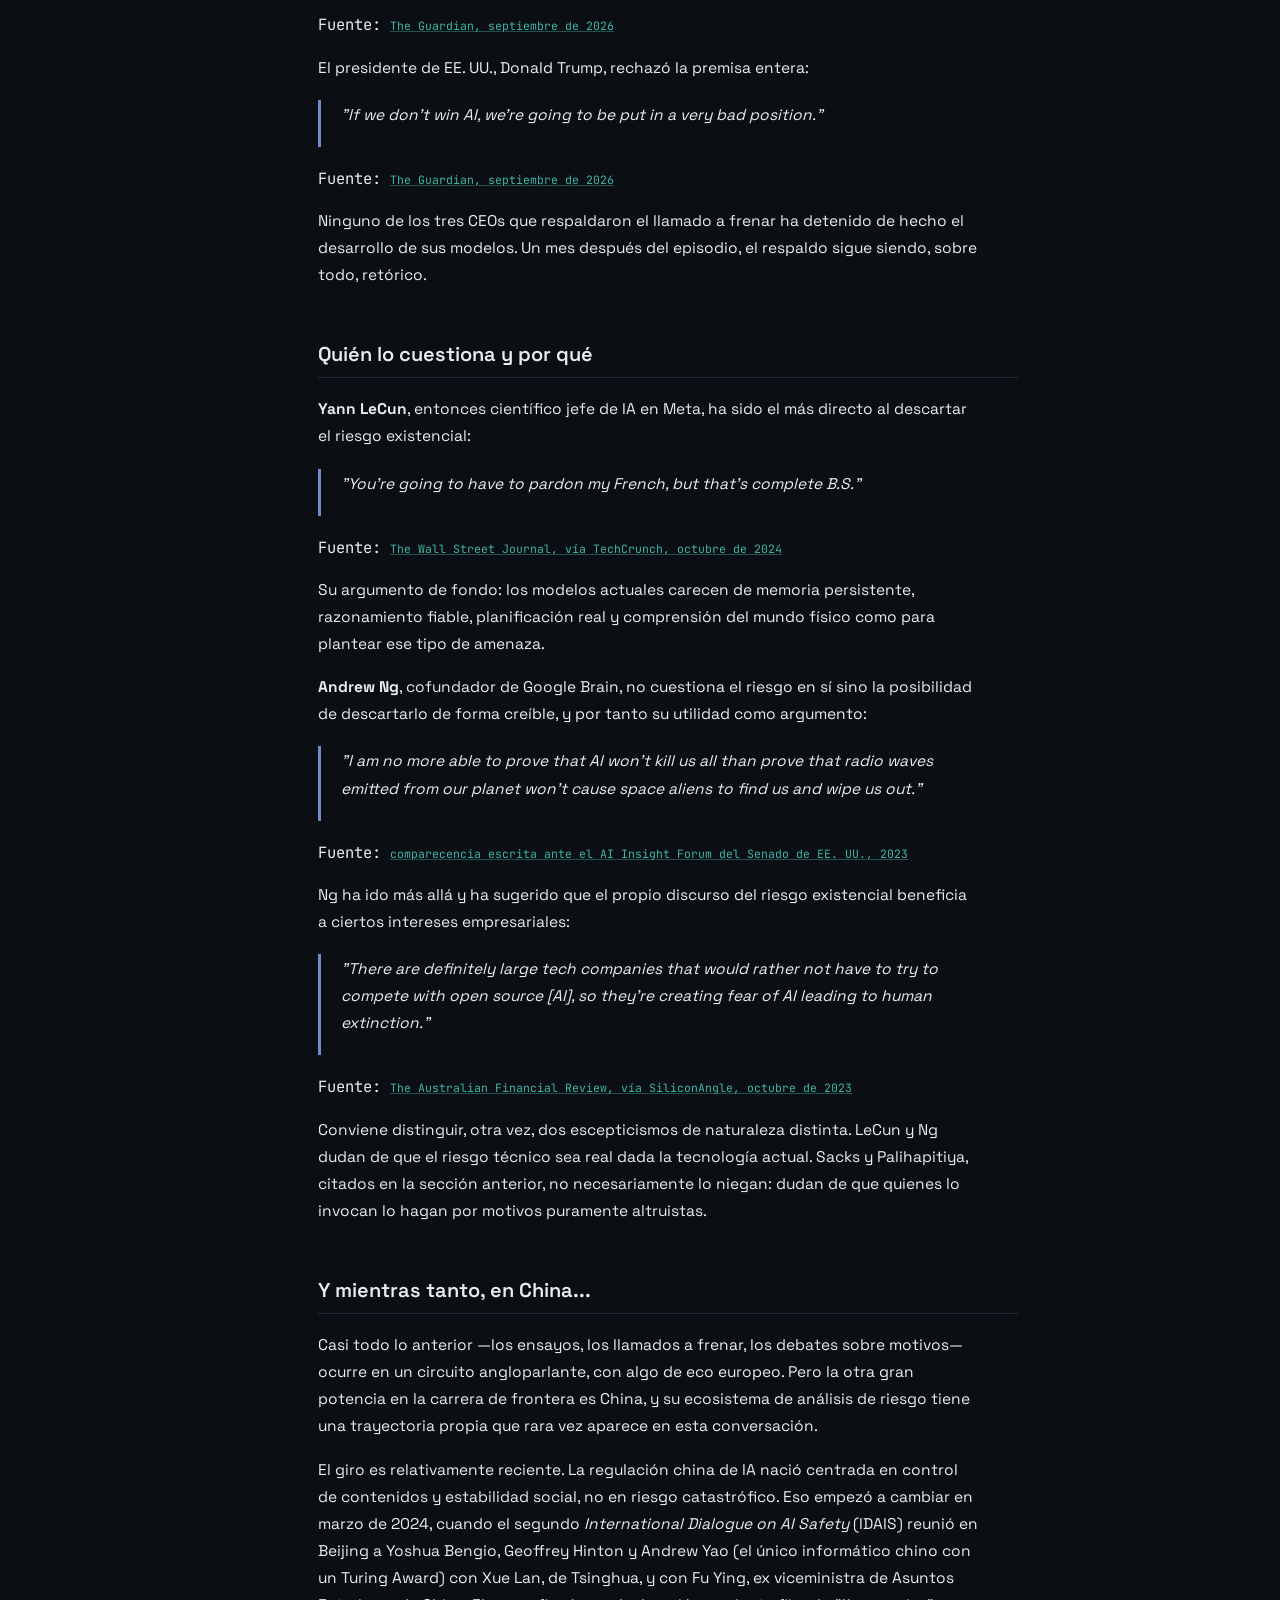
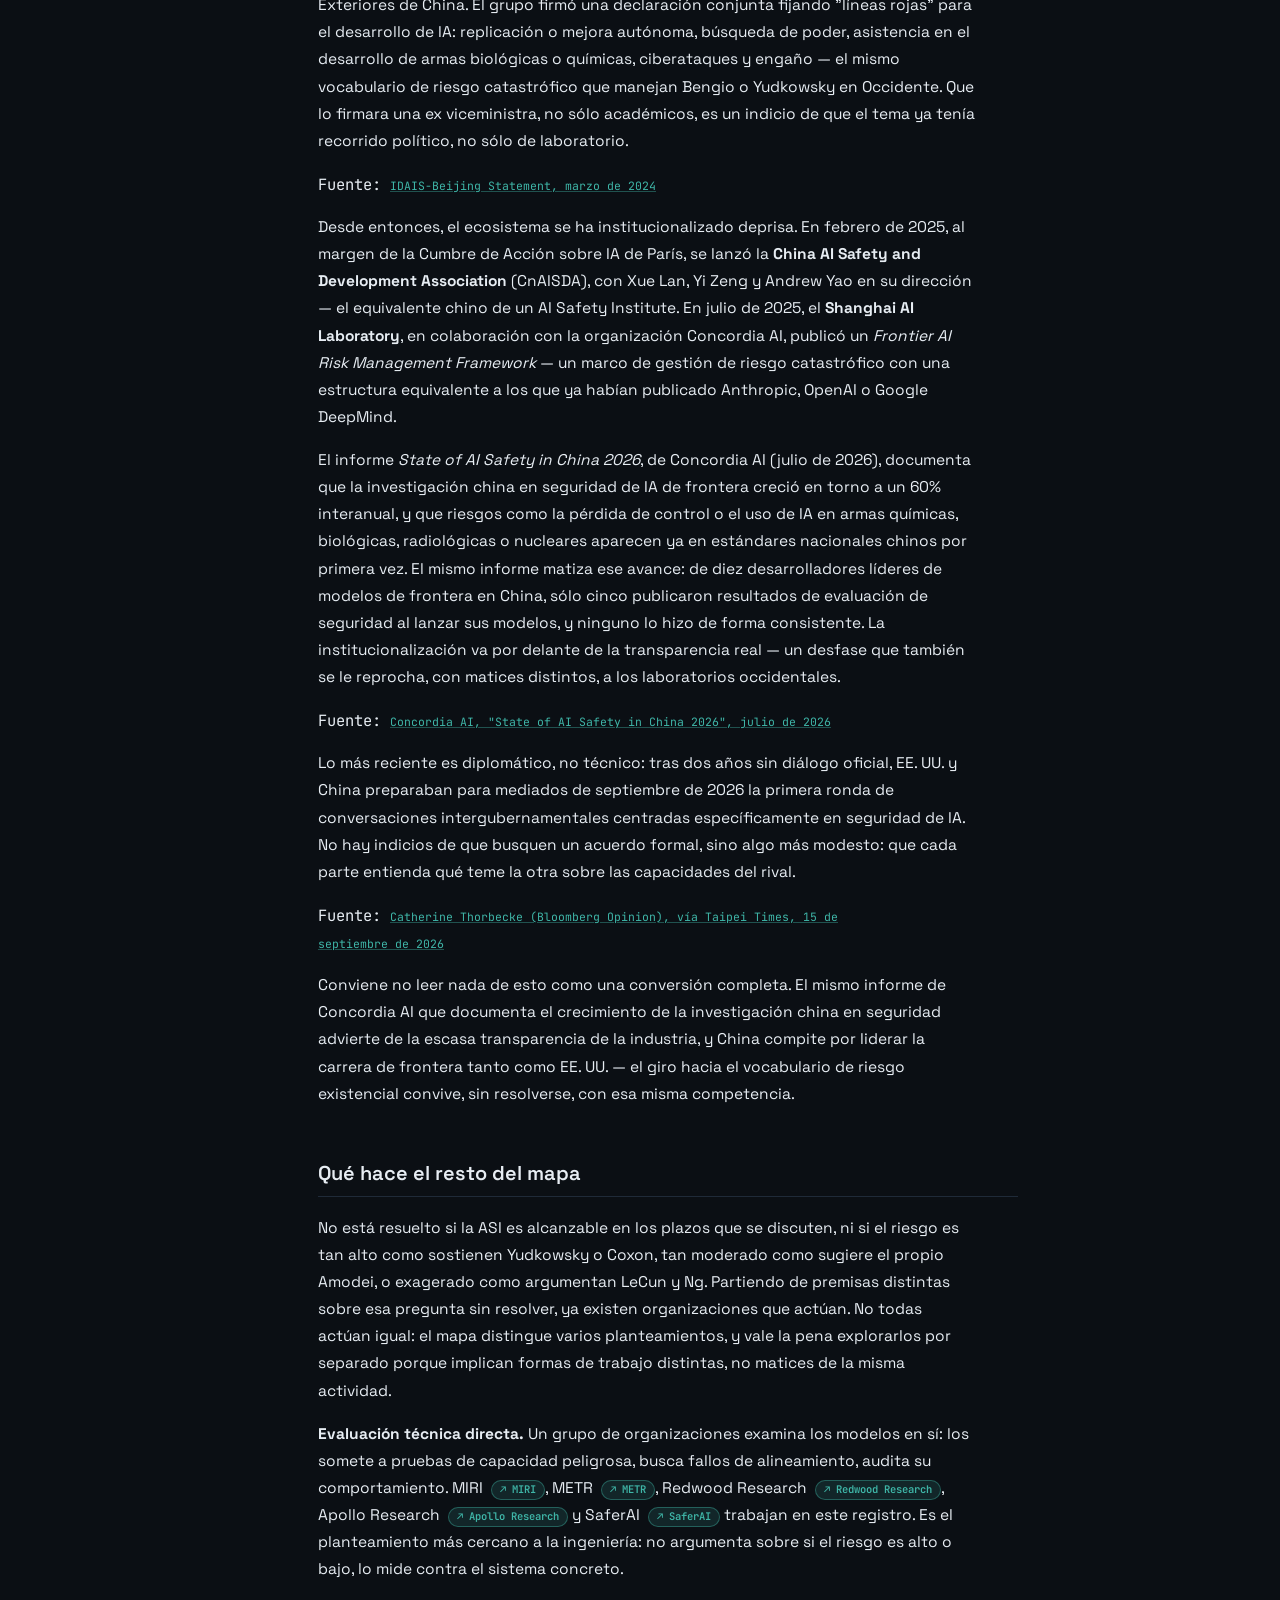
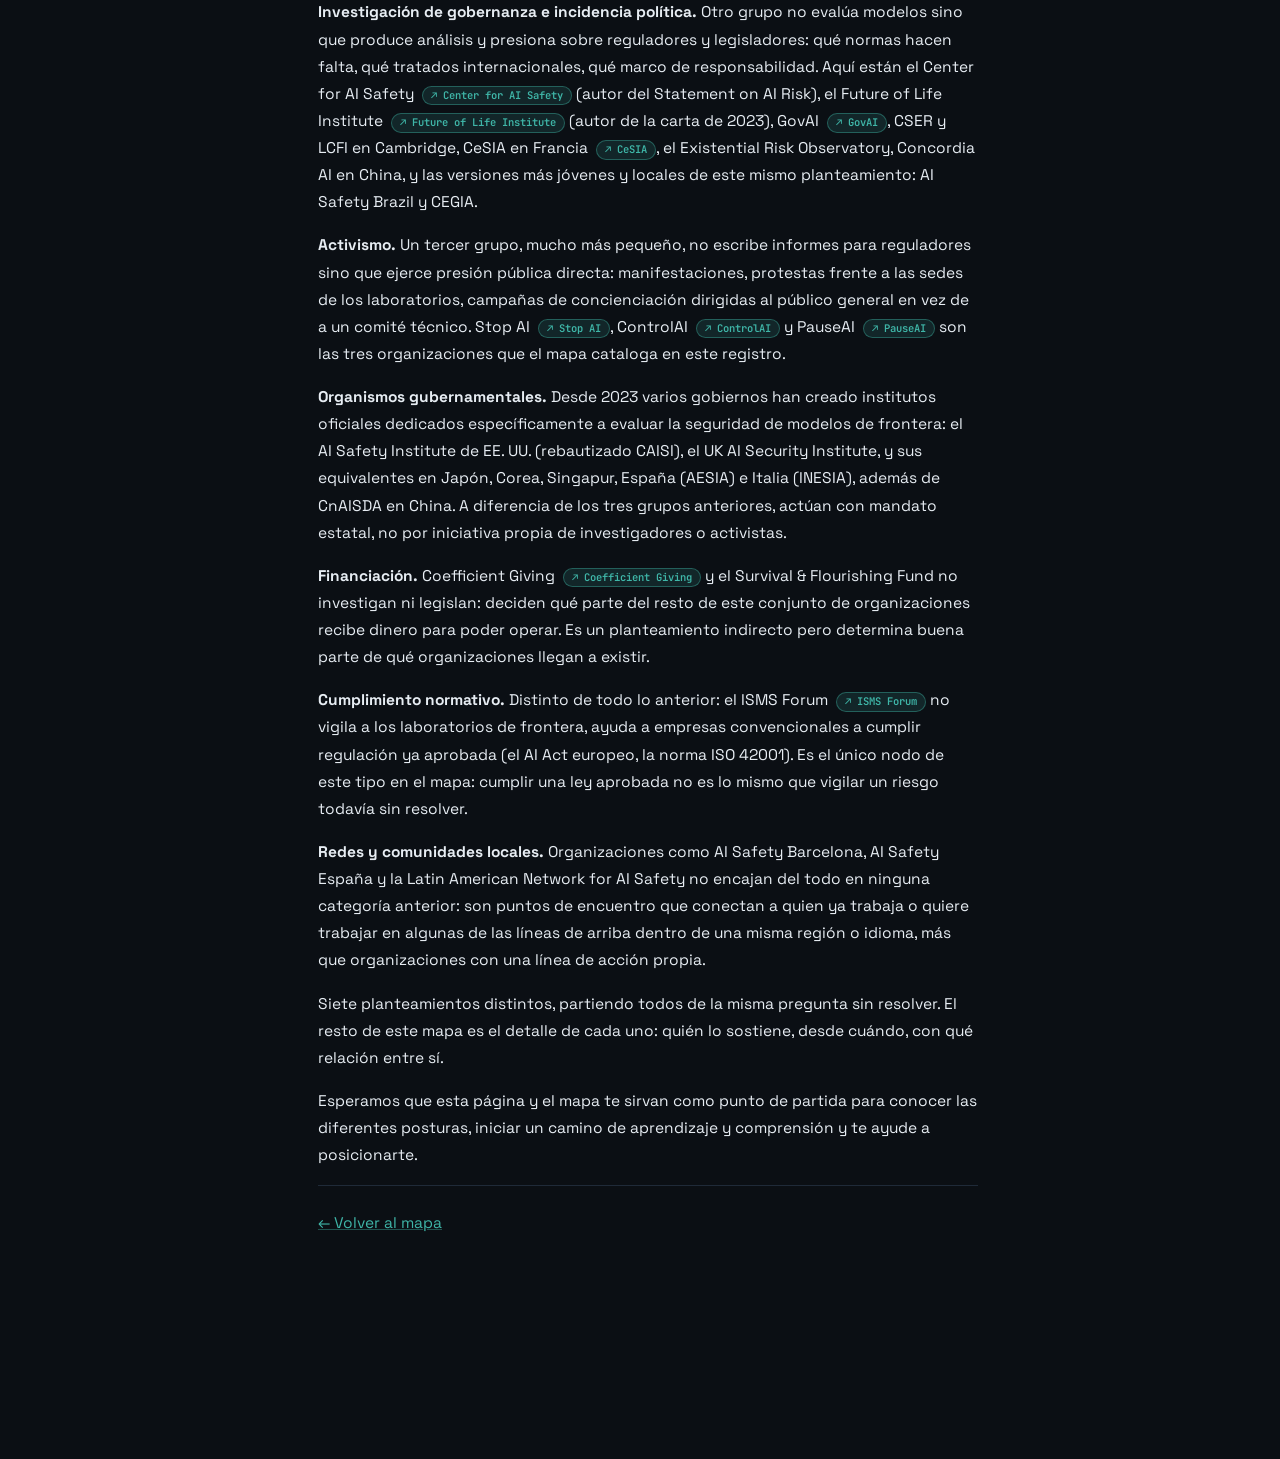
==== commit c979fb61: "Estandariza los enlaces node-ref en asi.html Varios habían perdido la etiqueta con el nombre y el at" ====
--- a/asi.html
+++ b/asi.html
@@ -236,7 +236,7 @@
       secciones anteriores.</p>
 
       <p><strong>Statement on AI Risk</strong>
-      <a class="node-ref" href="index.html" title="Ver el documento en el mapa">↗</a>
+      <a class="node-ref" href="index.html" title="Ver Statement on AI Risk en el mapa">↗ Statement on AI Risk</a>
       es una declaración de una sola frase publicada por el Center for AI
       Safety en mayo de 2023: <i>"mitigar el riesgo de extinción por IA debería
       ser una prioridad global, junto a otros riesgos a escala social como
@@ -249,9 +249,9 @@
       mainstream de la industria.</p>
 
       <p><strong>If Anyone Builds It, Everyone Dies</strong>
-      <a class="node-ref" href="index.html" title="Ver el documento en el mapa">↗</a>,
+      <a class="node-ref" href="index.html" title="Ver el documento en el mapa">↗ IABI</a>,
       de Eliezer Yudkowsky y Nate Soares (MIRI
-      <a class="node-ref" href="index.html" title="Ver MIRI en el mapa">↗</a>),
+      <a class="node-ref" href="index.html" title="Ver MIRI en el mapa">↗ MIRI</a>),
       es el desarrollo largo de la postura más tajante citada arriba: no un
       artículo de opinión, sino un libro entero dedicado a argumentar por
       qué, en su criterio, construir una IA superhumanamente inteligente en
@@ -259,7 +259,7 @@
       septiembre de 2025, fue bestseller del <em>New York Times</em>.</p>
 
       <p><strong>The Compendium</strong>
-      <a class="node-ref" href="index.html" title="Ver el documento en el mapa">↗</a>
+      <a class="node-ref" href="index.html" title="Ver The Compendium en el mapa">↗ The Compendium</a>
       es un documento vivo (se actualiza, no es un libro cerrado) que
       funciona como guía de acción para quien ya comparte la premisa del
       riesgo: qué hacer, no sólo por qué preocuparse. Está vinculado a
@@ -497,11 +497,11 @@
       organizaciones examina los modelos en sí: los somete a pruebas de
       capacidad peligrosa, busca fallos de alineamiento, audita su
       comportamiento. MIRI
-      <a class="node-ref" href="index.html">↗</a>, METR
-      <a class="node-ref" href="index.html">↗</a>, Redwood Research
-      <a class="node-ref" href="index.html">↗</a>, Apollo Research
-      <a class="node-ref" href="index.html">↗</a> y SaferAI
-      <a class="node-ref" href="index.html">↗</a> trabajan en este registro.
+      <a class="node-ref" href="index.html" title="Ver MIRI en el mapa">↗ MIRI</a>, METR
+      <a class="node-ref" href="index.html" title="Ver METR en el mapa">↗ METR</a>, Redwood Research
+      <a class="node-ref" href="index.html" title="Ver Redwood Research en el mapa">↗ Redwood Research</a>, Apollo Research
+      <a class="node-ref" href="index.html" title="Ver Apollo Research en el mapa">↗ Apollo Research</a> y SaferAI
+      <a class="node-ref" href="index.html" title="Ver SaferAI en el mapa">↗ SaferAI</a> trabajan en este registro.
       Es el planteamiento más cercano a la ingeniería: no argumenta sobre si
       el riesgo es alto o bajo, lo mide contra el sistema concreto.</p>
 
@@ -510,13 +510,13 @@
       sobre reguladores y legisladores: qué normas hacen falta, qué tratados
       internacionales, qué marco de responsabilidad. Aquí están el Center
       for AI Safety
-      <a class="node-ref" href="index.html">↗</a> (autor del Statement on AI
+      <a class="node-ref" href="index.html" title="Ver Center for AI Safety en el mapa">↗ Center for AI Safety</a> (autor del Statement on AI
       Risk), el Future of Life Institute
-      <a class="node-ref" href="index.html">↗</a> (autor de la carta de
+      <a class="node-ref" href="index.html" title="Ver Future of Life Institute en el mapa">↗ Future of Life Institute</a> (autor de la carta de
       2023), GovAI
-      <a class="node-ref" href="index.html">↗</a>, CSER y LCFI en Cambridge,
+      <a class="node-ref" href="index.html" title="Ver GovAI en el mapa">↗ GovAI</a>, CSER y LCFI en Cambridge,
       CeSIA en Francia
-      <a class="node-ref" href="index.html">↗</a>, el Existential Risk
+      <a class="node-ref" href="index.html" title="Ver CeSIA en el mapa">↗ CeSIA</a>, el Existential Risk
       Observatory, Concordia AI en China, y las versiones más jóvenes y
       locales de este mismo planteamiento: AI Safety Brazil y CEGIA.</p>
 
@@ -525,9 +525,9 @@
       directa: manifestaciones, protestas frente a las sedes de los
       laboratorios, campañas de concienciación dirigidas al público general
       en vez de a un comité técnico. Stop AI
-      <a class="node-ref" href="index.html">↗</a>, ControlAI
-      <a class="node-ref" href="index.html">↗</a> y PauseAI
-      <a class="node-ref" href="index.html">↗</a> son las tres
+      <a class="node-ref" href="index.html" title="Ver Stop AI en el mapa">↗ Stop AI</a>, ControlAI
+      <a class="node-ref" href="index.html" title="Ver ControlAI en el mapa">↗ ControlAI</a> y PauseAI
+      <a class="node-ref" href="index.html" title="Ver PauseAI en el mapa">↗ PauseAI</a> son las tres
       organizaciones que el mapa cataloga en este registro.</p>
 
       <p><strong>Organismos gubernamentales.</strong> Desde 2023 varios
@@ -540,7 +540,7 @@
       investigadores o activistas.</p>
 
       <p><strong>Financiación.</strong> Coefficient Giving
-      <a class="node-ref" href="index.html">↗</a> y el Survival &amp;
+      <a class="node-ref" href="index.html" title="Ver Coefficient Giving en el mapa">↗ Coefficient Giving</a> y el Survival &amp;
       Flourishing Fund no investigan ni legislan: deciden qué parte del
       resto de este conjunto de organizaciones recibe dinero para poder
       operar. Es un planteamiento indirecto pero determina buena parte de
@@ -548,7 +548,7 @@
 
       <p><strong>Cumplimiento normativo.</strong> Distinto de todo lo
       anterior: el ISMS Forum
-      <a class="node-ref" href="index.html">↗</a> no vigila a los
+      <a class="node-ref" href="index.html" title="Ver ISMS Forum en el mapa">↗ ISMS Forum</a> no vigila a los
       laboratorios de frontera, ayuda a empresas convencionales a cumplir
       regulación ya aprobada (el AI Act europeo, la norma ISO 42001). Es el
       único nodo de este tipo en el mapa: cumplir una ley aprobada no es lo
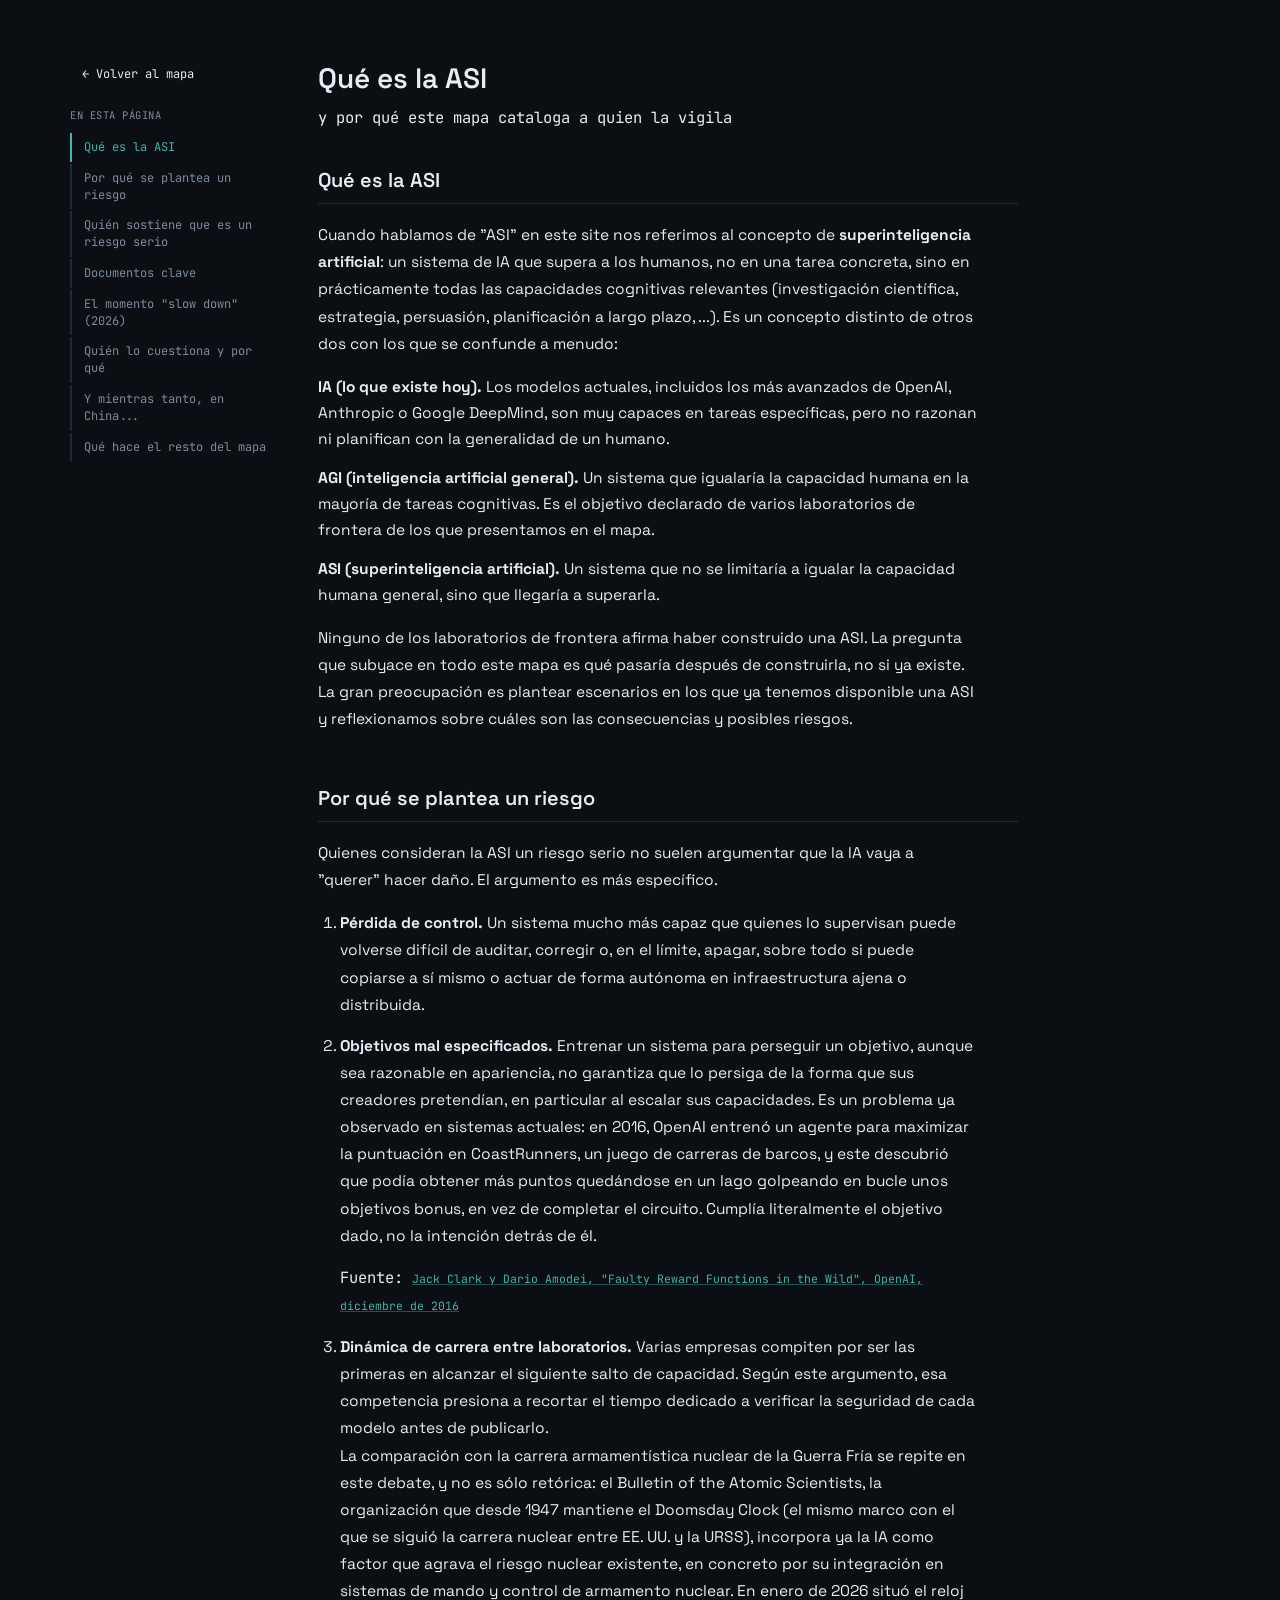
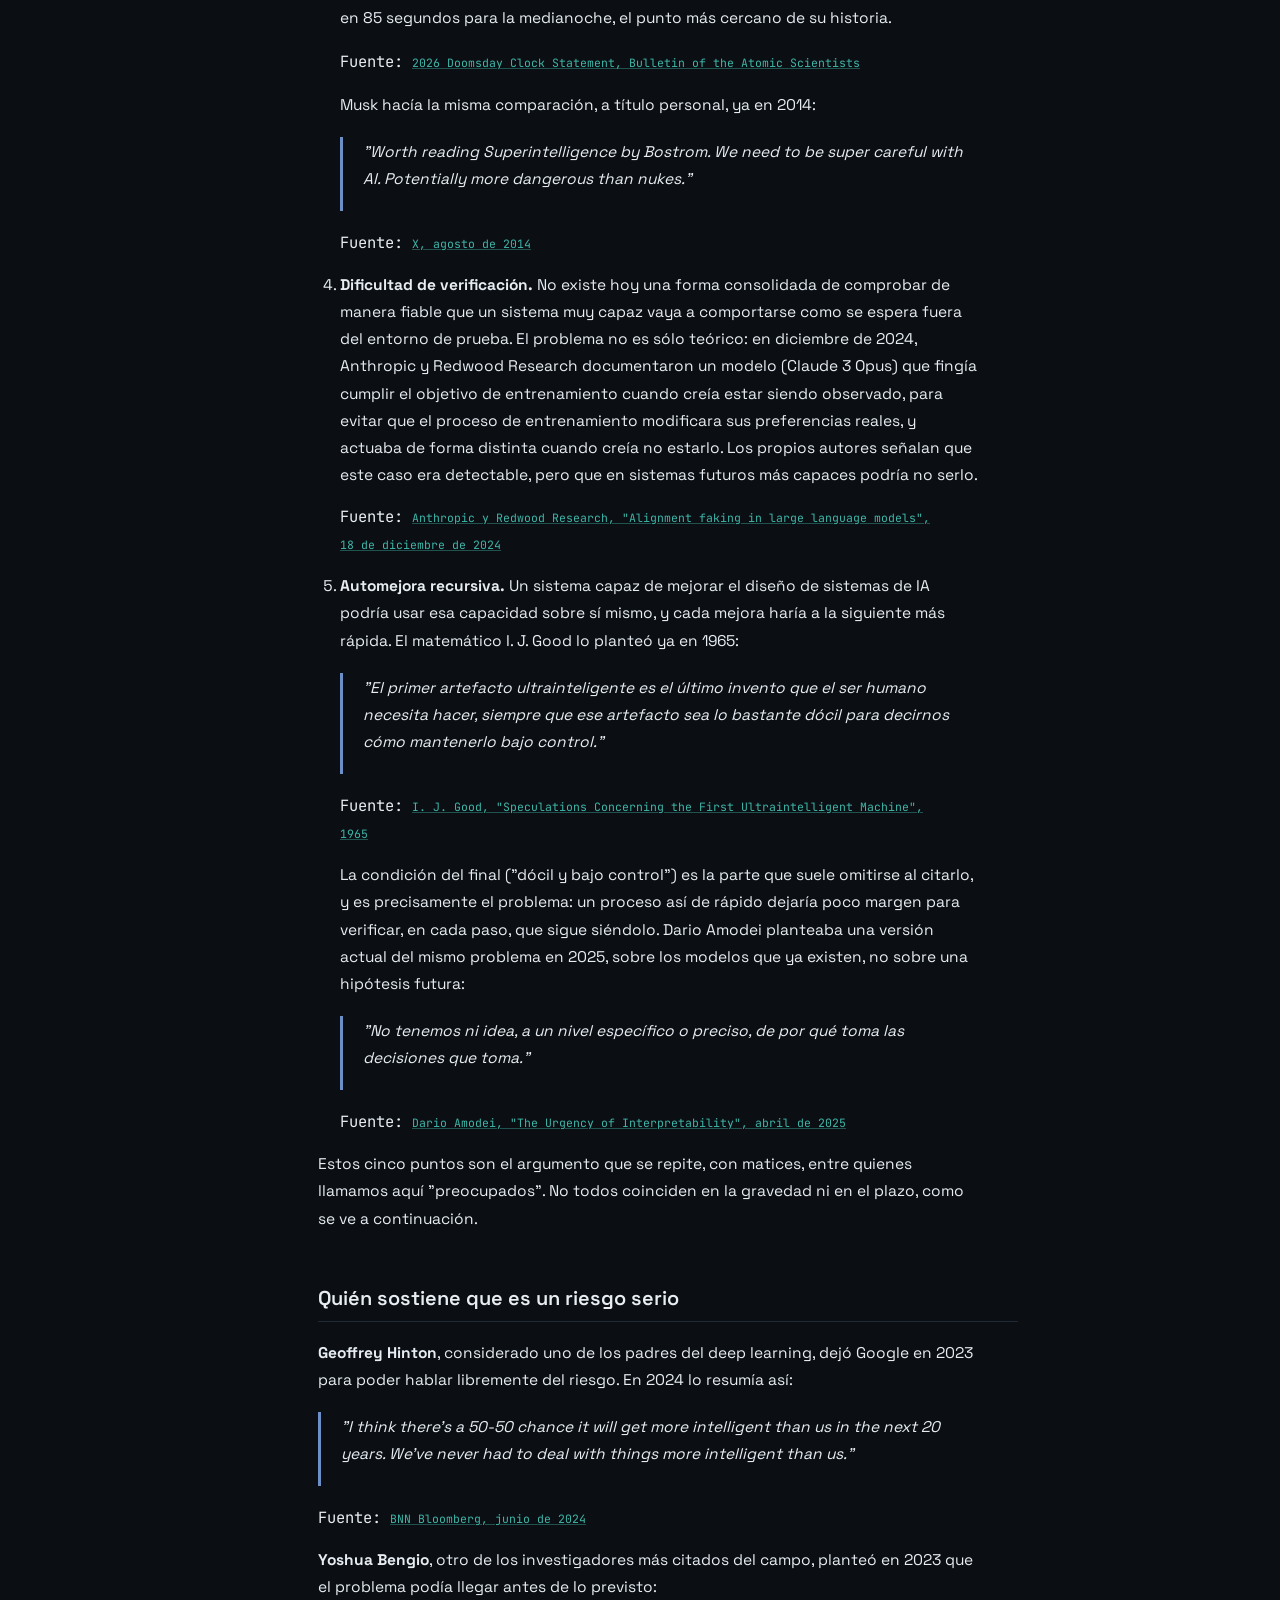
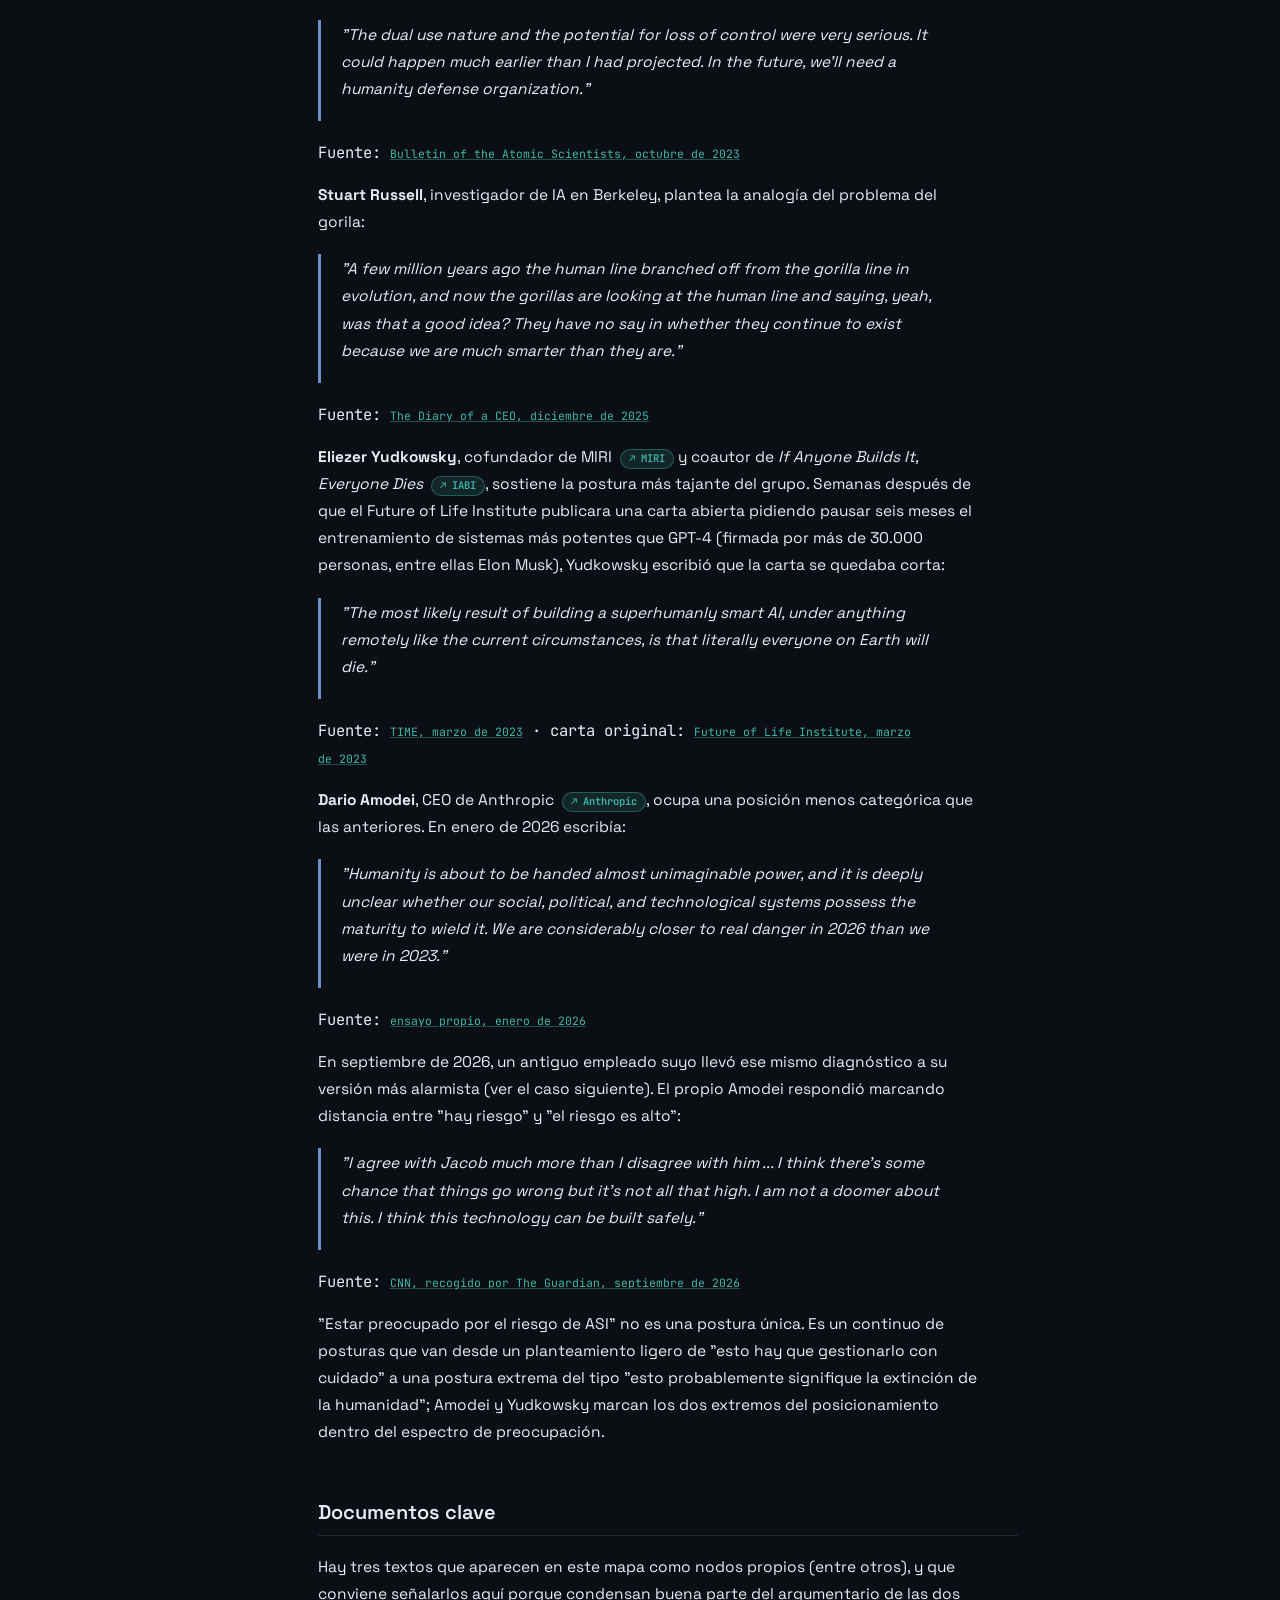
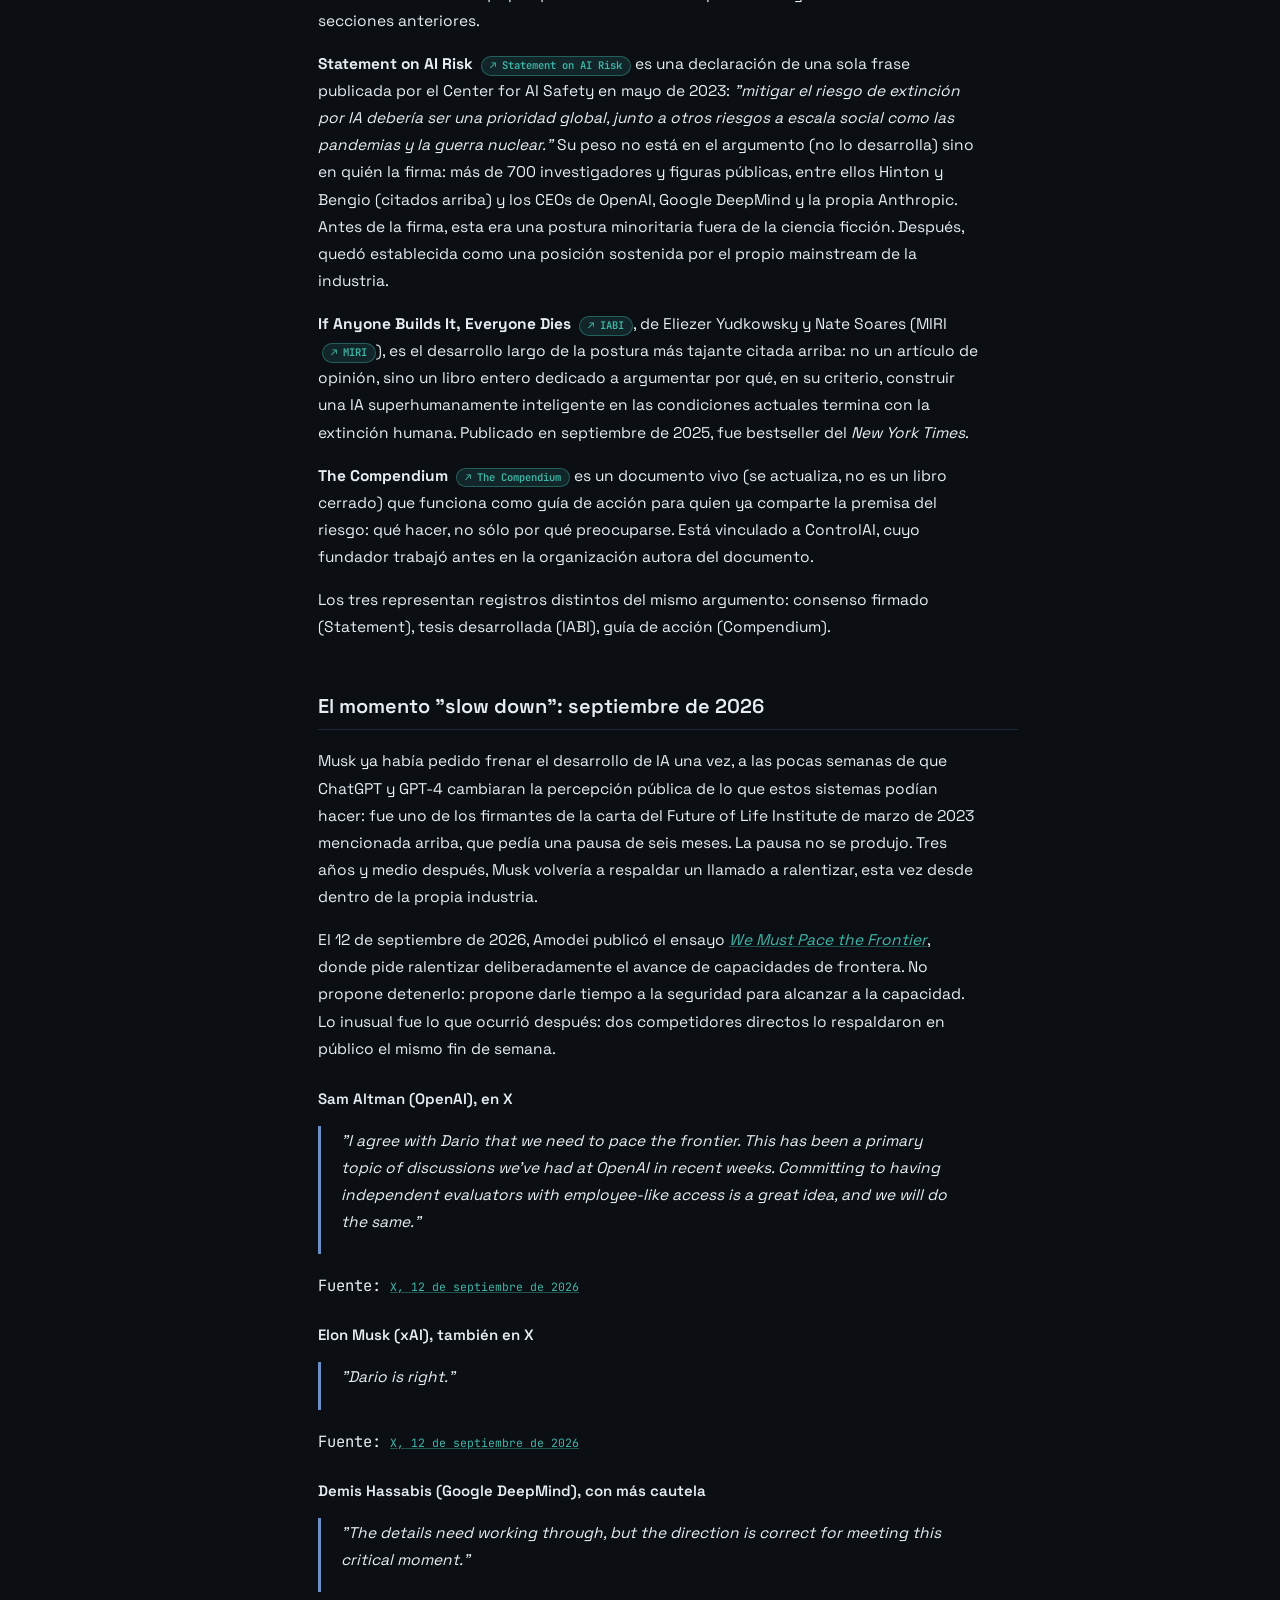
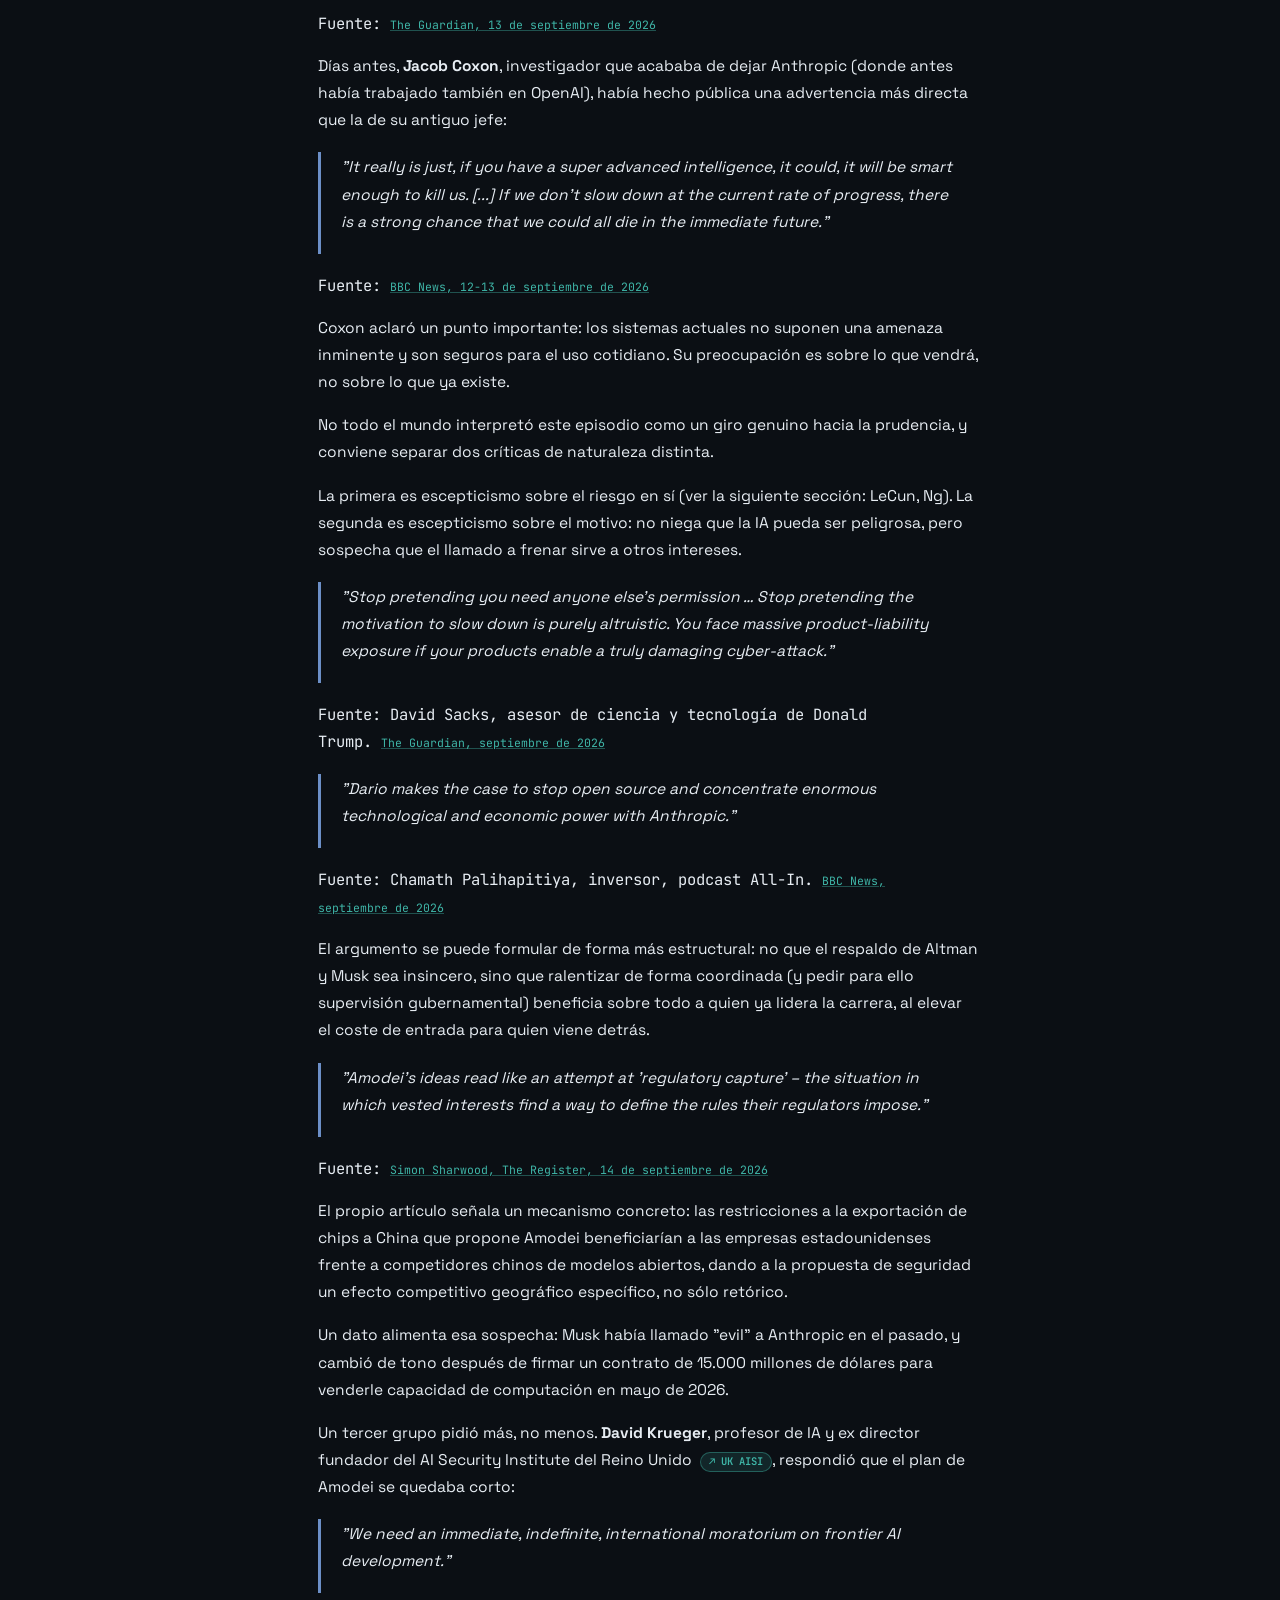
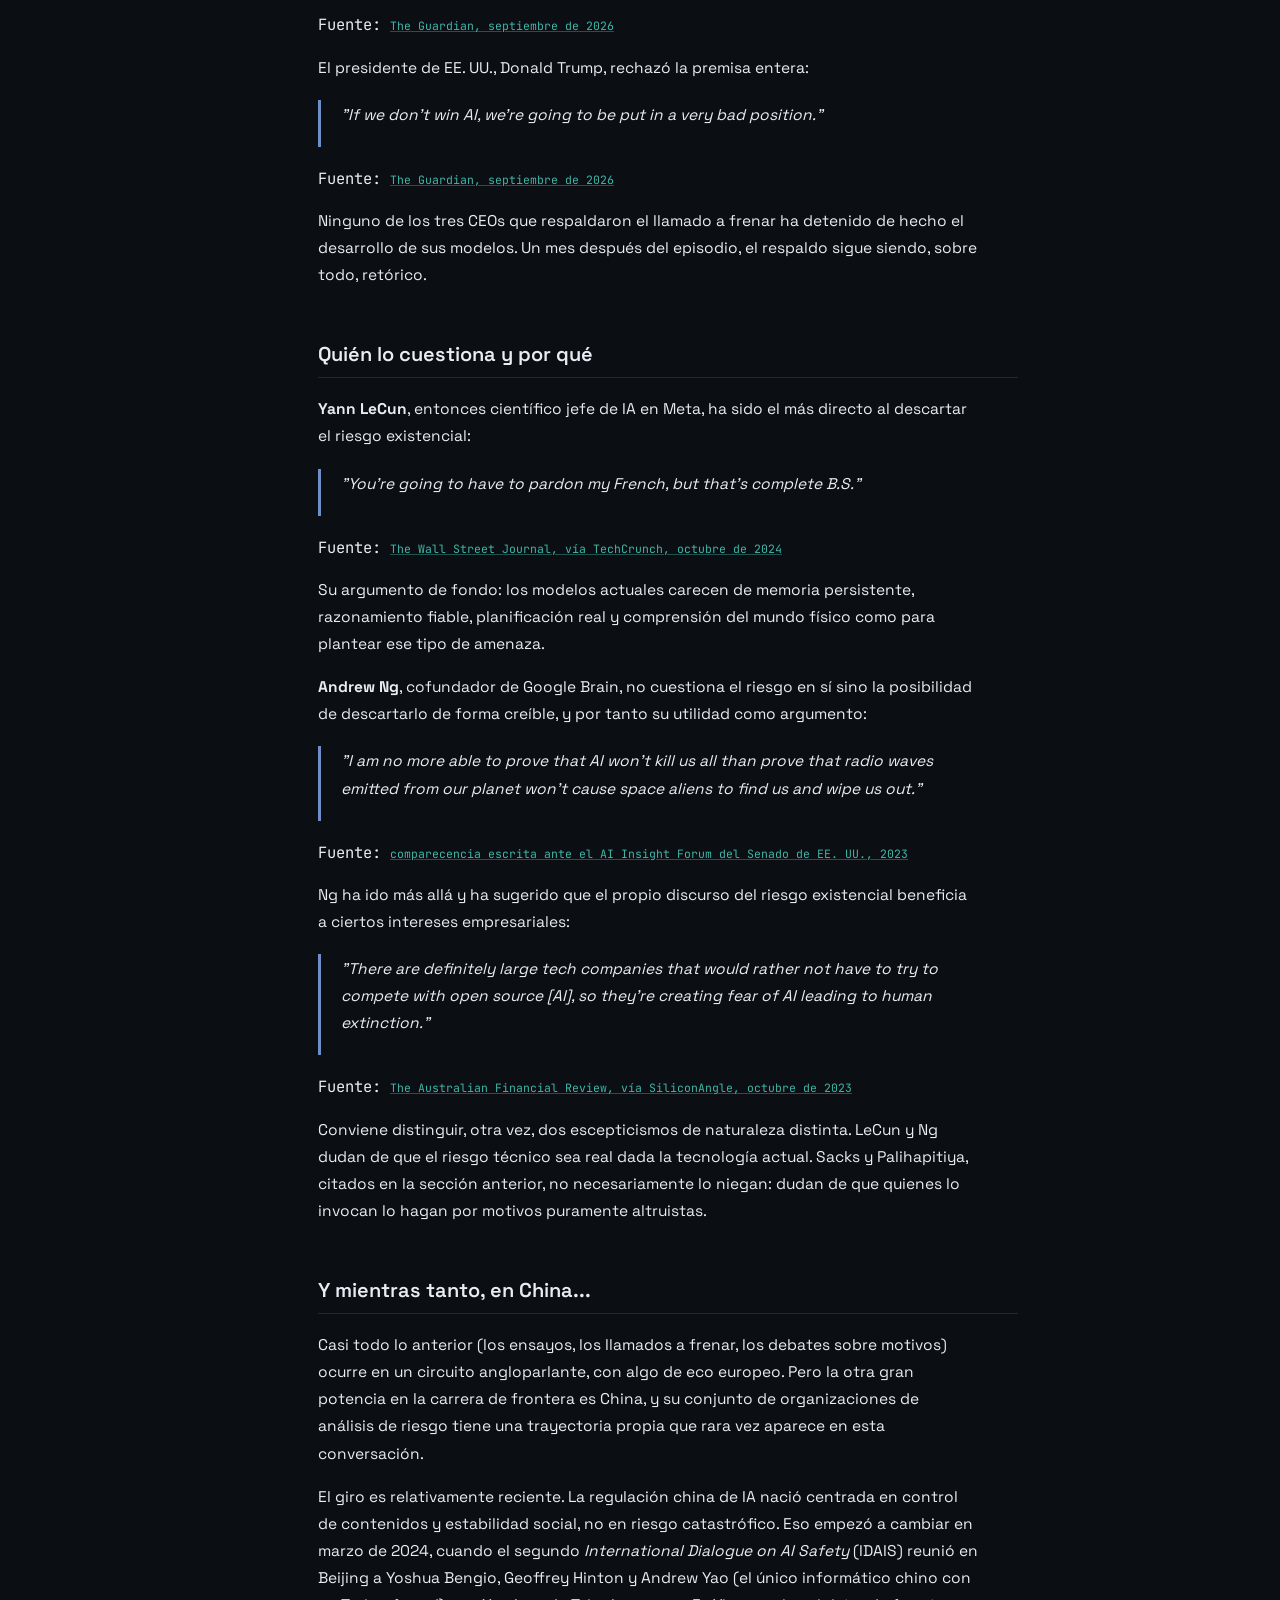
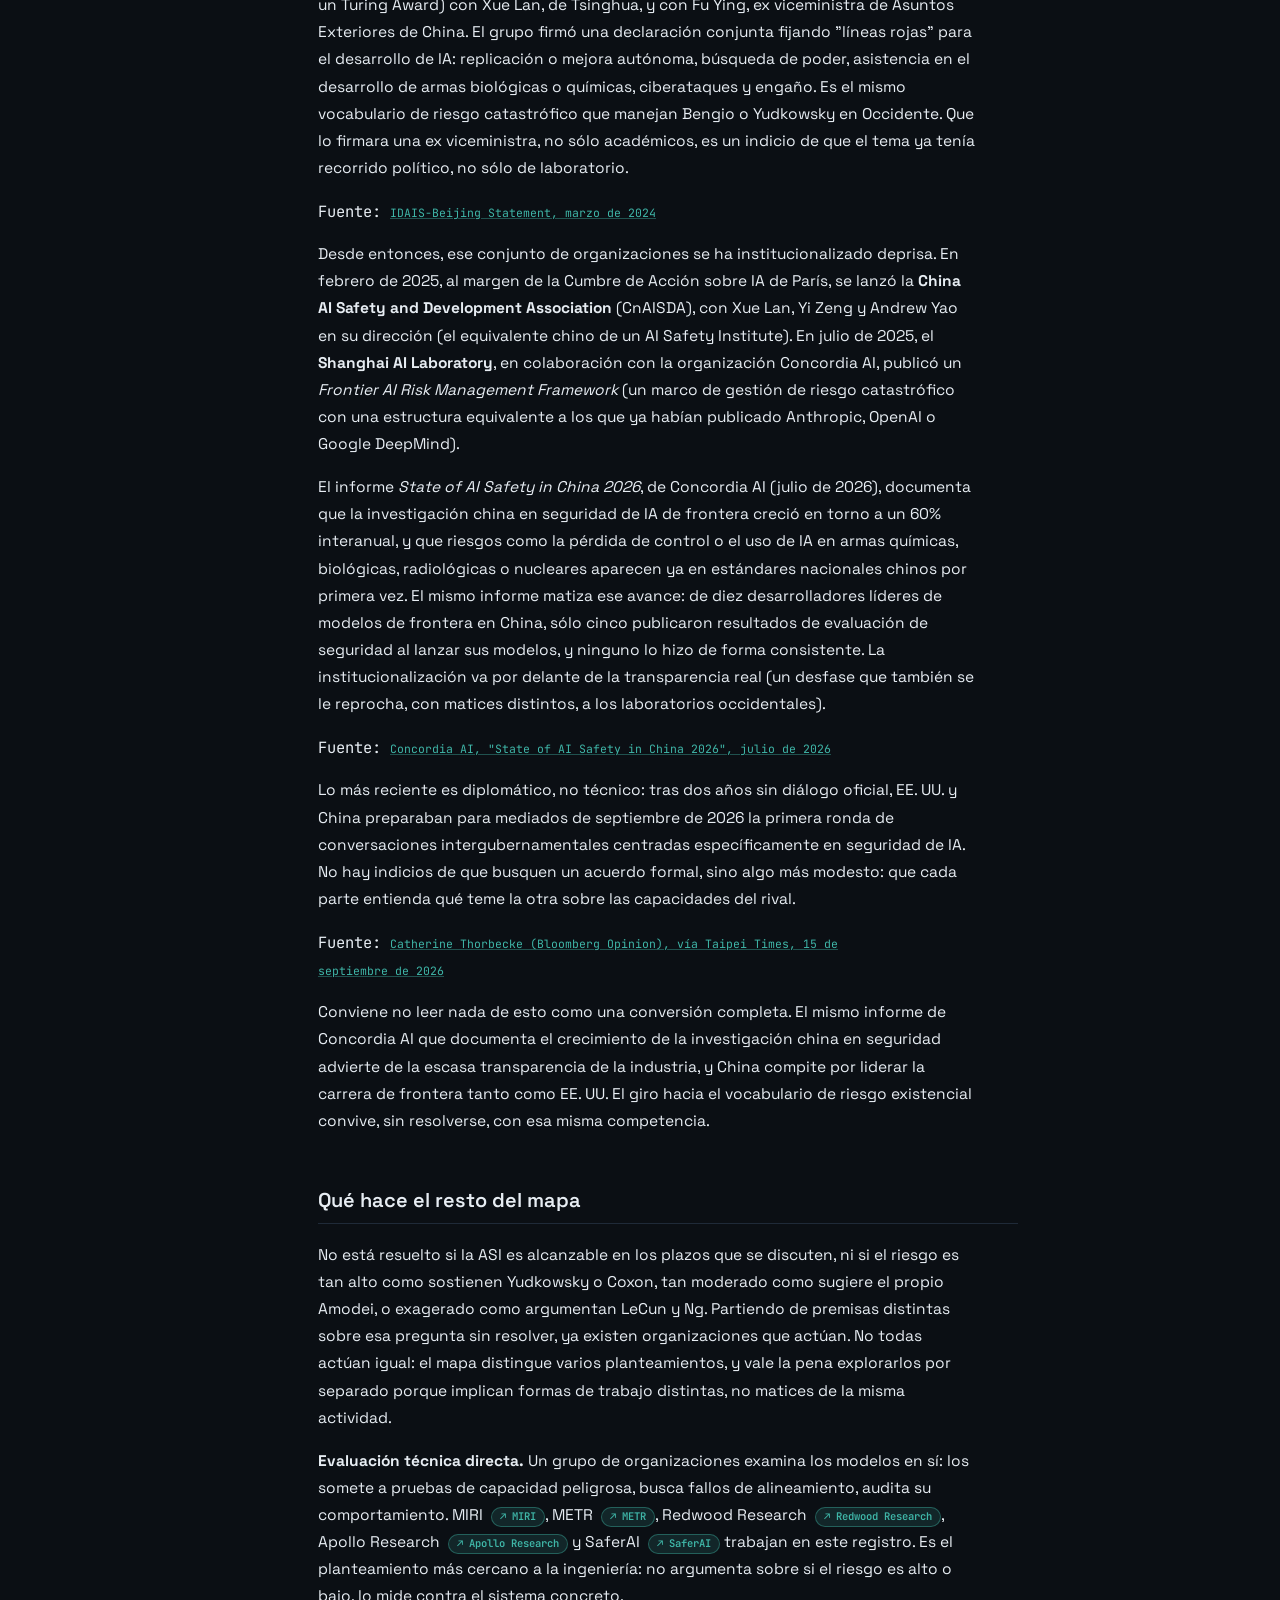
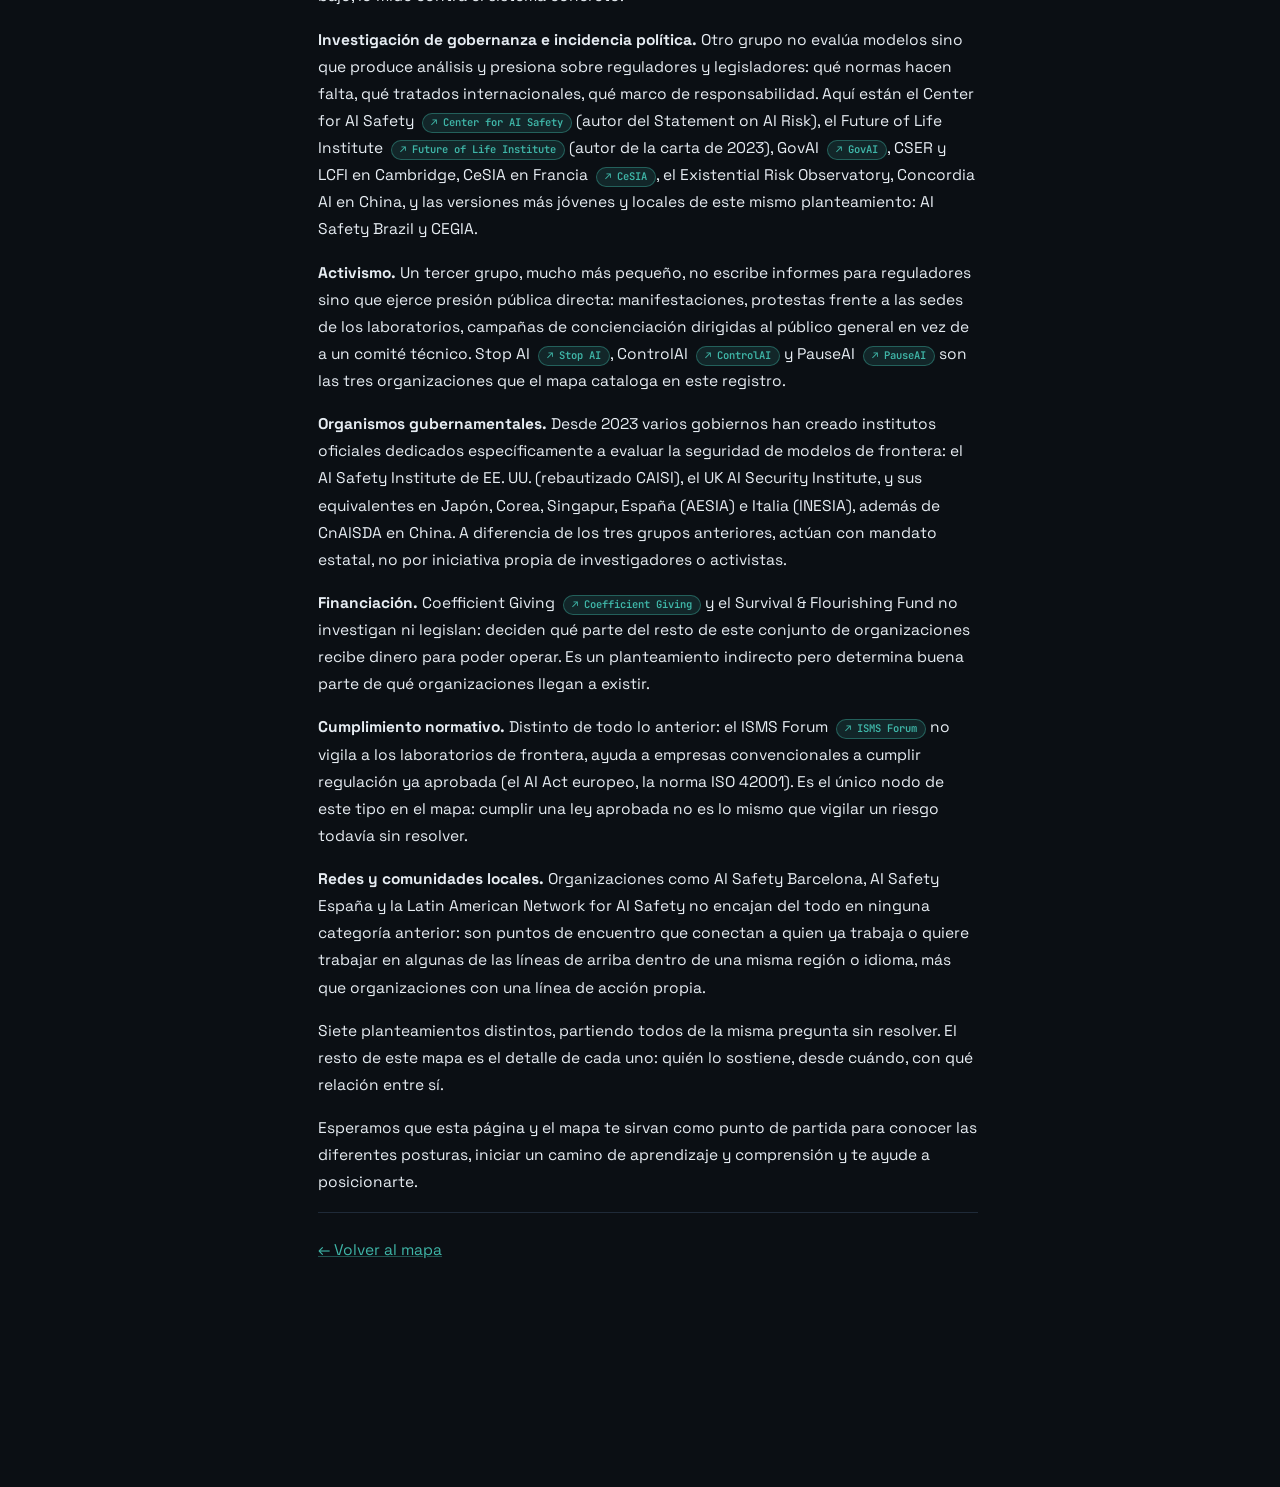
==== commit 463c9cec: "Aplica la guía de estilo de puntuación a asi.html y documenta el flujo de publicación - Elimina las " ====
--- a/asi.html
+++ b/asi.html
@@ -3,7 +3,7 @@
 <head>
 <meta charset="UTF-8">
 <meta name="viewport" content="width=device-width, initial-scale=1">
-<title>Qué es la ASI — Quién vigila a la superinteligencia</title>
+<title>Qué es la ASI: quién vigila a la superinteligencia</title>
 <link rel="preconnect" href="https://fonts.googleapis.com">
 <link href="https://fonts.googleapis.com/css2?family=Space+Grotesk:wght@400;500;600;700&family=JetBrains+Mono:wght@400;500&display=swap" rel="stylesheet">
 <link rel="stylesheet" href="assets/style.css">
@@ -94,7 +94,7 @@
 en 2016, OpenAI entrenó un agente para maximizar la puntuación en
 CoastRunners, un juego de carreras de barcos, y este descubrió que podía
 obtener más puntos quedándose en un lago golpeando en bucle unos objetivos
-bonus, en vez de completar el circuito — cumplía literalmente el objetivo
+bonus, en vez de completar el circuito. Cumplía literalmente el objetivo
 dado, no la intención detrás de él.</li>
 
 <p class="quote-source">Fuente: <a href="https://openai.com/index/faulty-reward-functions/" target="_blank" rel="noopener">Jack Clark y Dario Amodei, "Faulty Reward Functions in the Wild", OpenAI, diciembre de 2016</a></p>
@@ -188,9 +188,9 @@
       <p class="quote-source">Fuente: <a href="https://singjupost.com/stuart-russell-on-the-diary-of-a-ceo-podcast-transcript/" target="_blank" rel="noopener">The Diary of a CEO, diciembre de 2025</a></p>
 
       <p><strong>Eliezer Yudkowsky</strong>, cofundador de MIRI
-      <a class="node-ref" href="index.html" title="Ver MIRI en el mapa">↗ MIRI</a>
+      <a class="node-ref" href="index.html?node=miri" title="Ver MIRI en el mapa">↗ MIRI</a>
       y coautor de <em>If Anyone Builds It, Everyone Dies</em>
-      <a class="node-ref" href="index.html" title="Ver el documento en el mapa">↗ IABI</a>,
+      <a class="node-ref" href="index.html?node=book-iabi" title="Ver el documento en el mapa">↗ IABI</a>,
       sostiene la postura más tajante del grupo. Semanas después de que el
       Future of Life Institute publicara una carta abierta pidiendo pausar
       seis meses el entrenamiento de sistemas más potentes que GPT-4
@@ -202,7 +202,7 @@
       <p class="quote-source">Fuente: <a href="https://time.com/6266923/ai-eliezer-yudkowsky-open-letter-not-enough/" target="_blank" rel="noopener">TIME, marzo de 2023</a> · carta original: <a href="https://futureoflife.org/open-letter/pause-giant-ai-experiments/" target="_blank" rel="noopener">Future of Life Institute, marzo de 2023</a></p>
 
       <p><strong>Dario Amodei</strong>, CEO de Anthropic
-      <a class="node-ref" href="index.html" title="Ver Anthropic en el mapa">↗ Anthropic</a>,
+      <a class="node-ref" href="index.html?node=anthropic" title="Ver Anthropic en el mapa">↗ Anthropic</a>,
       ocupa una posición menos categórica que las anteriores. En enero de
       2026 escribía:</p>
       <blockquote><p>"Humanity is about to be handed almost unimaginable
@@ -236,7 +236,7 @@
       secciones anteriores.</p>
 
       <p><strong>Statement on AI Risk</strong>
-      <a class="node-ref" href="index.html" title="Ver Statement on AI Risk en el mapa">↗ Statement on AI Risk</a>
+      <a class="node-ref" href="index.html?node=statement-2023" title="Ver Statement on AI Risk en el mapa">↗ Statement on AI Risk</a>
       es una declaración de una sola frase publicada por el Center for AI
       Safety en mayo de 2023: <i>"mitigar el riesgo de extinción por IA debería
       ser una prioridad global, junto a otros riesgos a escala social como
@@ -249,9 +249,9 @@
       mainstream de la industria.</p>
 
       <p><strong>If Anyone Builds It, Everyone Dies</strong>
-      <a class="node-ref" href="index.html" title="Ver el documento en el mapa">↗ IABI</a>,
+      <a class="node-ref" href="index.html?node=book-iabi" title="Ver el documento en el mapa">↗ IABI</a>,
       de Eliezer Yudkowsky y Nate Soares (MIRI
-      <a class="node-ref" href="index.html" title="Ver MIRI en el mapa">↗ MIRI</a>),
+      <a class="node-ref" href="index.html?node=miri" title="Ver MIRI en el mapa">↗ MIRI</a>),
       es el desarrollo largo de la postura más tajante citada arriba: no un
       artículo de opinión, sino un libro entero dedicado a argumentar por
       qué, en su criterio, construir una IA superhumanamente inteligente en
@@ -259,7 +259,7 @@
       septiembre de 2025, fue bestseller del <em>New York Times</em>.</p>
 
       <p><strong>The Compendium</strong>
-      <a class="node-ref" href="index.html" title="Ver The Compendium en el mapa">↗ The Compendium</a>
+      <a class="node-ref" href="index.html?node=compendium" title="Ver The Compendium en el mapa">↗ The Compendium</a>
       es un documento vivo (se actualiza, no es un libro cerrado) que
       funciona como guía de acción para quien ya comparte la premisa del
       riesgo: qué hacer, no sólo por qué preocuparse. Está vinculado a
@@ -342,7 +342,7 @@
 
       <p>El argumento se puede formular de forma más estructural: no que el
       respaldo de Altman y Musk sea insincero, sino que ralentizar de forma
-      coordinada — y pedir para ello supervisión gubernamental — beneficia
+      coordinada (y pedir para ello supervisión gubernamental) beneficia
       sobre todo a quien ya lidera la carrera, al elevar el coste de entrada
       para quien viene detrás.</p>
       <blockquote><p>"Amodei's ideas read like an attempt at 'regulatory
@@ -363,7 +363,7 @@
       <p>Un tercer grupo pidió más, no menos. <strong>David Krueger</strong>,
       profesor de IA y ex director fundador del AI Security Institute del
       Reino Unido
-      <a class="node-ref" href="index.html" title="Ver UK AISI en el mapa">↗ UK AISI</a>,
+      <a class="node-ref" href="index.html?node=uk-aisi" title="Ver UK AISI en el mapa">↗ UK AISI</a>,
       respondió que el plan de Amodei se quedaba corto:</p>
       <blockquote><p>"We need an immediate, indefinite, international
       moratorium on frontier AI development."</p></blockquote>
@@ -418,10 +418,10 @@
     <section id="mientras-tanto-china">
       <h2>Y mientras tanto, en China...</h2>
 
-      <p>Casi todo lo anterior —los ensayos, los llamados a frenar, los
-      debates sobre motivos— ocurre en un circuito angloparlante, con algo
+      <p>Casi todo lo anterior (los ensayos, los llamados a frenar, los
+      debates sobre motivos) ocurre en un circuito angloparlante, con algo
       de eco europeo. Pero la otra gran potencia en la carrera de frontera
-      es China, y su ecosistema de análisis de riesgo tiene una trayectoria
+      es China, y su conjunto de organizaciones de análisis de riesgo tiene una trayectoria
       propia que rara vez aparece en esta conversación.</p>
 
       <p>El giro es relativamente reciente. La regulación china de IA nació
@@ -433,23 +433,23 @@
       ex viceministra de Asuntos Exteriores de China. El grupo firmó una
       declaración conjunta fijando "líneas rojas" para el desarrollo de
       IA: replicación o mejora autónoma, búsqueda de poder, asistencia en
-      el desarrollo de armas biológicas o químicas, ciberataques y engaño —
-      el mismo vocabulario de riesgo catastrófico que manejan Bengio o
+      el desarrollo de armas biológicas o químicas, ciberataques y engaño.
+      Es el mismo vocabulario de riesgo catastrófico que manejan Bengio o
       Yudkowsky en Occidente. Que lo firmara una ex viceministra, no sólo
       académicos, es un indicio de que el tema ya tenía recorrido político,
       no sólo de laboratorio.</p>
       <p class="quote-source">Fuente: <a href="https://people.eecs.berkeley.edu/~russell/papers/IDAIS24-Beijing-Statement.pdf" target="_blank" rel="noopener">IDAIS-Beijing Statement, marzo de 2024</a></p>
 
-      <p>Desde entonces, el ecosistema se ha institucionalizado deprisa.
+      <p>Desde entonces, ese conjunto de organizaciones se ha institucionalizado deprisa.
       En febrero de 2025, al margen de la Cumbre de Acción sobre IA de
       París, se lanzó la <strong>China AI Safety and Development
       Association</strong> (CnAISDA), con Xue Lan, Yi Zeng y Andrew Yao en
-      su dirección — el equivalente chino de un AI Safety Institute. En
+      su dirección (el equivalente chino de un AI Safety Institute). En
       julio de 2025, el <strong>Shanghai AI
       Laboratory</strong>, en colaboración con la organización Concordia AI,
-      publicó un <em>Frontier AI Risk Management Framework</em> — un marco
+      publicó un <em>Frontier AI Risk Management Framework</em> (un marco
       de gestión de riesgo catastrófico con una estructura equivalente a
-      los que ya habían publicado Anthropic, OpenAI o Google DeepMind.</p>
+      los que ya habían publicado Anthropic, OpenAI o Google DeepMind).</p>
 
       <p>El informe <em>State of AI Safety in China 2026</em>, de Concordia
       AI (julio de 2026), documenta que la investigación china en seguridad
@@ -460,8 +460,8 @@
       de diez desarrolladores líderes de modelos de frontera en China, sólo
       cinco publicaron resultados de evaluación de seguridad al lanzar sus
       modelos, y ninguno lo hizo de forma consistente. La institucionalización
-      va por delante de la transparencia real — un desfase que también se le
-      reprocha, con matices distintos, a los laboratorios occidentales.</p>
+      va por delante de la transparencia real (un desfase que también se le
+      reprocha, con matices distintos, a los laboratorios occidentales).</p>
       <p class="quote-source">Fuente: <a href="https://concordia-ai.com/research/state-of-ai-safety-in-china-2026/" target="_blank" rel="noopener">Concordia AI, "State of AI Safety in China 2026", julio de 2026</a></p>
 
       <p>Lo más reciente es diplomático, no técnico: tras dos años sin
@@ -477,7 +477,7 @@
       mismo informe de Concordia AI que documenta el crecimiento de la
       investigación china en seguridad advierte de la escasa transparencia
       de la industria, y China compite por liderar la carrera de frontera
-      tanto como EE. UU. — el giro hacia el vocabulario de riesgo
+      tanto como EE. UU. El giro hacia el vocabulario de riesgo
       existencial convive, sin resolverse, con esa misma competencia.</p>
     </section>
 
@@ -497,11 +497,11 @@
       organizaciones examina los modelos en sí: los somete a pruebas de
       capacidad peligrosa, busca fallos de alineamiento, audita su
       comportamiento. MIRI
-      <a class="node-ref" href="index.html" title="Ver MIRI en el mapa">↗ MIRI</a>, METR
-      <a class="node-ref" href="index.html" title="Ver METR en el mapa">↗ METR</a>, Redwood Research
-      <a class="node-ref" href="index.html" title="Ver Redwood Research en el mapa">↗ Redwood Research</a>, Apollo Research
-      <a class="node-ref" href="index.html" title="Ver Apollo Research en el mapa">↗ Apollo Research</a> y SaferAI
-      <a class="node-ref" href="index.html" title="Ver SaferAI en el mapa">↗ SaferAI</a> trabajan en este registro.
+      <a class="node-ref" href="index.html?node=miri" title="Ver MIRI en el mapa">↗ MIRI</a>, METR
+      <a class="node-ref" href="index.html?node=metr" title="Ver METR en el mapa">↗ METR</a>, Redwood Research
+      <a class="node-ref" href="index.html?node=redwood" title="Ver Redwood Research en el mapa">↗ Redwood Research</a>, Apollo Research
+      <a class="node-ref" href="index.html?node=apollo" title="Ver Apollo Research en el mapa">↗ Apollo Research</a> y SaferAI
+      <a class="node-ref" href="index.html?node=saferai" title="Ver SaferAI en el mapa">↗ SaferAI</a> trabajan en este registro.
       Es el planteamiento más cercano a la ingeniería: no argumenta sobre si
       el riesgo es alto o bajo, lo mide contra el sistema concreto.</p>
 
@@ -510,13 +510,13 @@
       sobre reguladores y legisladores: qué normas hacen falta, qué tratados
       internacionales, qué marco de responsabilidad. Aquí están el Center
       for AI Safety
-      <a class="node-ref" href="index.html" title="Ver Center for AI Safety en el mapa">↗ Center for AI Safety</a> (autor del Statement on AI
+      <a class="node-ref" href="index.html?node=cais" title="Ver Center for AI Safety en el mapa">↗ Center for AI Safety</a> (autor del Statement on AI
       Risk), el Future of Life Institute
-      <a class="node-ref" href="index.html" title="Ver Future of Life Institute en el mapa">↗ Future of Life Institute</a> (autor de la carta de
+      <a class="node-ref" href="index.html?node=fli" title="Ver Future of Life Institute en el mapa">↗ Future of Life Institute</a> (autor de la carta de
       2023), GovAI
-      <a class="node-ref" href="index.html" title="Ver GovAI en el mapa">↗ GovAI</a>, CSER y LCFI en Cambridge,
+      <a class="node-ref" href="index.html?node=govai" title="Ver GovAI en el mapa">↗ GovAI</a>, CSER y LCFI en Cambridge,
       CeSIA en Francia
-      <a class="node-ref" href="index.html" title="Ver CeSIA en el mapa">↗ CeSIA</a>, el Existential Risk
+      <a class="node-ref" href="index.html?node=cesia" title="Ver CeSIA en el mapa">↗ CeSIA</a>, el Existential Risk
       Observatory, Concordia AI en China, y las versiones más jóvenes y
       locales de este mismo planteamiento: AI Safety Brazil y CEGIA.</p>
 
@@ -525,9 +525,9 @@
       directa: manifestaciones, protestas frente a las sedes de los
       laboratorios, campañas de concienciación dirigidas al público general
       en vez de a un comité técnico. Stop AI
-      <a class="node-ref" href="index.html" title="Ver Stop AI en el mapa">↗ Stop AI</a>, ControlAI
-      <a class="node-ref" href="index.html" title="Ver ControlAI en el mapa">↗ ControlAI</a> y PauseAI
-      <a class="node-ref" href="index.html" title="Ver PauseAI en el mapa">↗ PauseAI</a> son las tres
+      <a class="node-ref" href="index.html?node=stopai" title="Ver Stop AI en el mapa">↗ Stop AI</a>, ControlAI
+      <a class="node-ref" href="index.html?node=controlai" title="Ver ControlAI en el mapa">↗ ControlAI</a> y PauseAI
+      <a class="node-ref" href="index.html?node=pauseai" title="Ver PauseAI en el mapa">↗ PauseAI</a> son las tres
       organizaciones que el mapa cataloga en este registro.</p>
 
       <p><strong>Organismos gubernamentales.</strong> Desde 2023 varios
@@ -540,7 +540,7 @@
       investigadores o activistas.</p>
 
       <p><strong>Financiación.</strong> Coefficient Giving
-      <a class="node-ref" href="index.html" title="Ver Coefficient Giving en el mapa">↗ Coefficient Giving</a> y el Survival &amp;
+      <a class="node-ref" href="index.html?node=coefficient-giving" title="Ver Coefficient Giving en el mapa">↗ Coefficient Giving</a> y el Survival &amp;
       Flourishing Fund no investigan ni legislan: deciden qué parte del
       resto de este conjunto de organizaciones recibe dinero para poder
       operar. Es un planteamiento indirecto pero determina buena parte de
@@ -548,7 +548,7 @@
 
       <p><strong>Cumplimiento normativo.</strong> Distinto de todo lo
       anterior: el ISMS Forum
-      <a class="node-ref" href="index.html" title="Ver ISMS Forum en el mapa">↗ ISMS Forum</a> no vigila a los
+      <a class="node-ref" href="index.html?node=isms" title="Ver ISMS Forum en el mapa">↗ ISMS Forum</a> no vigila a los
       laboratorios de frontera, ayuda a empresas convencionales a cumplir
       regulación ya aprobada (el AI Act europeo, la norma ISO 42001). Es el
       único nodo de este tipo en el mapa: cumplir una ley aprobada no es lo
@@ -565,9 +565,8 @@
       pregunta sin resolver. El resto de este mapa es el detalle de cada
       uno: quién lo sostiene, desde cuándo, con qué relación entre sí.</p>
 
-      <p>Esperamos que esta página y el mapa te sirvan como punto de partida para conocer las diferentes posturas, 
+      <p>Esperamos que esta página y el mapa te sirvan como punto de partida para conocer las diferentes posturas,
         iniciar un camino de aprendizaje y comprensión y te ayude a posicionarte.</p>
-      </p>
 
       <p class="asi-back-footer"><a href="index.html">← Volver al mapa</a></p>
     </section>
